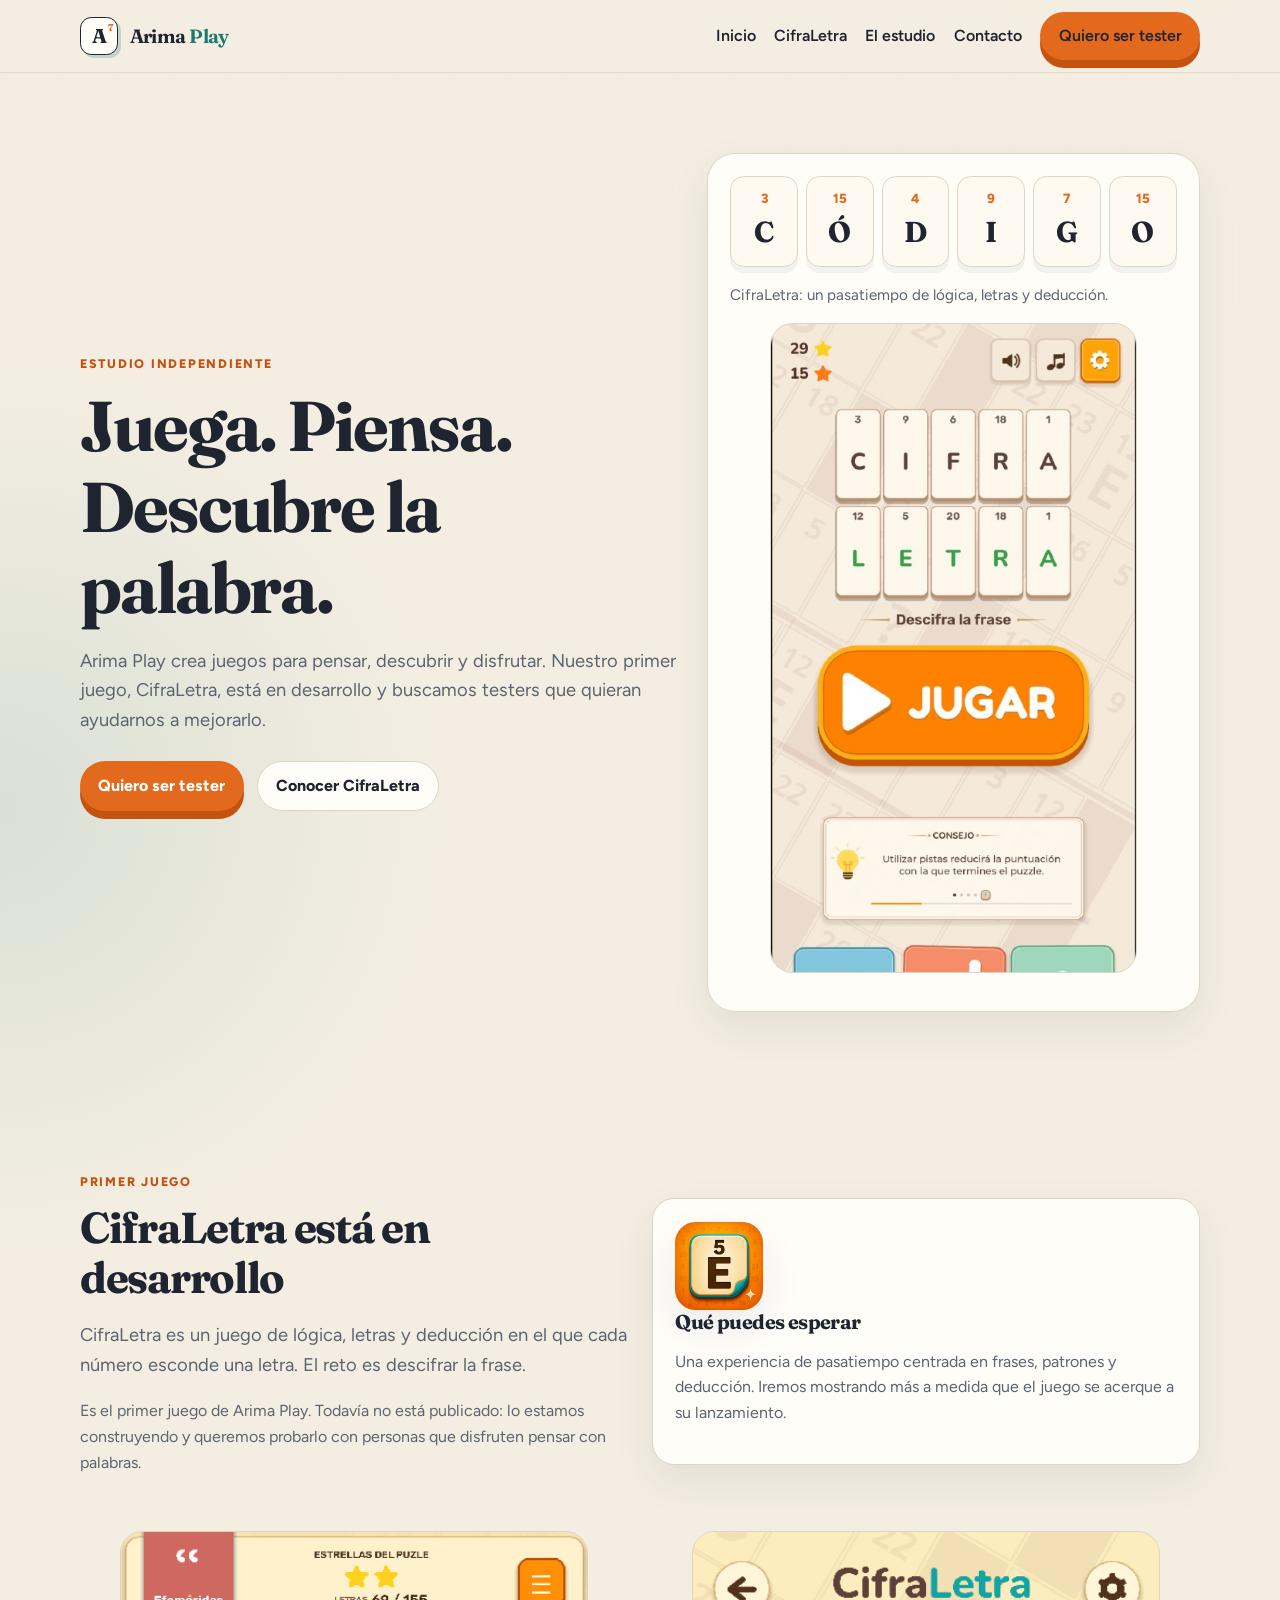
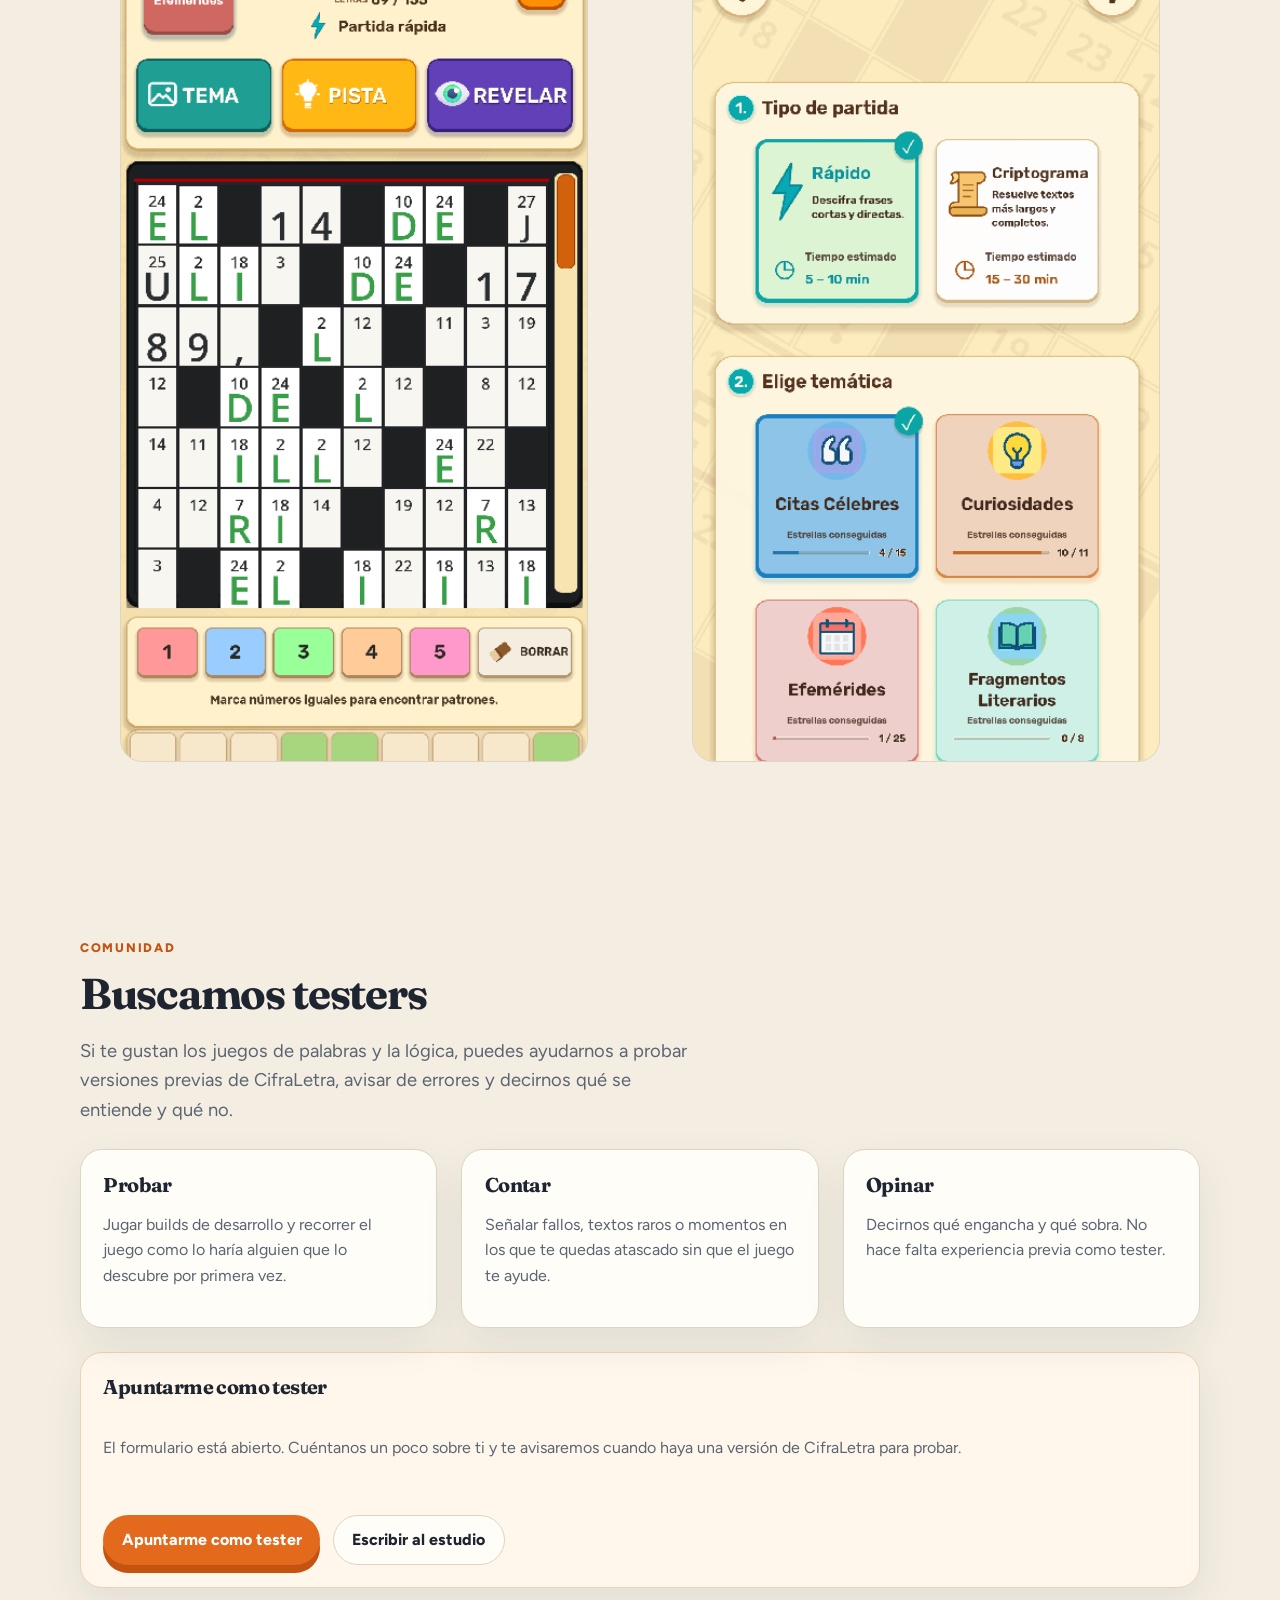
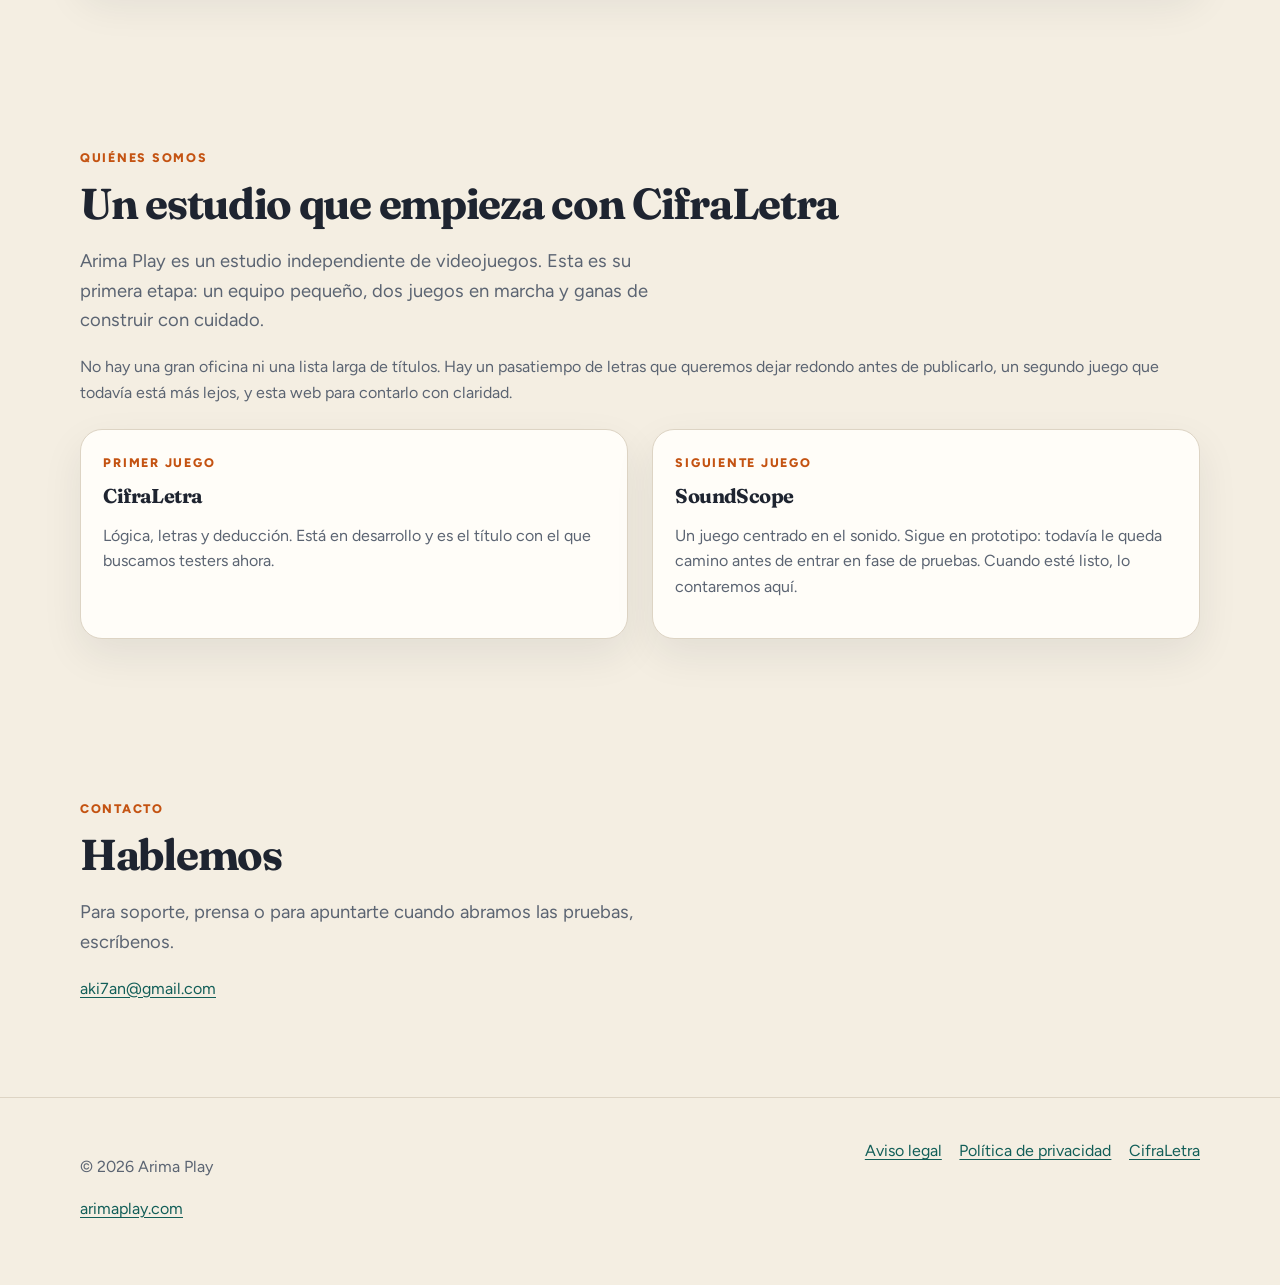
==== index.html @ 6fddf8ed "Connect the CifraLetra tester signup buttons to the Google Form. Co-authored-by: Cursor <cursoragent" ====
<!doctype html>
<html lang="es">
<head>
  <meta charset="utf-8">
  <meta name="viewport" content="width=device-width, initial-scale=1">
  <title>Arima Play — Estudio independiente de videojuegos</title>
  <meta name="description" content="Arima Play es un estudio independiente que crea juegos para pensar, descubrir y disfrutar. CifraLetra, su primer juego, está en desarrollo y busca testers.">
  <link rel="canonical" href="https://arimaplay.com/">
  <meta name="theme-color" content="#f4eee2">
  <meta property="og:type" content="website">
  <meta property="og:locale" content="es_ES">
  <meta property="og:site_name" content="Arima Play">
  <meta property="og:title" content="Arima Play — Juegos para pensar y descubrir">
  <meta property="og:description" content="Estudio independiente. Nuestro primer juego, CifraLetra, está en desarrollo y buscamos testers.">
  <meta property="og:url" content="https://arimaplay.com/">
  <meta property="og:image" content="https://arimaplay.com/assets/images/icono-cifraletra.png">
  <meta name="twitter:card" content="summary">
  <meta name="twitter:title" content="Arima Play">
  <meta name="twitter:description" content="Estudio independiente. CifraLetra está en desarrollo y busca testers.">
  <meta name="twitter:image" content="https://arimaplay.com/assets/images/icono-cifraletra.png">
  <link rel="icon" href="assets/favicon.svg" type="image/svg+xml">
  <link rel="apple-touch-icon" href="assets/images/icono-cifraletra.png">
  <link rel="manifest" href="site.webmanifest">
  <link rel="preconnect" href="https://fonts.googleapis.com">
  <link rel="preconnect" href="https://fonts.gstatic.com" crossorigin>
  <link href="https://fonts.googleapis.com/css2?family=Figtree:wght@500;600;700;800&family=Fraunces:opsz,wght@9..144,600;9..144,700&display=swap" rel="stylesheet">
  <link rel="stylesheet" href="css/styles.css">
</head>
<body>
  <a class="skip-link" href="#contenido">Saltar al contenido</a>
  <header class="site-header">
    <div class="wrap header-inner">
      <a class="logo" href="#inicio" aria-label="Arima Play, ir al inicio">
        <span class="logo-mark" aria-hidden="true"><span>A</span><small>7</small></span>
        <span class="logo-word">Arima <em>Play</em></span>
      </a>
      <button class="nav-toggle" type="button" data-nav-toggle aria-expanded="false" aria-controls="navegacion" aria-label="Abrir menú">
        <span></span>
      </button>
      <nav id="navegacion" class="site-nav" data-nav aria-label="Principal">
        <a href="#inicio">Inicio</a>
        <a href="#cifraletra">CifraLetra</a>
        <a href="#estudio">El estudio</a>
        <a href="#contacto">Contacto</a>
        <a class="button" data-tester-link href="#testers">Quiero ser tester</a>
      </nav>
    </div>
  </header>

  <main id="contenido">
    <section class="hero" id="inicio">
      <div class="wrap hero-grid">
        <div>
          <p class="eyebrow">Estudio independiente</p>
          <h1>Juega. Piensa. Descubre la palabra.</h1>
          <p class="lead">Arima Play crea juegos para pensar, descubrir y disfrutar. Nuestro primer juego, CifraLetra, está en desarrollo y buscamos testers que quieran ayudarnos a mejorarlo.</p>
          <div class="hero-actions">
            <a class="button" data-tester-link href="#testers">Quiero ser tester</a>
            <a class="button-secondary" href="#cifraletra">Conocer CifraLetra</a>
          </div>
        </div>
        <aside class="hero-board" aria-label="Presentación visual de CifraLetra">
          <div class="tiles" aria-hidden="true">
            <div class="tile"><small>3</small><b>C</b></div>
            <div class="tile"><small>15</small><b>Ó</b></div>
            <div class="tile"><small>4</small><b>D</b></div>
            <div class="tile"><small>9</small><b>I</b></div>
            <div class="tile"><small>7</small><b>G</b></div>
            <div class="tile"><small>15</small><b>O</b></div>
          </div>
          <p class="hero-caption">CifraLetra: un pasatiempo de lógica, letras y deducción.</p>
          <figure class="phone-frame">
            <img src="assets/images/captura-menu.png" width="720" height="1280" alt="Pantalla inicial de CifraLetra, con el lema Descifra la frase y el botón Jugar.">
          </figure>
        </aside>
      </div>
    </section>

    <section class="section" id="cifraletra" aria-labelledby="titulo-cifraletra">
      <div class="wrap split">
        <div>
          <p class="eyebrow">Primer juego</p>
          <h2 id="titulo-cifraletra">CifraLetra está en desarrollo</h2>
          <p class="lead">CifraLetra es un juego de lógica, letras y deducción en el que cada número esconde una letra. El reto es descifrar la frase.</p>
          <p class="muted">Es el primer juego de Arima Play. Todavía no está publicado: lo estamos construyendo y queremos probarlo con personas que disfruten pensar con palabras.</p>
        </div>
        <div class="card">
          <img class="game-icon" src="assets/images/icono-cifraletra.png" width="180" height="180" alt="Icono de CifraLetra: una ficha con la letra E y el número 5.">
          <h3>Qué puedes esperar</h3>
          <p class="muted">Una experiencia de pasatiempo centrada en frases, patrones y deducción. Iremos mostrando más a medida que el juego se acerque a su lanzamiento.</p>
        </div>
      </div>
      <div class="wrap gallery" style="margin-top: 1.5rem;">
        <figure class="shot">
          <img src="assets/images/captura-partida.png" width="720" height="1280" alt="Partida de CifraLetra: una cuadrícula de números y letras, con teclado y pistas.">
        </figure>
        <figure class="shot">
          <img src="assets/images/captura-temas.png" width="720" height="1280" alt="Pantalla de CifraLetra para elegir el tipo de partida y la temática.">
        </figure>
      </div>
    </section>

    <section class="section" id="testers" aria-labelledby="titulo-testers">
      <div class="wrap">
        <p class="eyebrow">Comunidad</p>
        <h2 id="titulo-testers">Buscamos testers</h2>
        <p class="lead">Si te gustan los juegos de palabras y la lógica, puedes ayudarnos a probar versiones previas de CifraLetra, avisar de errores y decirnos qué se entiende y qué no.</p>
        <div class="cards">
          <article class="card">
            <h3>Probar</h3>
            <p class="muted">Jugar builds de desarrollo y recorrer el juego como lo haría alguien que lo descubre por primera vez.</p>
          </article>
          <article class="card">
            <h3>Contar</h3>
            <p class="muted">Señalar fallos, textos raros o momentos en los que te quedas atascado sin que el juego te ayude.</p>
          </article>
          <article class="card">
            <h3>Opinar</h3>
            <p class="muted">Decirnos qué engancha y qué sobra. No hace falta experiencia previa como tester.</p>
          </article>
        </div>
        <div class="notice" style="margin-top: 1.5rem;">
          <span class="status-pill" data-tester-status>Próximamente</span>
          <h3>Apuntarme como tester</h3>
          <p class="muted">El formulario está abierto. Cuéntanos un poco sobre ti y te avisaremos cuando haya una versión de CifraLetra para probar.</p>
          <div class="inline-actions">
            <a class="button" data-tester-link href="#testers">Apuntarme como tester</a>
            <a class="button-secondary" data-contact-email data-keep-label href="mailto:aki7an@gmail.com">Escribir al estudio</a>
          </div>
        </div>
      </div>
    </section>

    <section class="section" id="estudio" aria-labelledby="titulo-estudio">
      <div class="wrap">
        <p class="eyebrow">Quiénes somos</p>
        <h2 id="titulo-estudio">Un estudio que empieza con CifraLetra</h2>
        <p class="lead">Arima Play es un estudio independiente de videojuegos. Esta es su primera etapa: un equipo pequeño, dos juegos en marcha y ganas de construir con cuidado.</p>
        <p class="muted">No hay una gran oficina ni una lista larga de títulos. Hay un pasatiempo de letras que queremos dejar redondo antes de publicarlo, un segundo juego que todavía está más lejos, y esta web para contarlo con claridad.</p>
        <div class="cards pair">
          <article class="card">
            <p class="eyebrow">Primer juego</p>
            <h3>CifraLetra</h3>
            <p class="muted">Lógica, letras y deducción. Está en desarrollo y es el título con el que buscamos testers ahora.</p>
          </article>
          <article class="card">
            <p class="eyebrow">Siguiente juego</p>
            <h3>SoundScope</h3>
            <p class="muted">Un juego centrado en el sonido. Sigue en prototipo: todavía le queda camino antes de entrar en fase de pruebas. Cuando esté listo, lo contaremos aquí.</p>
          </article>
        </div>
      </div>
    </section>

    <section class="section" id="contacto" aria-labelledby="titulo-contacto">
      <div class="wrap">
        <p class="eyebrow">Contacto</p>
        <h2 id="titulo-contacto">Hablemos</h2>
        <p class="lead">Para soporte, prensa o para apuntarte cuando abramos las pruebas, escríbenos.</p>
        <p><a data-contact-email href="mailto:aki7an@gmail.com">aki7an@gmail.com</a></p>
        <div class="socials">
          <a data-social="instagram" hidden href="#">Instagram</a>
          <a data-social="x" hidden href="#">X</a>
          <a data-social="bluesky" hidden href="#">Bluesky</a>
          <a data-social="youtube" hidden href="#">YouTube</a>
        </div>
      </div>
    </section>
  </main>

  <footer class="site-footer">
    <div class="wrap footer-grid">
      <div>
        <p>© <span data-year>2026</span> Arima Play</p>
        <p><a href="https://arimaplay.com/">arimaplay.com</a></p>
      </div>
      <div class="footer-links">
        <a href="aviso-legal.html">Aviso legal</a>
        <a href="privacidad.html">Política de privacidad</a>
        <a href="#cifraletra">CifraLetra</a>
      </div>
    </div>
  </footer>
  <script src="js/config.js"></script>
  <script src="js/site.js"></script>
</body>
</html>
---- css/styles.css ----
:root {
  --paper: #f4eee2;
  --tile: #fffdf8;
  --ink: #1e2430;
  --muted: #5b6472;
  --line: #ddd4c4;
  --orange: #e36a1c;
  --orange-deep: #c45312;
  --teal: #1a7a72;
  --teal-deep: #125e58;
  --shadow: 0 16px 40px rgba(30, 36, 48, 0.08);
  --radius: 22px;
  --max: 1120px;
  --header: 4.5rem;
  color-scheme: light;
}

*,
*::before,
*::after {
  box-sizing: border-box;
}

html {
  scroll-behavior: smooth;
}

body {
  margin: 0;
  color: var(--ink);
  background:
    radial-gradient(circle at 88% -10%, rgba(227, 106, 28, 0.16), transparent 32rem),
    radial-gradient(circle at 0% 18%, rgba(26, 122, 114, 0.12), transparent 28rem),
    var(--paper);
  font-family: Figtree, "Segoe UI", sans-serif;
  line-height: 1.6;
}

body::before {
  content: "";
  position: fixed;
  inset: 0;
  pointer-events: none;
  opacity: 0.18;
  background-image:
    linear-gradient(rgba(30, 36, 48, 0.05) 1px, transparent 1px),
    linear-gradient(90deg, rgba(30, 36, 48, 0.05) 1px, transparent 1px);
  background-size: 56px 56px;
  mask-image: linear-gradient(180deg, rgba(0, 0, 0, 0.7), transparent 85%);
}

img {
  max-width: 100%;
  height: auto;
  display: block;
}

a {
  color: var(--teal-deep);
  text-underline-offset: 0.18em;
}

a:hover {
  color: var(--orange-deep);
}

:focus-visible {
  outline: 3px solid var(--orange);
  outline-offset: 3px;
}

.skip-link {
  position: absolute;
  left: 1rem;
  top: -3rem;
  z-index: 30;
  padding: 0.6rem 0.9rem;
  border-radius: 999px;
  background: var(--ink);
  color: white;
  text-decoration: none;
}

.skip-link:focus {
  top: 1rem;
}

.wrap {
  width: min(var(--max), calc(100% - 2rem));
  margin-inline: auto;
}

.site-header {
  position: sticky;
  top: 0;
  z-index: 20;
  backdrop-filter: blur(16px);
  background: rgba(244, 238, 226, 0.88);
  border-bottom: 1px solid rgba(221, 212, 196, 0.8);
}

.header-inner {
  min-height: var(--header);
  display: flex;
  align-items: center;
  justify-content: space-between;
  gap: 1rem;
}

.logo {
  display: inline-flex;
  align-items: center;
  gap: 0.7rem;
  color: inherit;
  text-decoration: none;
}

.logo-mark {
  position: relative;
  width: 2.4rem;
  height: 2.4rem;
  border: 1.5px solid var(--ink);
  border-radius: 0.7rem;
  background: var(--tile);
  box-shadow: 3px 3px 0 rgba(26, 122, 114, 0.22);
}

.logo-mark span {
  position: absolute;
  inset: 0;
  display: grid;
  place-items: center;
  font-family: Fraunces, Georgia, serif;
  font-weight: 700;
  font-size: 1.25rem;
}

.logo-mark small {
  position: absolute;
  top: 0.12rem;
  right: 0.28rem;
  color: var(--orange);
  font-family: Fraunces, Georgia, serif;
  font-size: 0.62rem;
  font-weight: 700;
}

.logo-word {
  font-family: Fraunces, Georgia, serif;
  font-size: 1.2rem;
  font-weight: 650;
  letter-spacing: -0.03em;
}

.logo-word em {
  color: var(--teal);
  font-style: normal;
}

.nav-toggle {
  display: none;
  width: 2.7rem;
  height: 2.7rem;
  border: 1px solid var(--line);
  border-radius: 0.8rem;
  background: var(--tile);
  cursor: pointer;
}

.nav-toggle span,
.nav-toggle::before,
.nav-toggle::after {
  display: block;
  width: 1.15rem;
  height: 2px;
  margin: 0.28rem auto;
  background: var(--ink);
  content: "";
}

.site-nav {
  display: flex;
  align-items: center;
  gap: 1.15rem;
}

.site-nav a {
  color: var(--ink);
  text-decoration: none;
  font-weight: 600;
}

.site-nav a:hover,
.site-nav a[aria-current="page"] {
  color: var(--teal-deep);
}

.button,
.button-secondary {
  display: inline-flex;
  align-items: center;
  justify-content: center;
  gap: 0.45rem;
  min-height: 3rem;
  padding: 0.7rem 1.15rem;
  border-radius: 999px;
  font-weight: 750;
  text-decoration: none;
  border: 0;
  cursor: pointer;
}

.button {
  color: white;
  background: var(--orange);
  box-shadow: 0 8px 0 var(--orange-deep);
}

.button:hover {
  color: white;
  transform: translateY(-1px);
}

.button.is-disabled {
  box-shadow: none;
  cursor: default;
}

.button-secondary {
  color: var(--ink);
  background: var(--tile);
  border: 1px solid var(--line);
}

.hero,
.section {
  padding: 5rem 0;
}

.hero-grid,
.split,
.cards,
.gallery {
  display: grid;
  gap: 1.5rem;
}

.hero-grid {
  grid-template-columns: 1.1fr 0.9fr;
  align-items: center;
}

.eyebrow {
  margin: 0 0 0.7rem;
  color: var(--orange-deep);
  font-size: 0.78rem;
  font-weight: 800;
  letter-spacing: 0.14em;
  text-transform: uppercase;
}

h1,
h2,
h3,
.logo-word {
  letter-spacing: -0.03em;
}

h1,
h2,
h3 {
  font-family: Fraunces, Georgia, serif;
  line-height: 1.15;
}

h1 {
  margin: 0 0 1rem;
  font-size: clamp(2.4rem, 6vw, 4.4rem);
}

h2 {
  margin: 0 0 0.8rem;
  font-size: clamp(1.8rem, 4vw, 2.7rem);
}

h3 {
  margin: 0 0 0.5rem;
  font-size: 1.25rem;
}

.lead,
.muted {
  color: var(--muted);
}

.lead {
  max-width: 38rem;
  font-size: 1.15rem;
}

.hero-actions,
.inline-actions {
  display: flex;
  flex-wrap: wrap;
  gap: 0.8rem;
  margin-top: 1.6rem;
}

.hero-board {
  position: relative;
  padding: 1.4rem;
  border: 1px solid var(--line);
  border-radius: calc(var(--radius) + 6px);
  background: var(--tile);
  box-shadow: var(--shadow);
}

.tiles {
  display: grid;
  grid-template-columns: repeat(6, 1fr);
  gap: 0.5rem;
}

.tile {
  aspect-ratio: 3 / 4;
  display: flex;
  flex-direction: column;
  align-items: center;
  justify-content: center;
  border: 1px solid var(--line);
  border-radius: 0.85rem;
  background: #fffaf1;
  box-shadow: 0 6px 0 rgba(30, 36, 48, 0.05);
}

.tile b {
  font-family: Fraunces, Georgia, serif;
  font-size: clamp(1.2rem, 3vw, 1.8rem);
}

.tile small {
  color: var(--orange);
  font-weight: 800;
}

.hero-caption {
  margin: 1rem 0 0;
  color: var(--muted);
  font-size: 0.95rem;
}

.phone-frame {
  margin-top: 1rem;
  overflow: hidden;
  border-radius: 1.4rem;
  border: 1px solid var(--line);
  background: #efe6d4;
}

.phone-frame img {
  width: 100%;
  aspect-ratio: 9 / 16;
  object-fit: cover;
  object-position: top;
}

.cards {
  grid-template-columns: repeat(3, 1fr);
  margin-top: 1.5rem;
}

.cards.pair {
  grid-template-columns: 1fr 1fr;
}

.card,
.legal,
.notice {
  padding: 1.4rem;
  border: 1px solid var(--line);
  border-radius: var(--radius);
  background: var(--tile);
  box-shadow: var(--shadow);
}

.split {
  grid-template-columns: 1fr 1fr;
  align-items: center;
}

.gallery {
  grid-template-columns: 1fr 1fr;
}

.shot {
  overflow: hidden;
  border-radius: 1.4rem;
  border: 1px solid var(--line);
  background: #efe6d4;
}

.shot img {
  width: 100%;
  aspect-ratio: 9 / 16;
  object-fit: cover;
  object-position: top;
}

.game-icon {
  width: 5.5rem;
  height: 5.5rem;
  border-radius: 1.3rem;
  box-shadow: var(--shadow);
}

.notice {
  display: flex;
  flex-direction: column;
  gap: 0.8rem;
  background: #fff7ec;
  border-color: #efd2b4;
}

.status-pill {
  align-self: start;
  padding: 0.25rem 0.65rem;
  border-radius: 999px;
  background: #f3d7b5;
  color: #7a3d0d;
  font-size: 0.78rem;
  font-weight: 800;
  letter-spacing: 0.06em;
  text-transform: uppercase;
}

.site-footer {
  padding: 2.5rem 0 3rem;
  border-top: 1px solid var(--line);
  color: var(--muted);
}

.footer-grid {
  display: flex;
  justify-content: space-between;
  gap: 1.5rem;
  flex-wrap: wrap;
}

.footer-links,
.socials {
  display: flex;
  flex-wrap: wrap;
  gap: 0.9rem 1.1rem;
}

.legal-page {
  padding: 5.5rem 0 4rem;
}

.legal p,
.legal li {
  color: var(--muted);
}

.not-found {
  min-height: 70vh;
  display: grid;
  place-items: center;
  text-align: center;
}

@media (max-width: 860px) {
  .nav-toggle {
    display: inline-block;
  }

  .site-nav {
    display: none;
    position: absolute;
    top: calc(var(--header) - 0.3rem);
    left: 1rem;
    right: 1rem;
    padding: 1rem;
    flex-direction: column;
    align-items: stretch;
    border: 1px solid var(--line);
    border-radius: 1rem;
    background: var(--tile);
    box-shadow: var(--shadow);
  }

  .site-nav.is-open {
    display: flex;
  }

  .hero-grid,
  .split,
  .cards,
  .cards.pair,
  .gallery {
    grid-template-columns: 1fr;
  }

  .hero,
  .section,
  .legal-page {
    padding: 3.4rem 0;
  }
}

@media (prefers-reduced-motion: reduce) {
  html {
    scroll-behavior: auto;
  }

  *,
  *::before,
  *::after {
    animation: none !important;
    transition: none !important;
  }
}
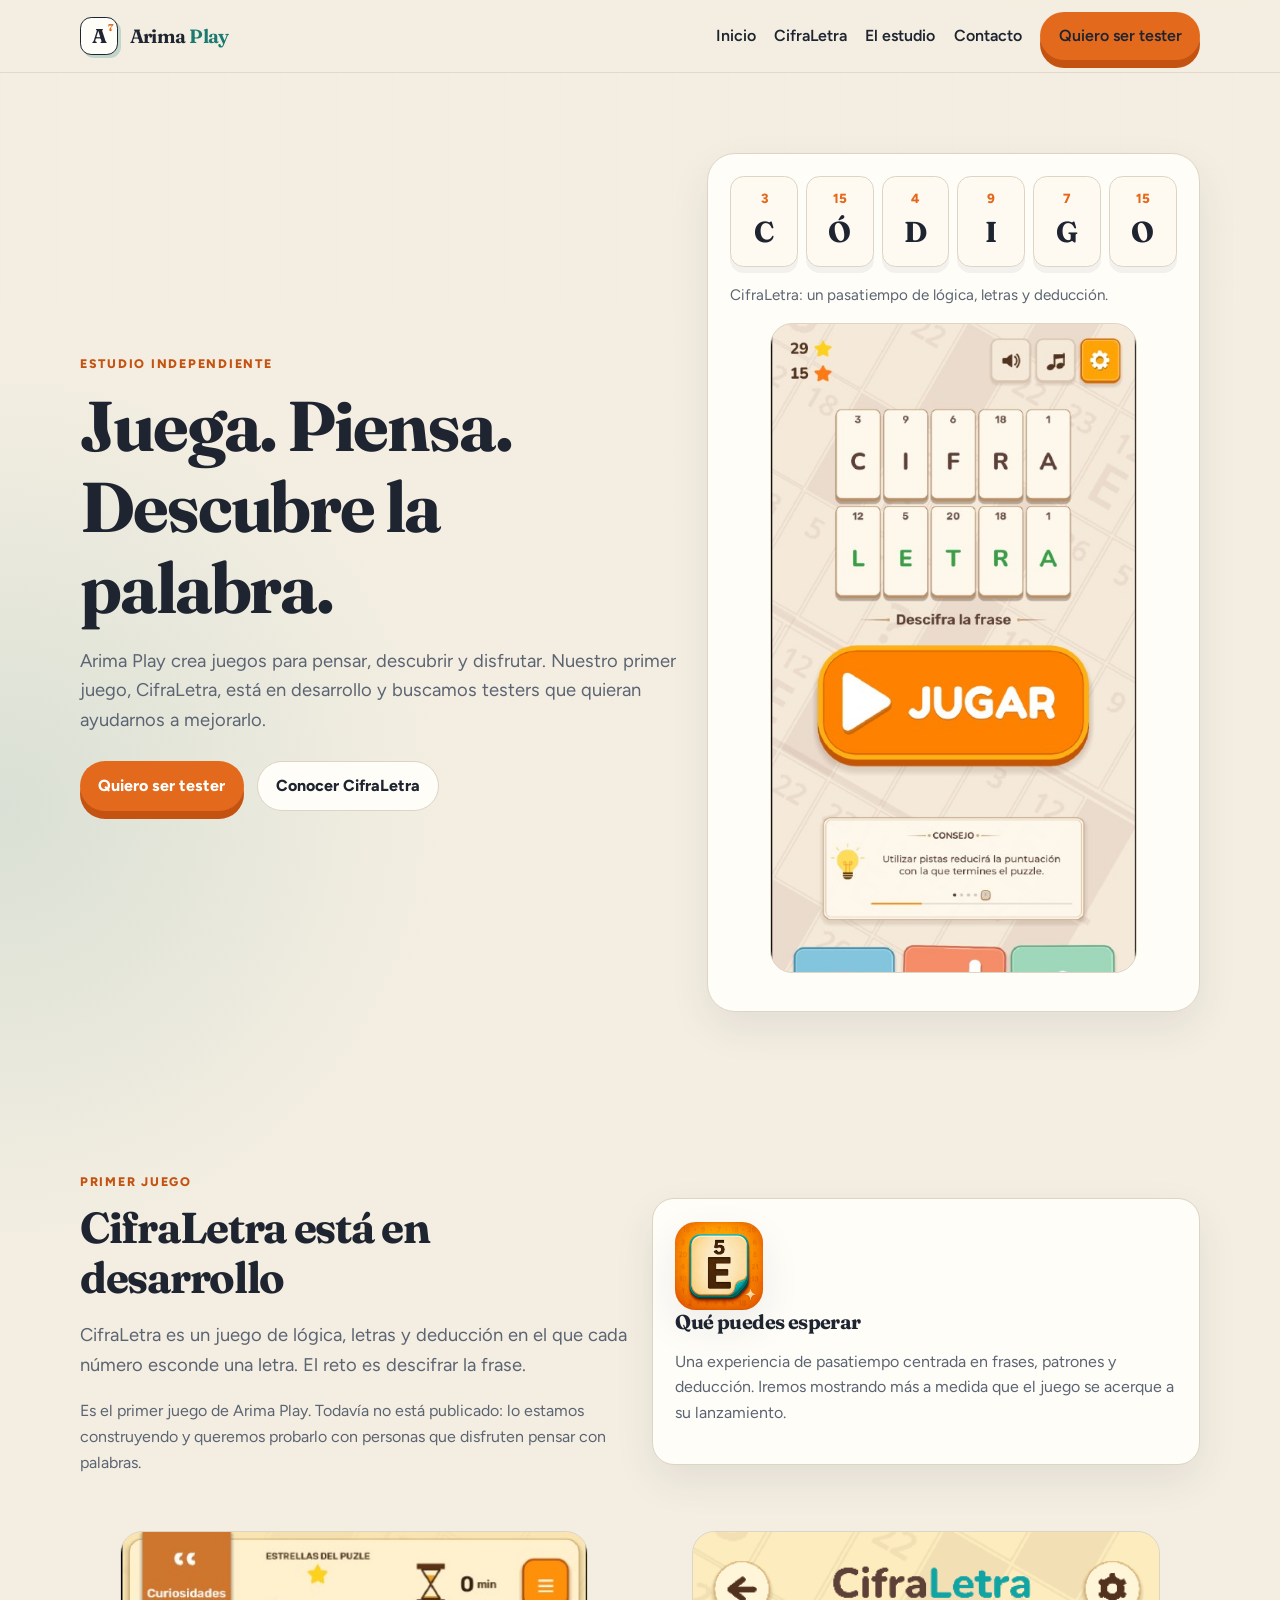
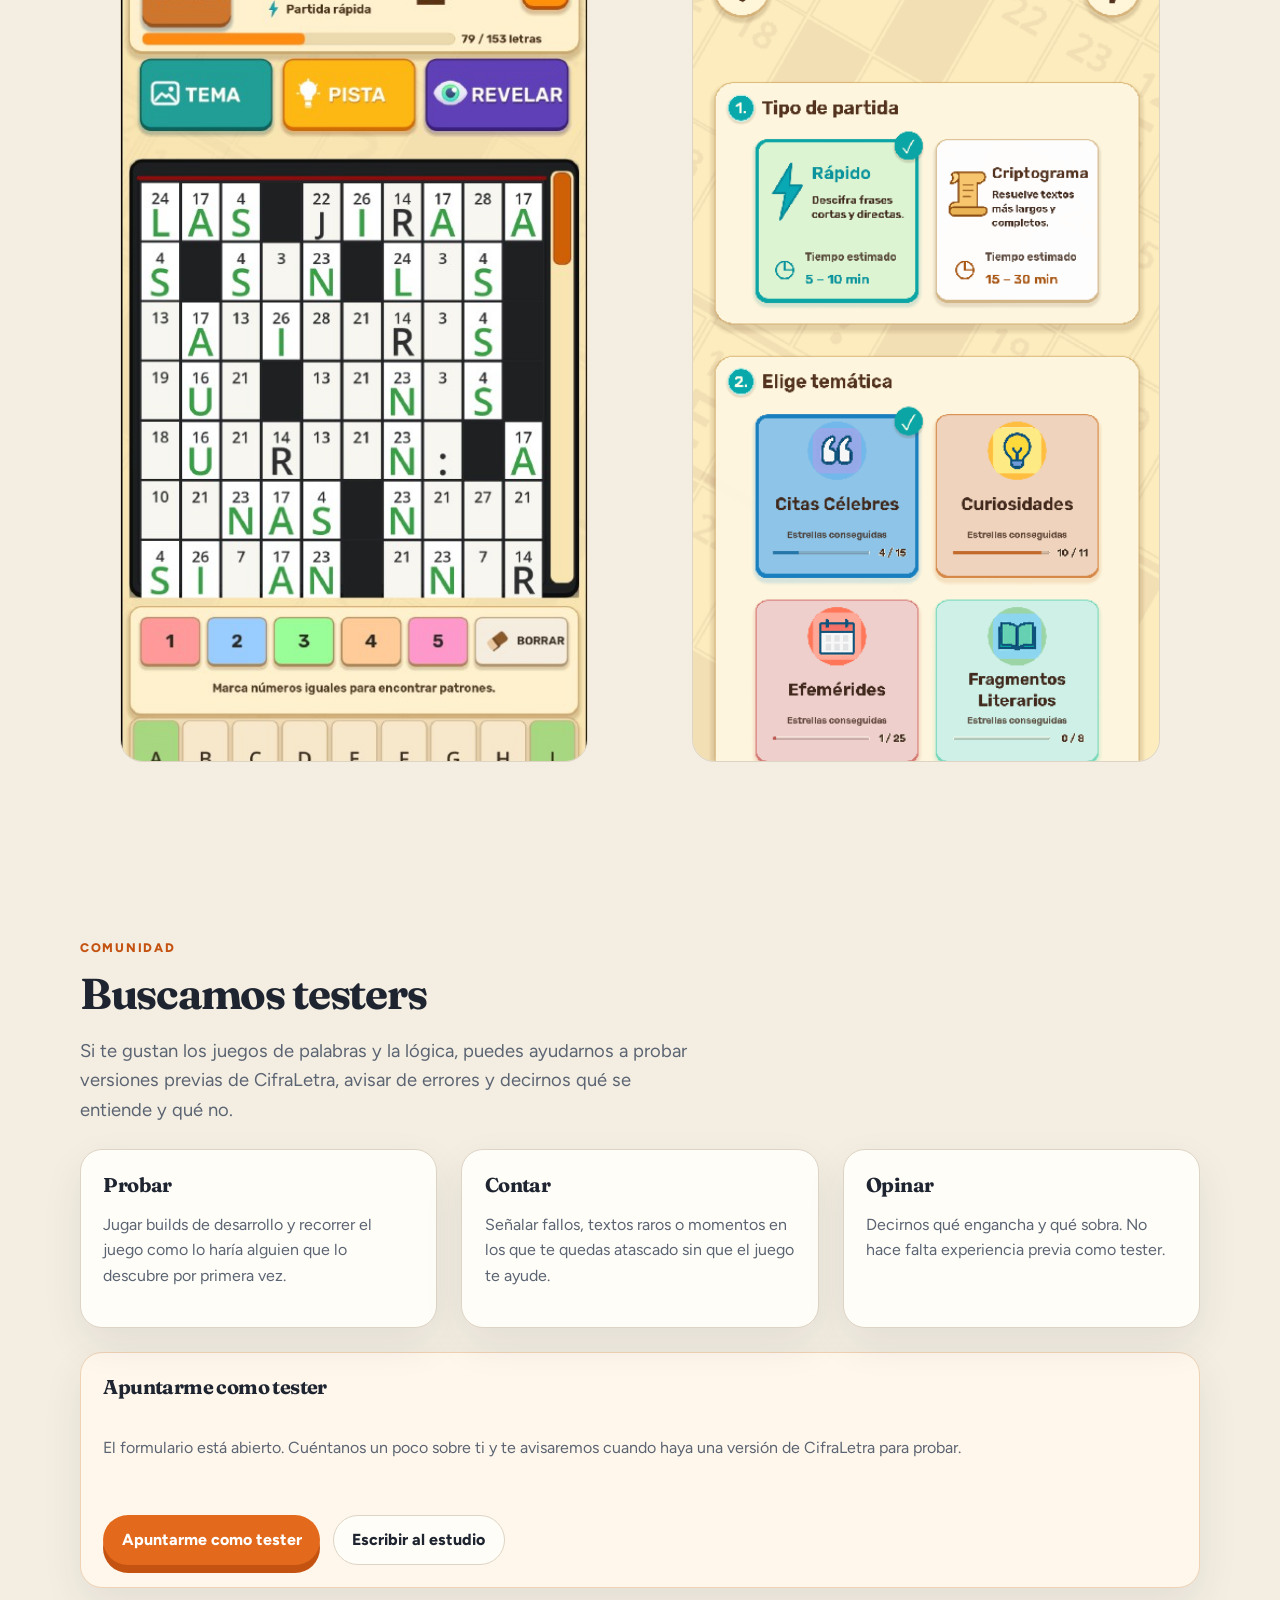
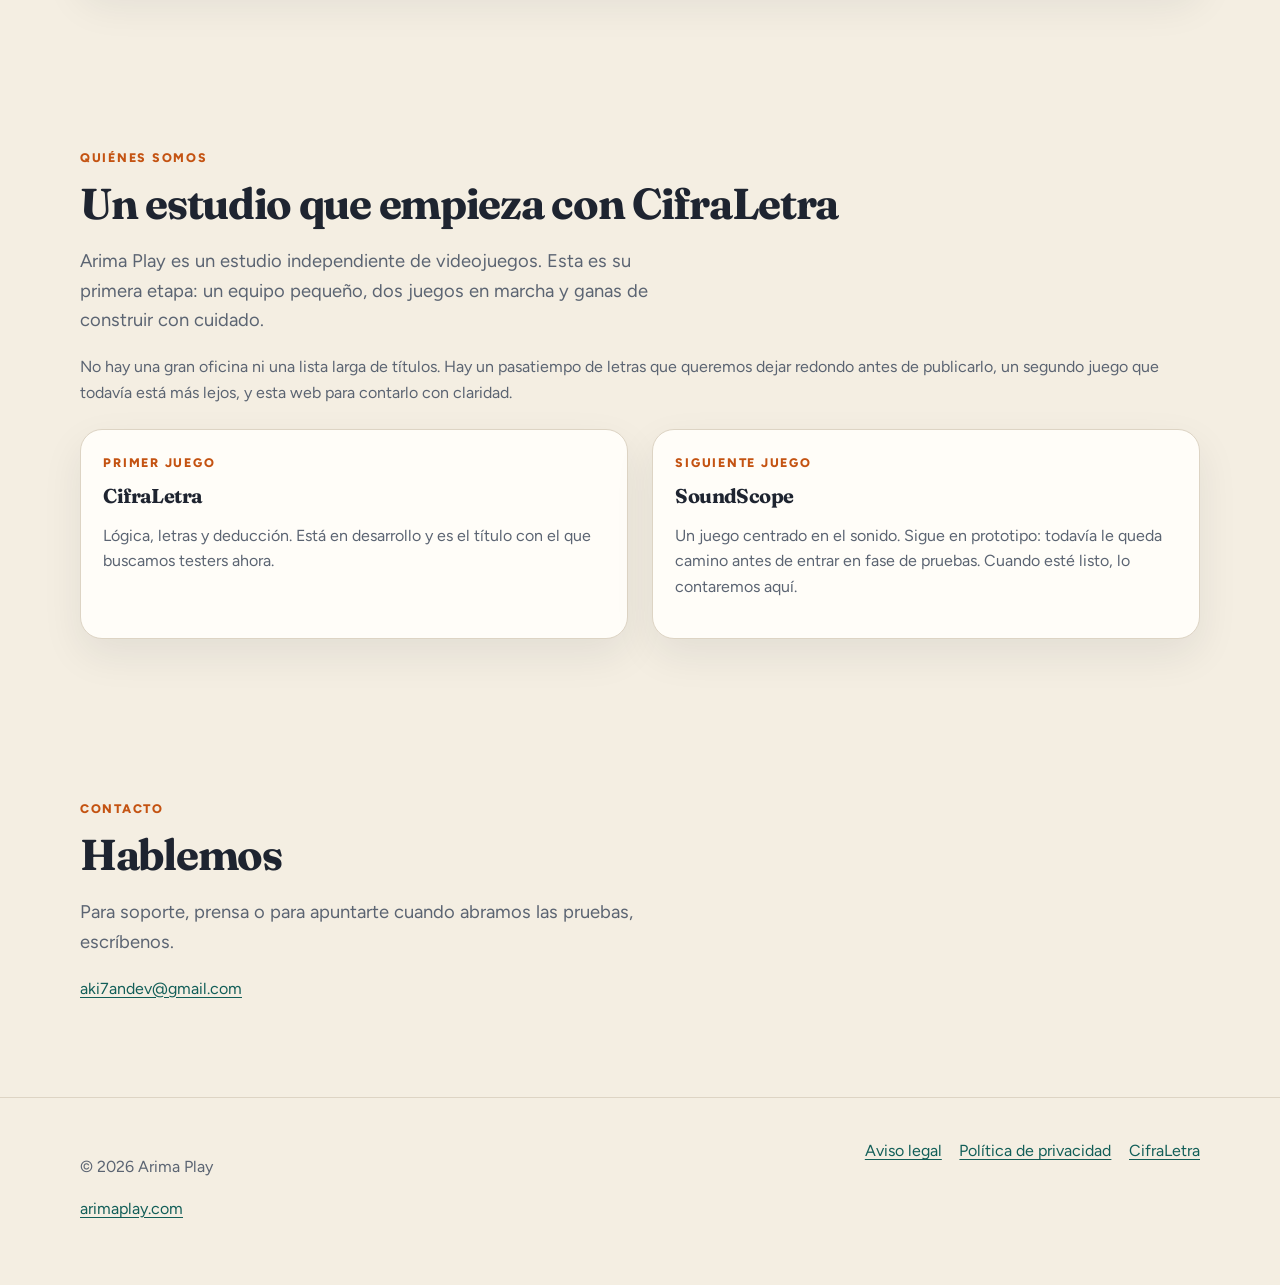
==== commit 1d558045: "Switch the public contact email to aki7andev@gmail.com. Co-authored-by: Cursor <cursoragent@cursor.c" ====
--- a/index.html
+++ b/index.html
@@ -125,7 +125,7 @@
           <p class="muted">El formulario está abierto. Cuéntanos un poco sobre ti y te avisaremos cuando haya una versión de CifraLetra para probar.</p>
           <div class="inline-actions">
             <a class="button" data-tester-link href="#testers">Apuntarme como tester</a>
-            <a class="button-secondary" data-contact-email data-keep-label href="mailto:aki7an@gmail.com">Escribir al estudio</a>
+            <a class="button-secondary" data-contact-email data-keep-label href="mailto:aki7andev@gmail.com">Escribir al estudio</a>
           </div>
         </div>
       </div>
@@ -157,7 +157,7 @@
         <p class="eyebrow">Contacto</p>
         <h2 id="titulo-contacto">Hablemos</h2>
         <p class="lead">Para soporte, prensa o para apuntarte cuando abramos las pruebas, escríbenos.</p>
-        <p><a data-contact-email href="mailto:aki7an@gmail.com">aki7an@gmail.com</a></p>
+        <p><a data-contact-email href="mailto:aki7andev@gmail.com">aki7andev@gmail.com</a></p>
         <div class="socials">
           <a data-social="instagram" hidden href="#">Instagram</a>
           <a data-social="x" hidden href="#">X</a>
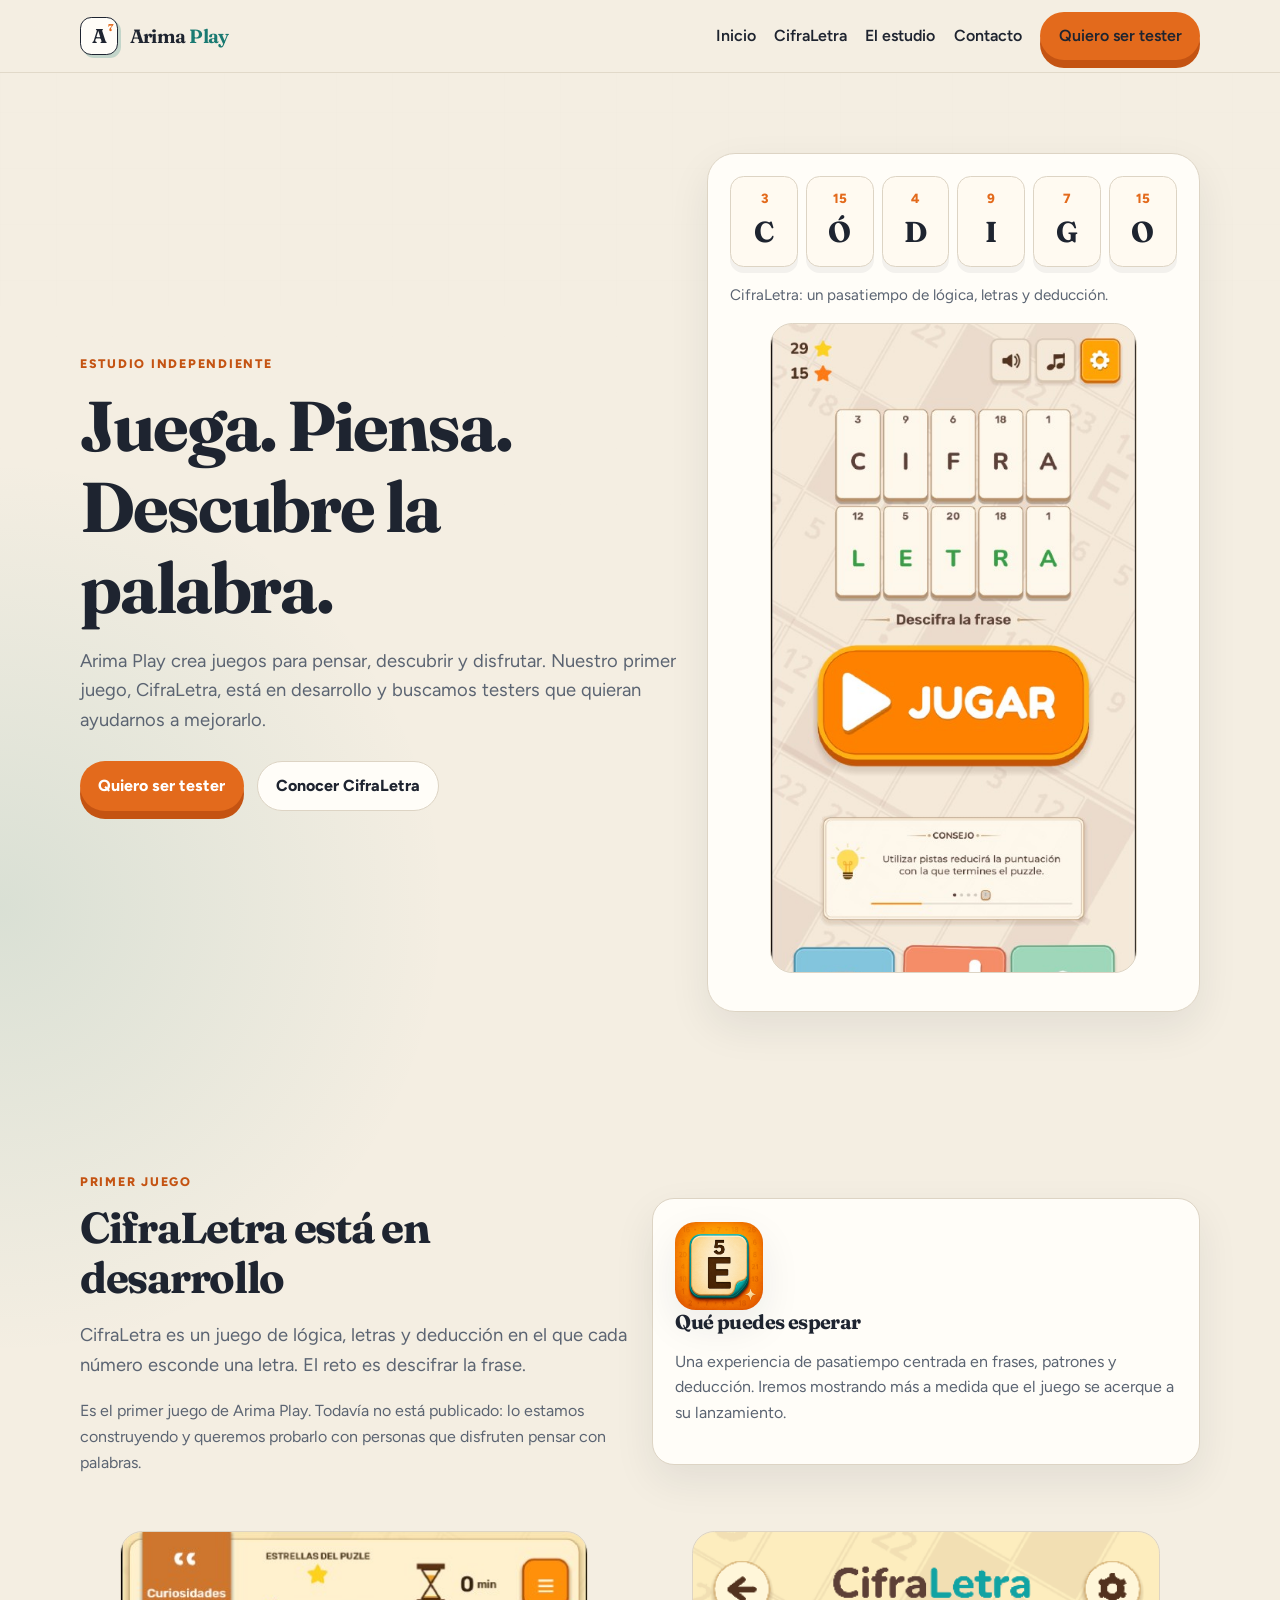
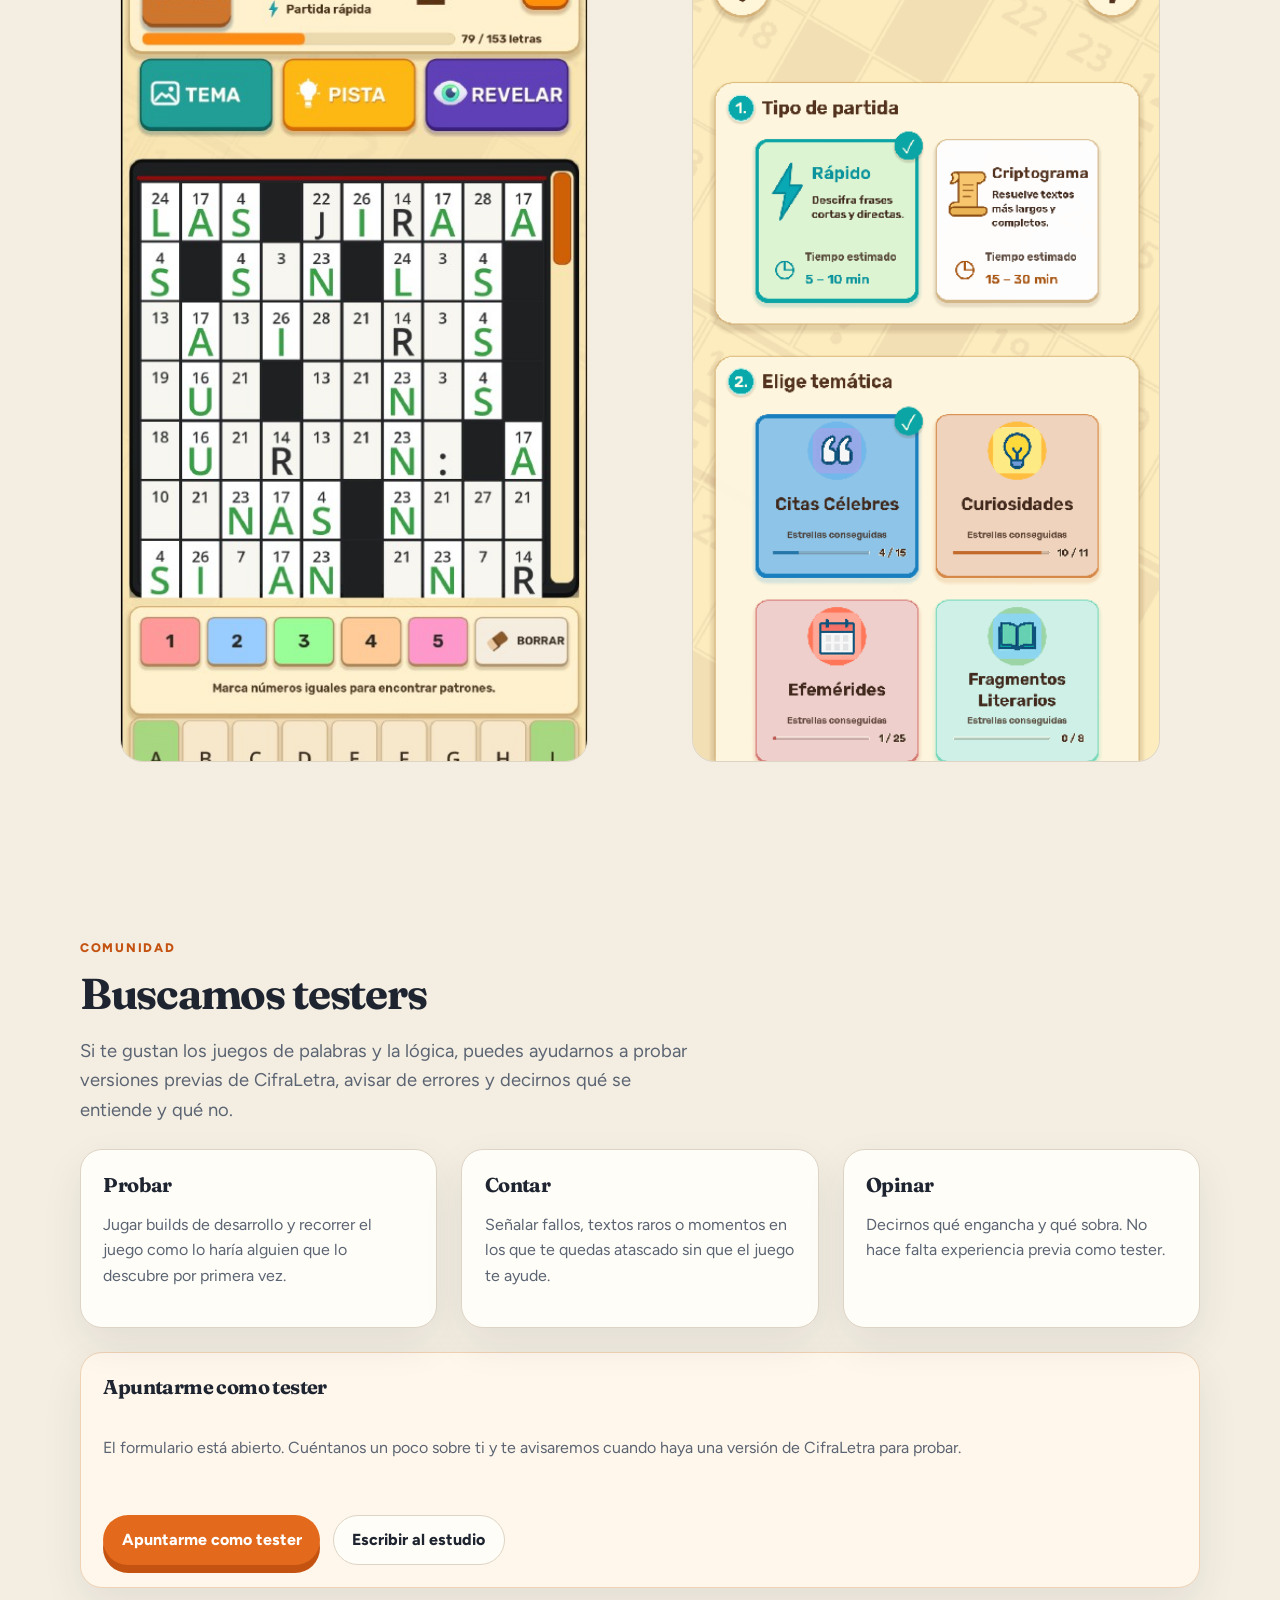
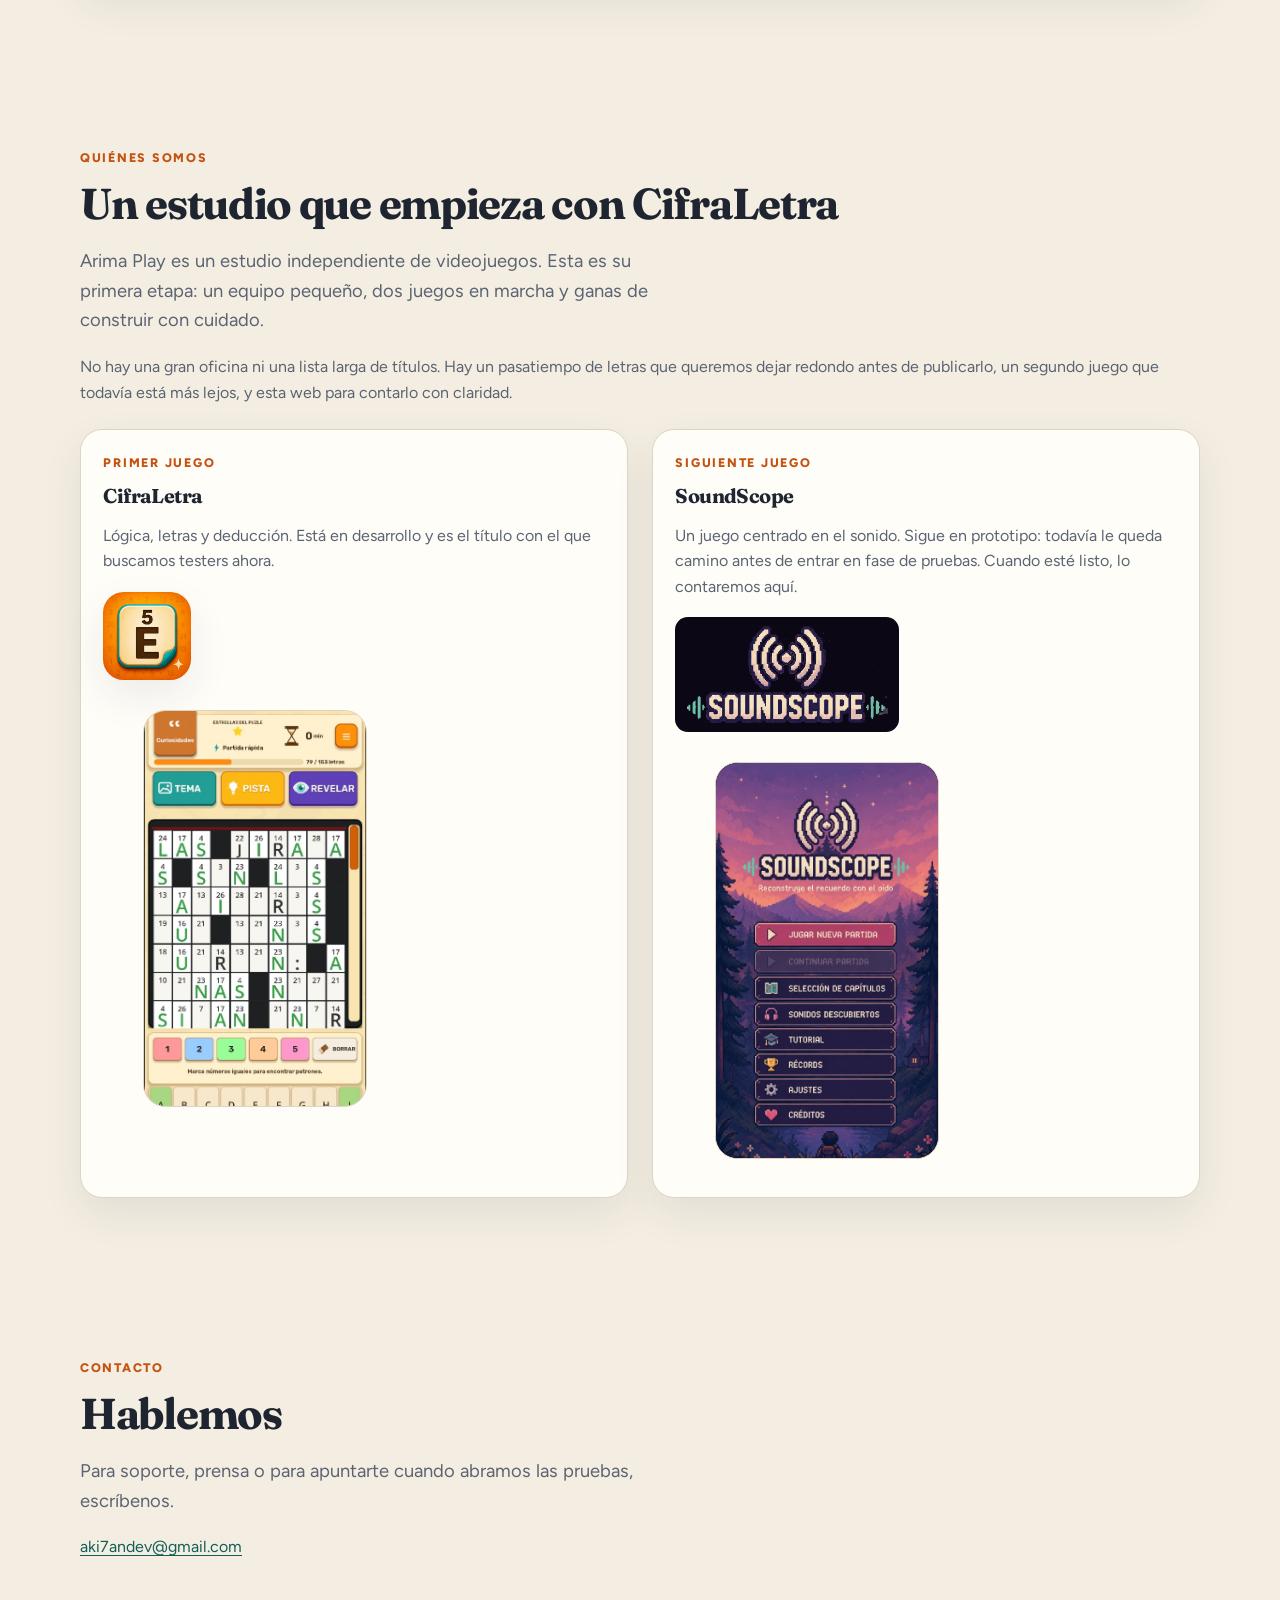
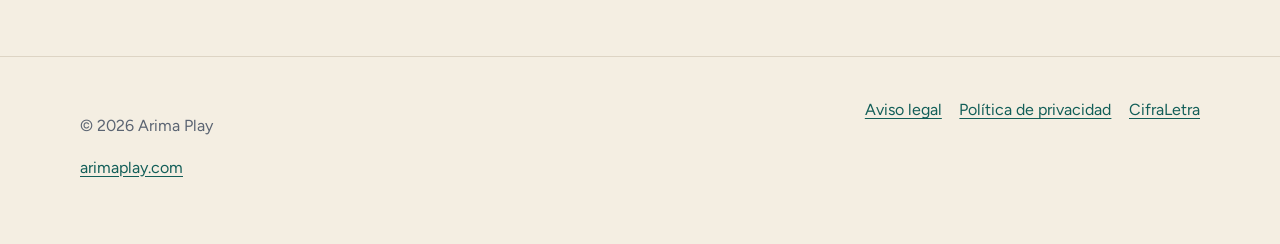
==== commit ed1f3ded: "Show CifraLetra icon and gameplay plus SoundScope logo and home art in the studio games. Co-authored" ====
--- a/index.html
+++ b/index.html
@@ -142,11 +142,23 @@
             <p class="eyebrow">Primer juego</p>
             <h3>CifraLetra</h3>
             <p class="muted">Lógica, letras y deducción. Está en desarrollo y es el título con el que buscamos testers ahora.</p>
+            <div class="game-media">
+              <img class="game-icon" src="assets/images/icono-cifraletra.png" width="180" height="180" alt="Icono de CifraLetra.">
+              <figure class="shot">
+                <img src="assets/images/captura-partida.png" width="720" height="1280" alt="Pantalla de partida de CifraLetra.">
+              </figure>
+            </div>
           </article>
           <article class="card">
             <p class="eyebrow">Siguiente juego</p>
             <h3>SoundScope</h3>
             <p class="muted">Un juego centrado en el sonido. Sigue en prototipo: todavía le queda camino antes de entrar en fase de pruebas. Cuando esté listo, lo contaremos aquí.</p>
+            <div class="game-media">
+              <img class="game-logo" src="assets/images/logo-soundscope.png" width="640" height="220" alt="Logotipo de SoundScope.">
+              <figure class="shot shot-dark">
+                <img src="assets/images/captura-soundscope.png" width="720" height="1280" alt="Pantalla de inicio de SoundScope: Reconstruye el recuerdo con el oído.">
+              </figure>
+            </div>
           </article>
         </div>
       </div>
--- a/css/styles.css
+++ b/css/styles.css
@@ -413,6 +413,28 @@
   box-shadow: var(--shadow);
 }
 
+.game-media {
+  display: grid;
+  gap: 0.9rem;
+  margin-top: 1.1rem;
+}
+
+.game-logo {
+  width: min(100%, 14rem);
+  height: auto;
+  padding: 0.55rem 0.7rem;
+  border-radius: 0.8rem;
+  background: #0b0714;
+}
+
+.game-media .shot {
+  max-width: 14rem;
+}
+
+.shot-dark {
+  background: #140c22;
+}
+
 .notice {
   display: flex;
   flex-direction: column;
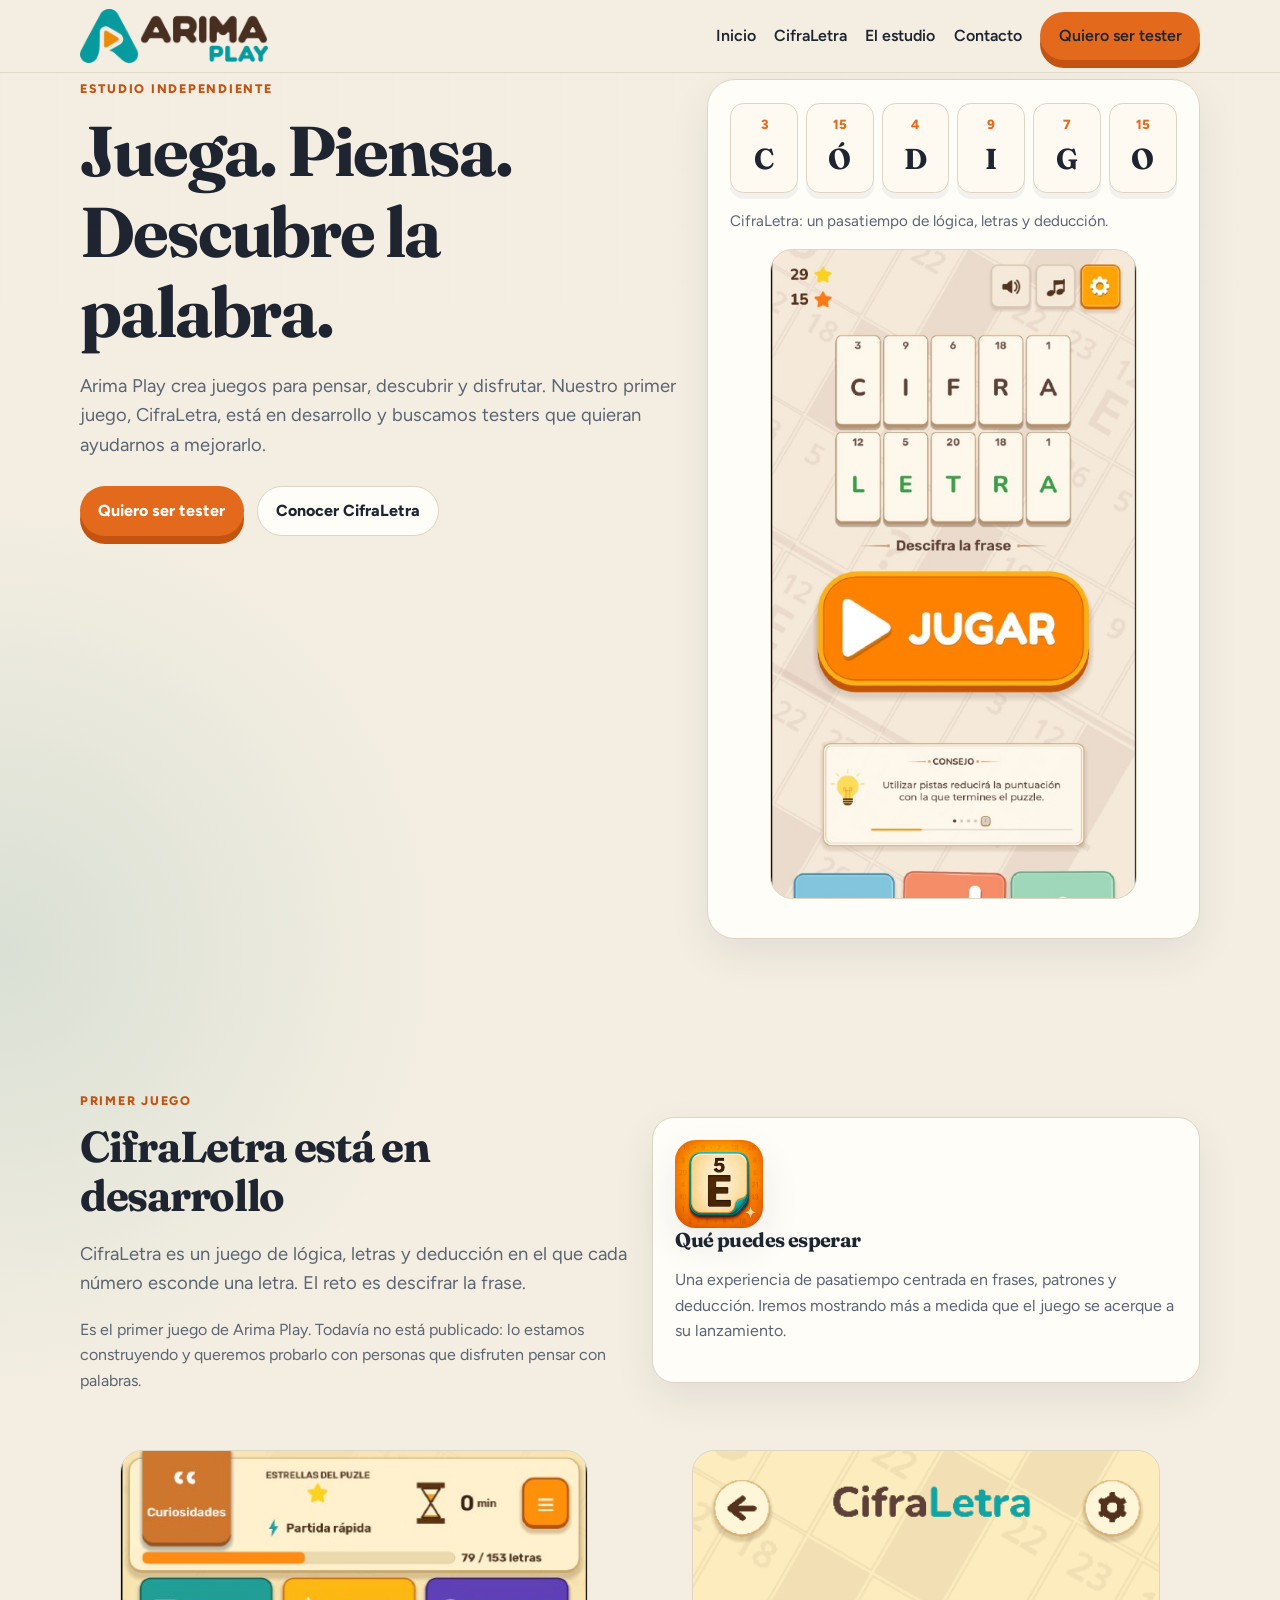
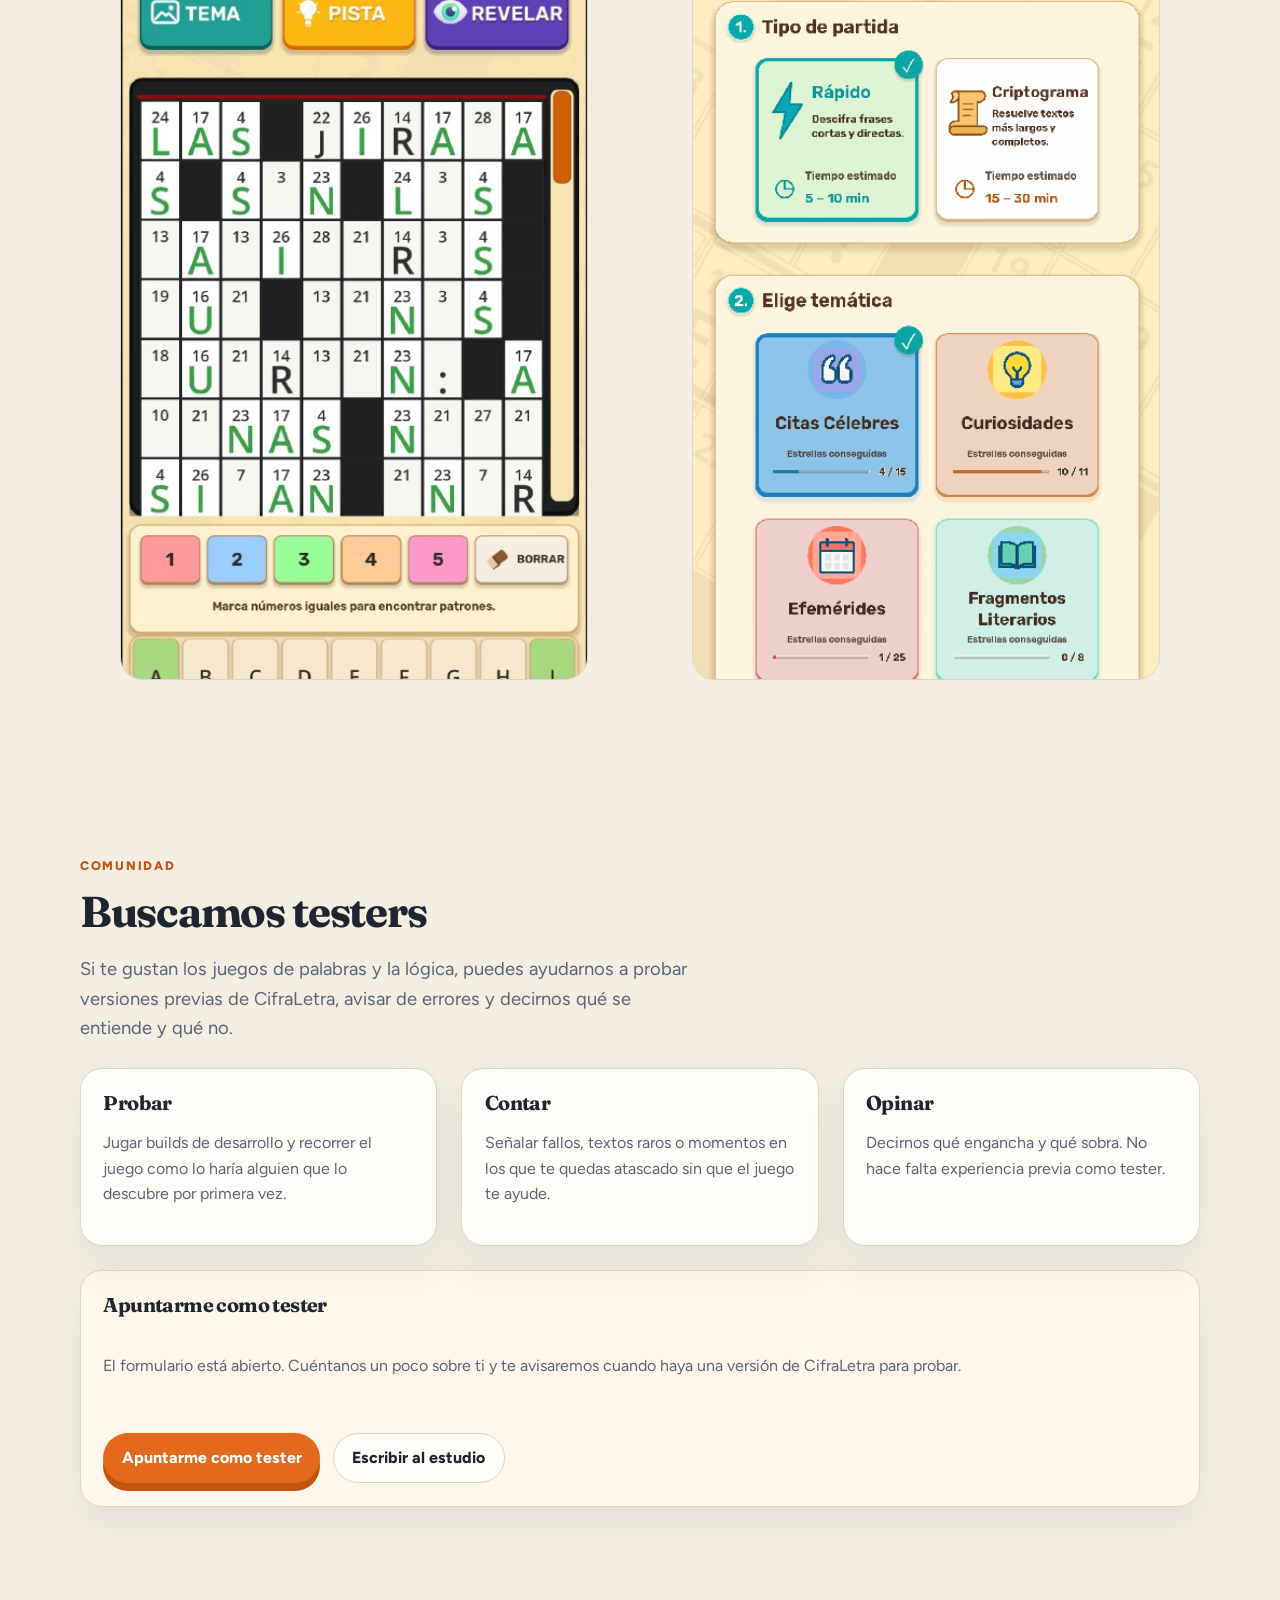
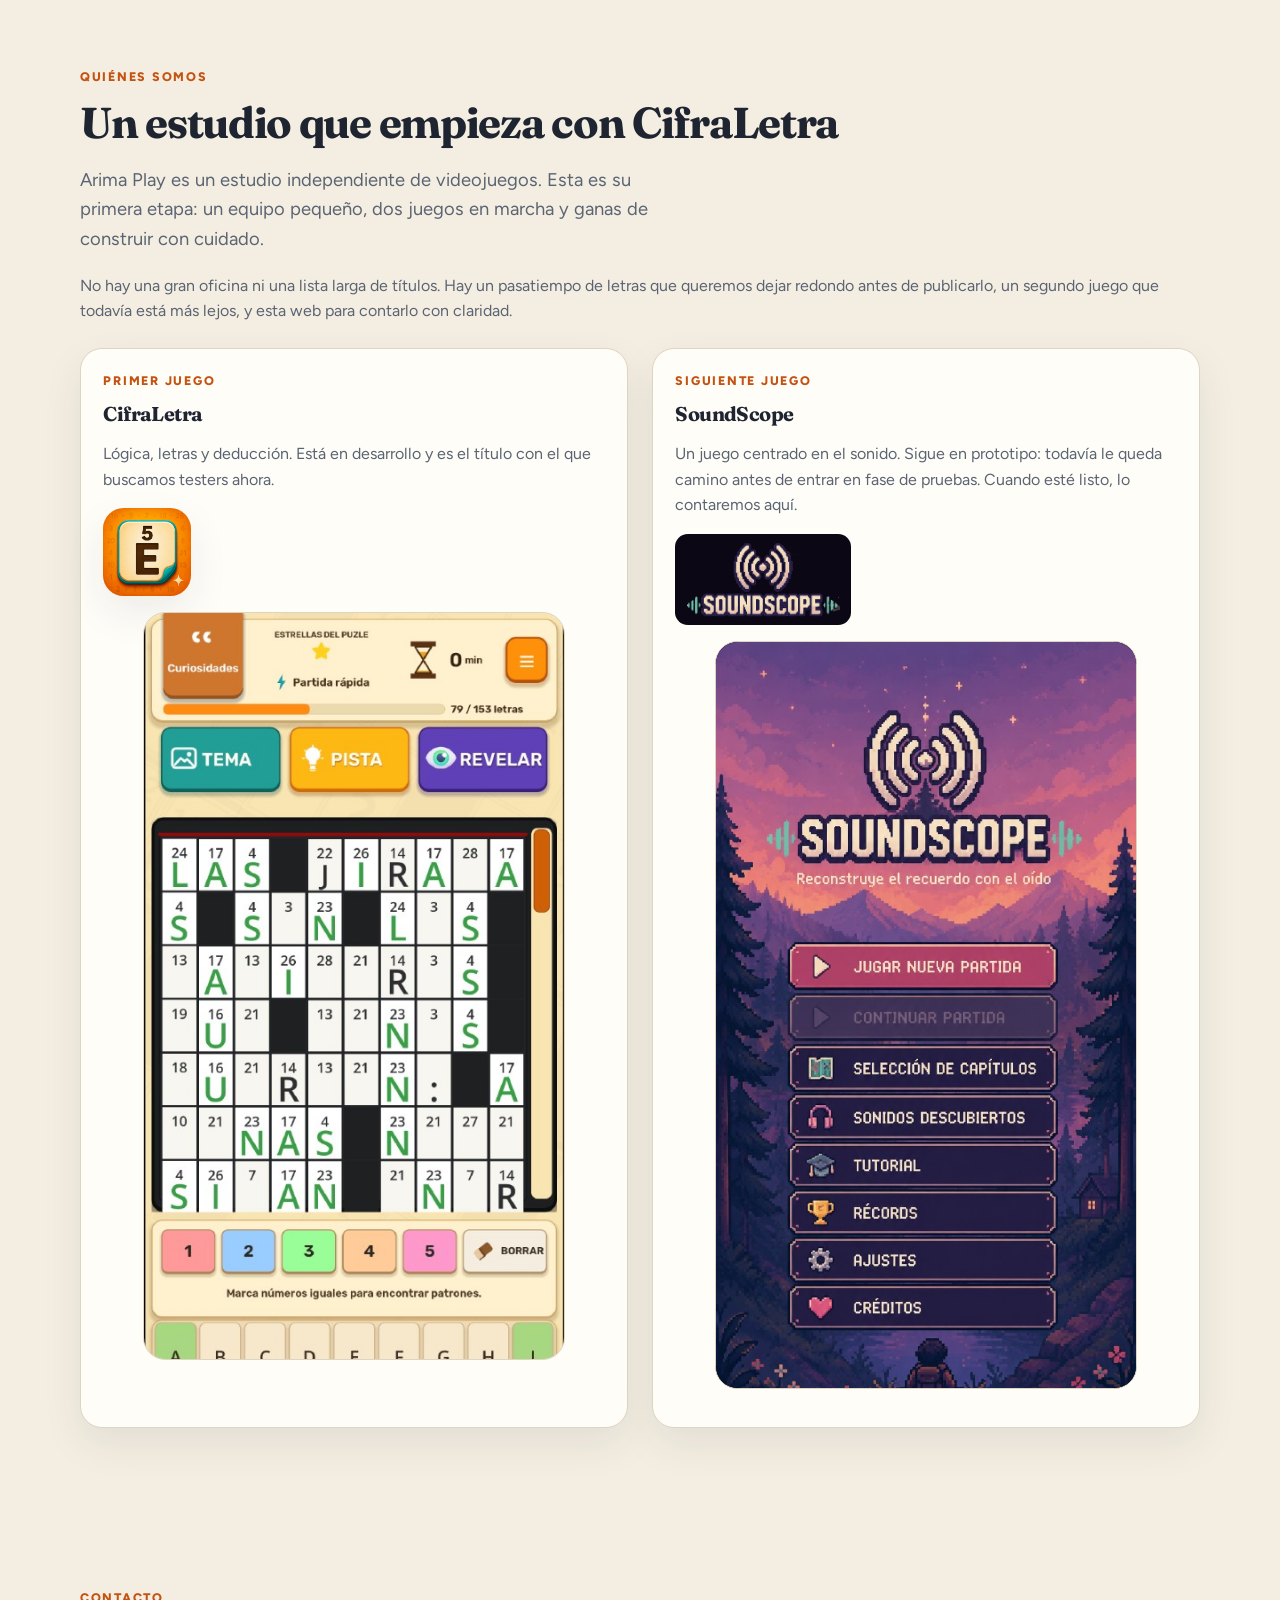
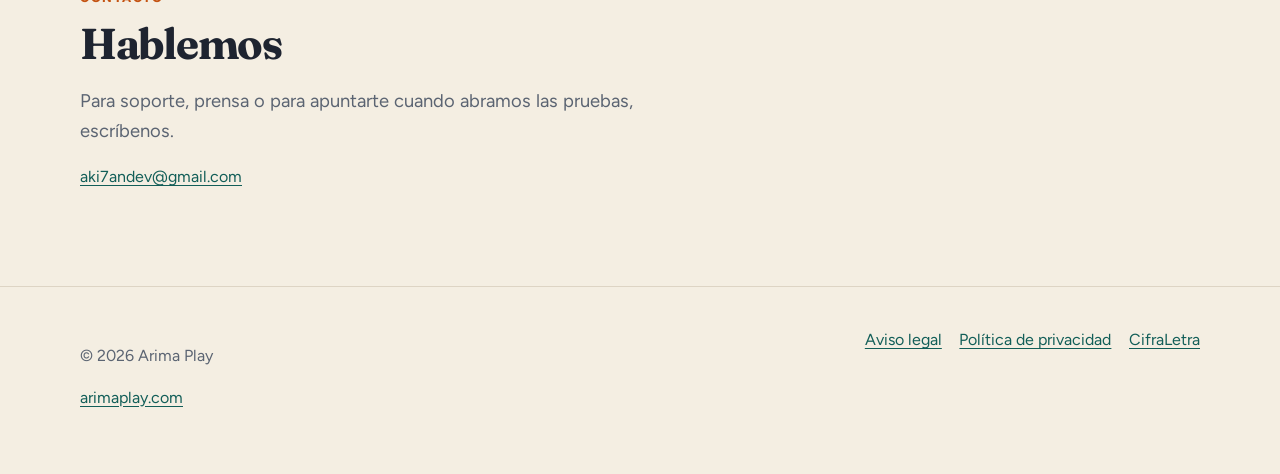
==== commit 77967121: "Add the Arima Play studio logo to the site header" ====
--- a/index.html
+++ b/index.html
@@ -31,8 +31,7 @@
   <header class="site-header">
     <div class="wrap header-inner">
       <a class="logo" href="#inicio" aria-label="Arima Play, ir al inicio">
-        <span class="logo-mark" aria-hidden="true"><span>A</span><small>7</small></span>
-        <span class="logo-word">Arima <em>Play</em></span>
+        <img class="site-logo" src="assets/images/logo-arimaplay.png" width="840" height="240" alt="Arima Play">
       </a>
       <button class="nav-toggle" type="button" data-nav-toggle aria-expanded="false" aria-controls="navegacion" aria-label="Abrir menú">
         <span></span>
--- a/css/styles.css
+++ b/css/styles.css
@@ -23,6 +23,7 @@
 
 html {
   scroll-behavior: smooth;
+  scroll-padding-top: var(--header);
 }
 
 body {
@@ -110,52 +111,16 @@
 .logo {
   display: inline-flex;
   align-items: center;
-  gap: 0.7rem;
+  flex: 0 0 auto;
   color: inherit;
   text-decoration: none;
 }
 
-.logo-mark {
-  position: relative;
-  width: 2.4rem;
-  height: 2.4rem;
-  border: 1.5px solid var(--ink);
-  border-radius: 0.7rem;
-  background: var(--tile);
-  box-shadow: 3px 3px 0 rgba(26, 122, 114, 0.22);
-}
-
-.logo-mark span {
-  position: absolute;
-  inset: 0;
-  display: grid;
-  place-items: center;
-  font-family: Fraunces, Georgia, serif;
-  font-weight: 700;
-  font-size: 1.25rem;
-}
-
-.logo-mark small {
-  position: absolute;
-  top: 0.12rem;
-  right: 0.28rem;
-  color: var(--orange);
-  font-family: Fraunces, Georgia, serif;
-  font-size: 0.62rem;
-  font-weight: 700;
-}
-
-.logo-word {
-  font-family: Fraunces, Georgia, serif;
-  font-size: 1.2rem;
-  font-weight: 650;
-  letter-spacing: -0.03em;
-}
-
-.logo-word em {
-  color: var(--teal);
-  font-style: normal;
-}
+.site-logo {
+  width: clamp(9.75rem, 17vw, 11.75rem);
+  height: auto;
+}
+
 
 .nav-toggle {
   display: none;
@@ -232,9 +197,12 @@
   border: 1px solid var(--line);
 }
 
-.hero,
 .section {
   padding: 5rem 0;
+}
+
+.hero {
+  padding: 0.4rem 0 4.5rem;
 }
 
 .hero-grid,
@@ -247,7 +215,7 @@
 
 .hero-grid {
   grid-template-columns: 1.1fr 0.9fr;
-  align-items: center;
+  align-items: start;
 }
 
 .eyebrow {
@@ -413,22 +381,34 @@
   box-shadow: var(--shadow);
 }
 
-.game-media {
+.game-split {
   display: grid;
-  gap: 0.9rem;
-  margin-top: 1.1rem;
+  grid-template-columns: minmax(0, 1fr) minmax(7.5rem, 42%);
+  gap: 1rem;
+  align-items: start;
+  margin-top: 0.9rem;
+}
+
+.game-copy {
+  display: grid;
+  align-content: start;
+  gap: 0.85rem;
+}
+
+.game-copy .muted {
+  margin: 0;
 }
 
 .game-logo {
-  width: min(100%, 14rem);
+  width: min(100%, 11rem);
   height: auto;
   padding: 0.55rem 0.7rem;
   border-radius: 0.8rem;
   background: #0b0714;
 }
 
-.game-media .shot {
-  max-width: 14rem;
+.game-split .shot {
+  margin: 0;
 }
 
 .shot-dark {
@@ -519,14 +499,18 @@
   .split,
   .cards,
   .cards.pair,
+  .game-split,
   .gallery {
     grid-template-columns: 1fr;
   }
 
-  .hero,
   .section,
   .legal-page {
     padding: 3.4rem 0;
+  }
+
+  .hero {
+    padding: 0.7rem 0 2.8rem;
   }
 }
 
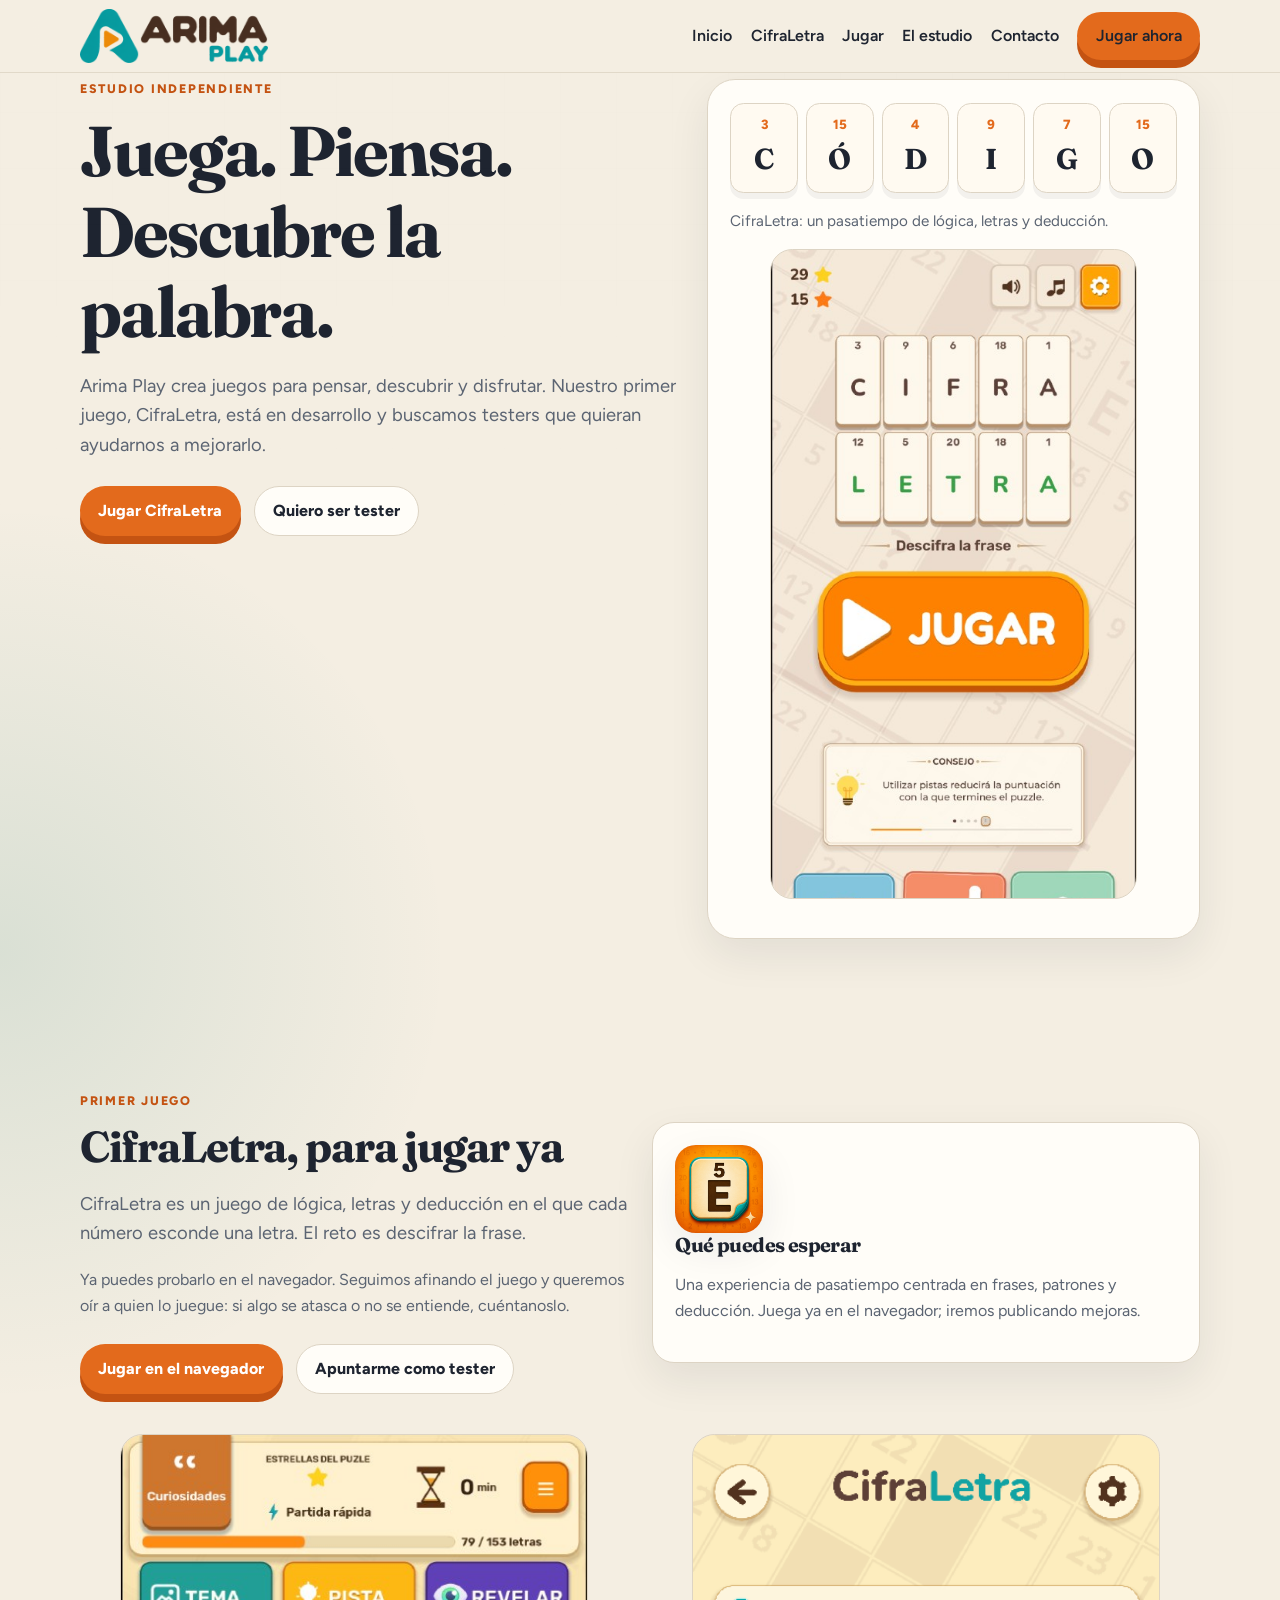
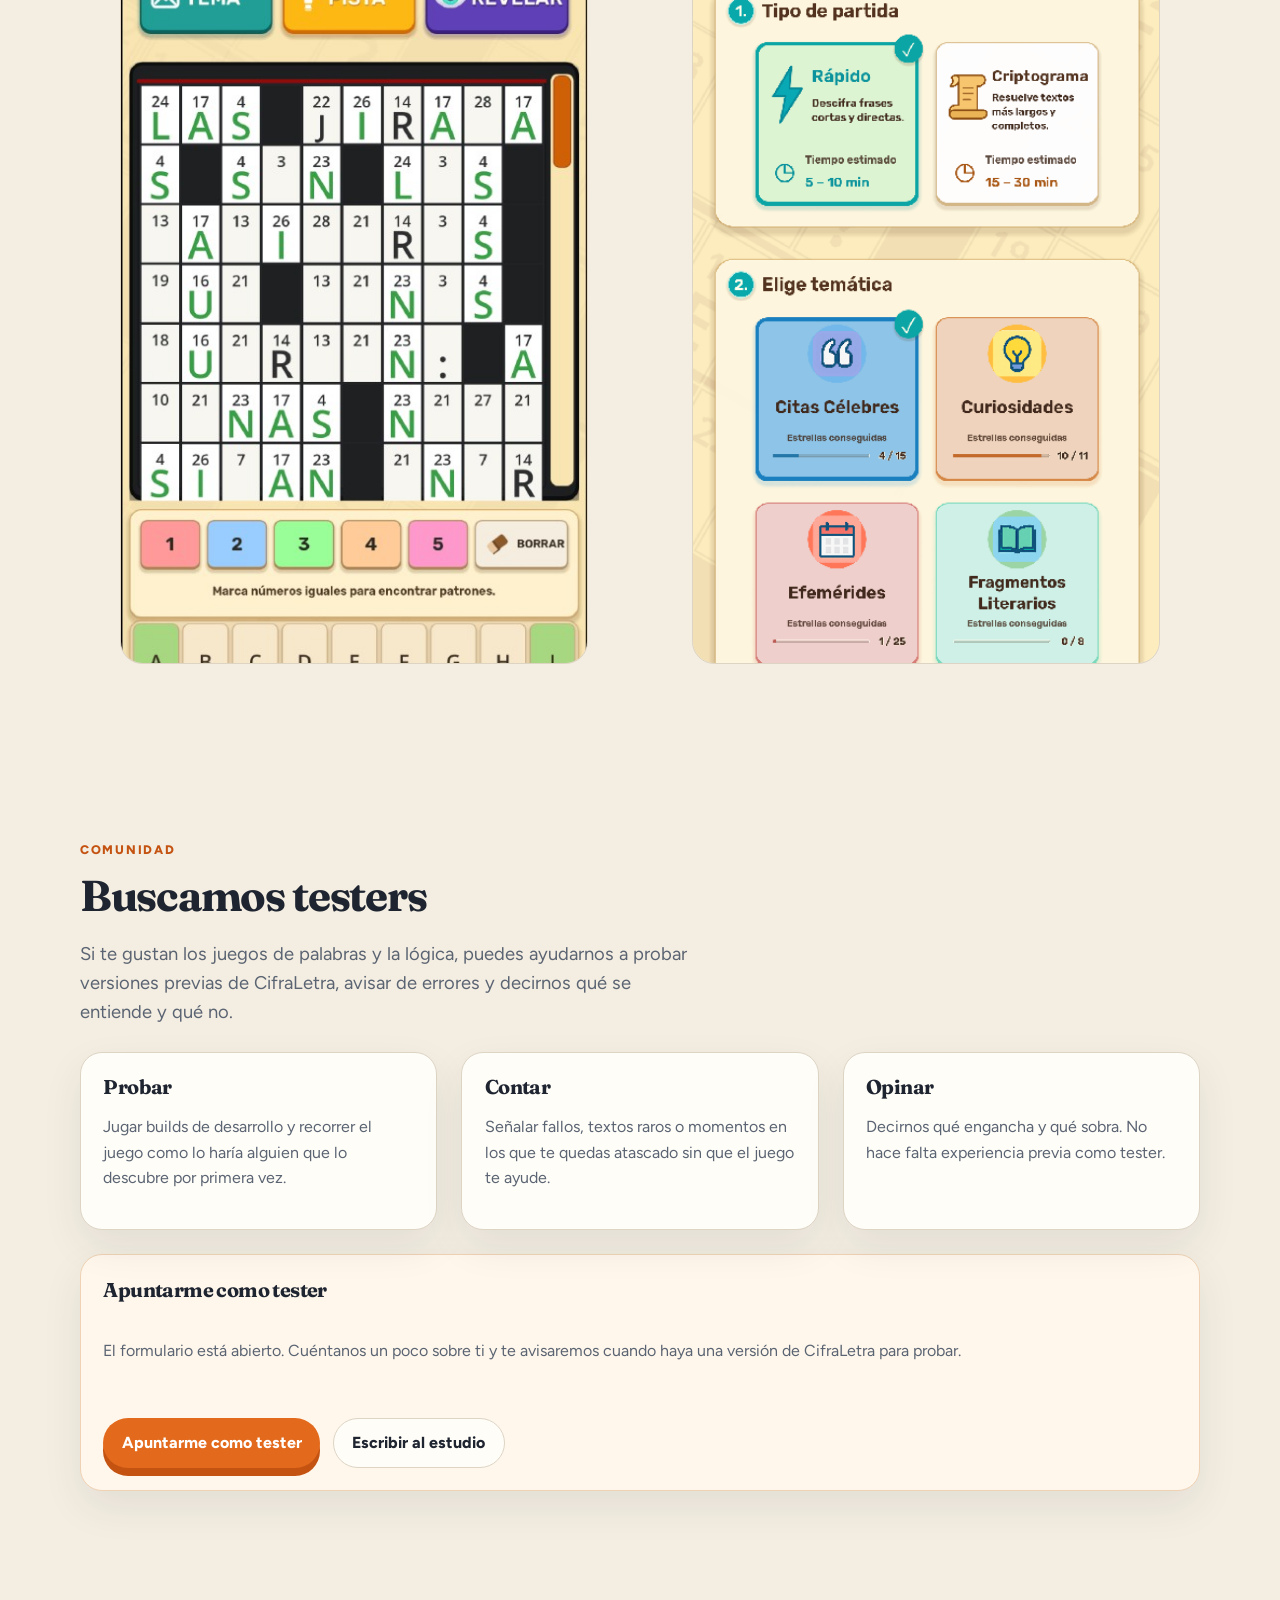
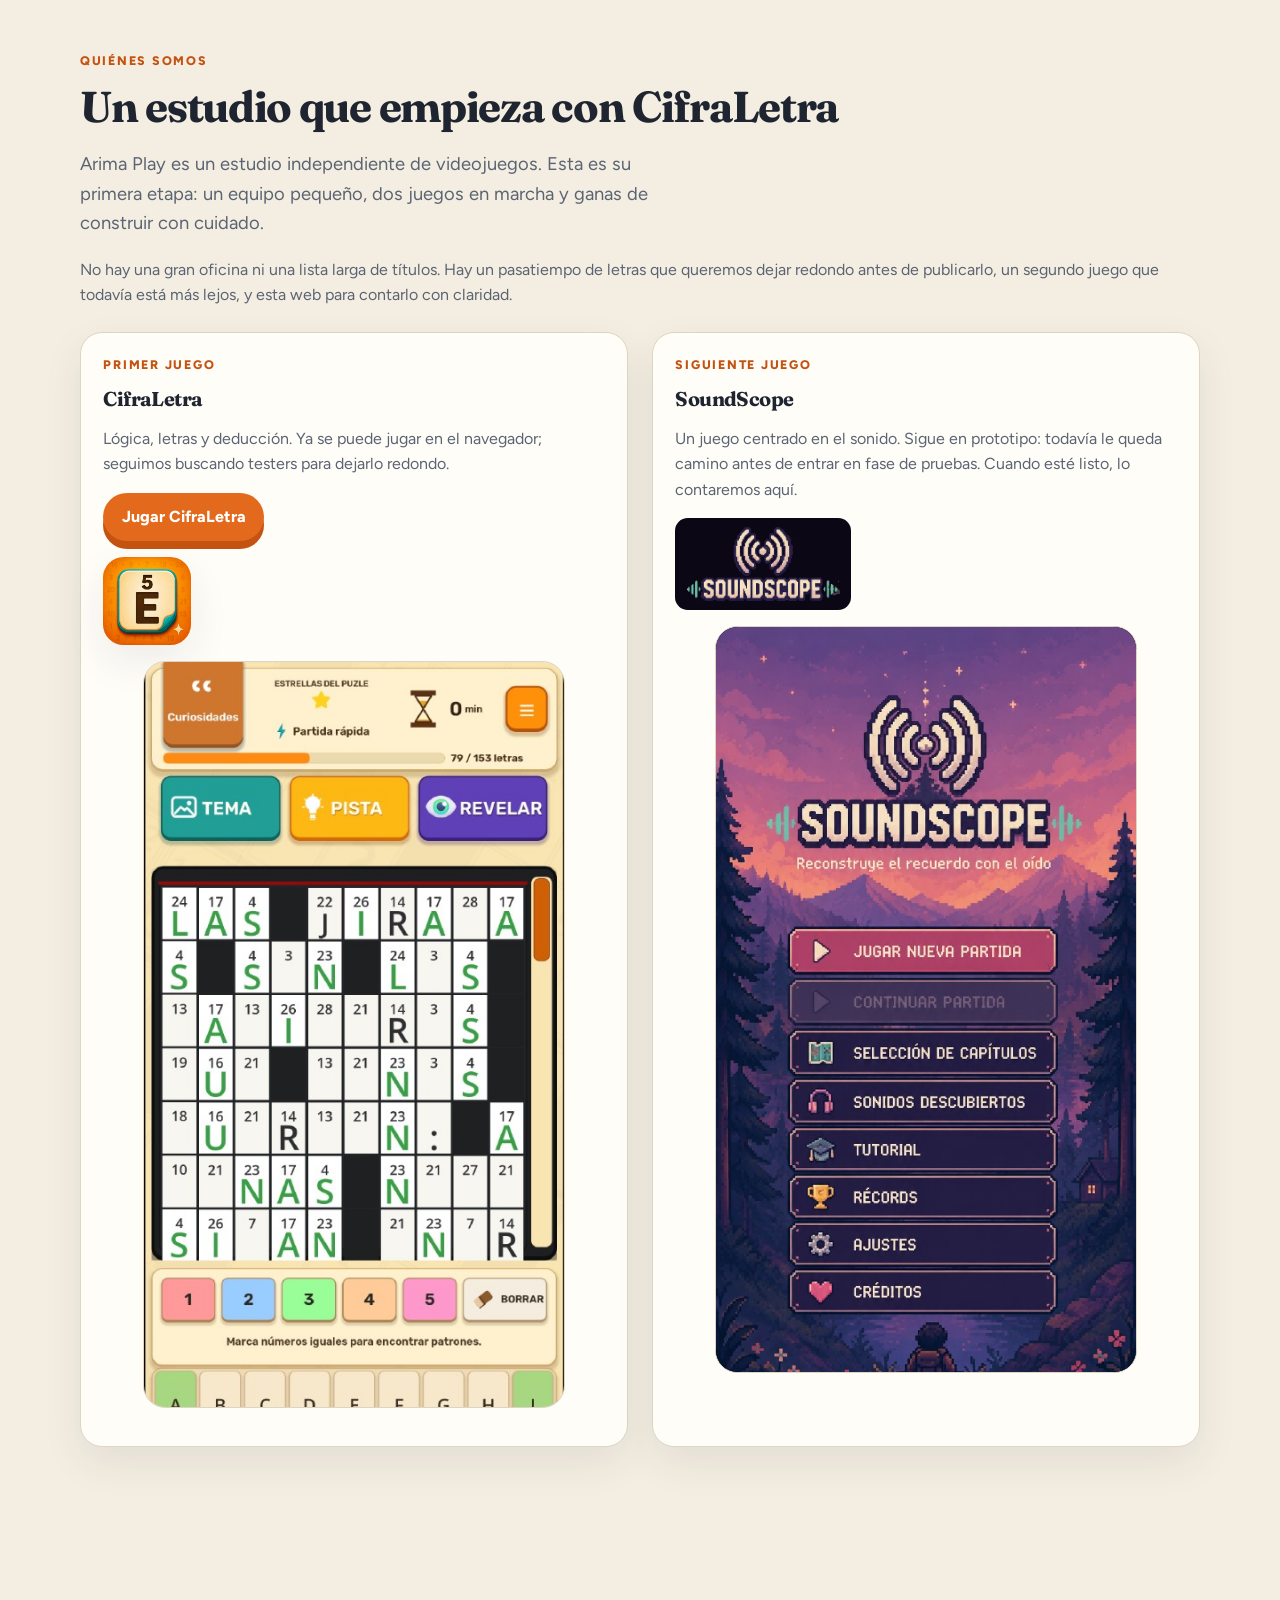
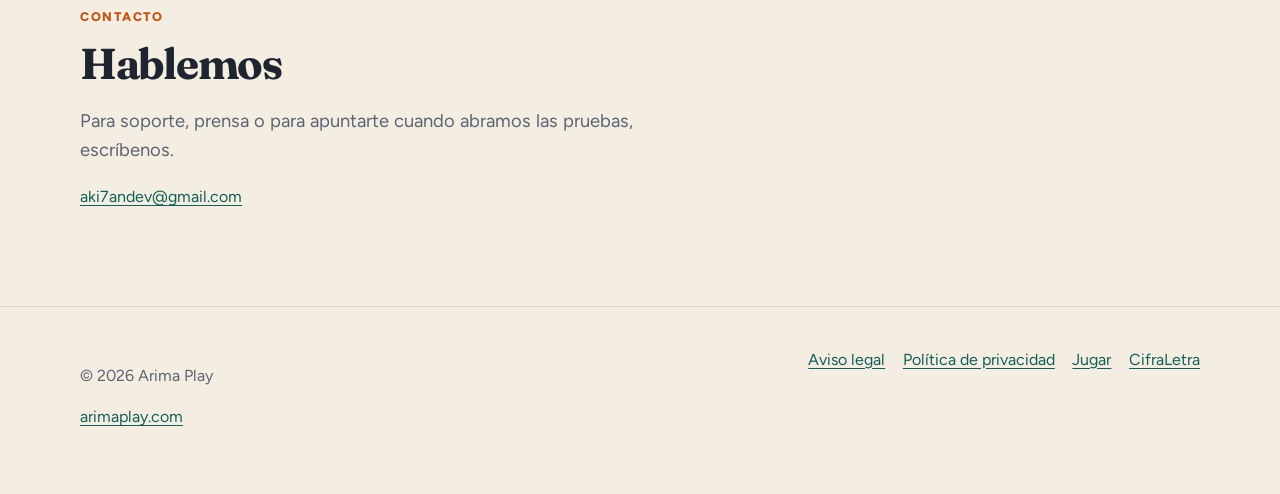
==== commit 43a43da9: "Publish the playable CifraLetra HTML build on /jugar/. EOF  Co-authored-by: Cursor <cursoragent@curs" ====
--- a/index.html
+++ b/index.html
@@ -4,7 +4,7 @@
   <meta charset="utf-8">
   <meta name="viewport" content="width=device-width, initial-scale=1">
   <title>Arima Play — Estudio independiente de videojuegos</title>
-  <meta name="description" content="Arima Play es un estudio independiente que crea juegos para pensar, descubrir y disfrutar. CifraLetra, su primer juego, está en desarrollo y busca testers.">
+  <meta name="description" content="Arima Play es un estudio independiente. Juega CifraLetra en el navegador: lógica, letras y deducción.">
   <link rel="canonical" href="https://arimaplay.com/">
   <meta name="theme-color" content="#f4eee2">
   <meta property="og:type" content="website">
@@ -39,9 +39,10 @@
       <nav id="navegacion" class="site-nav" data-nav aria-label="Principal">
         <a href="#inicio">Inicio</a>
         <a href="#cifraletra">CifraLetra</a>
+        <a href="jugar/">Jugar</a>
         <a href="#estudio">El estudio</a>
         <a href="#contacto">Contacto</a>
-        <a class="button" data-tester-link href="#testers">Quiero ser tester</a>
+        <a class="button" href="jugar/">Jugar ahora</a>
       </nav>
     </div>
   </header>
@@ -54,8 +55,8 @@
           <h1>Juega. Piensa. Descubre la palabra.</h1>
           <p class="lead">Arima Play crea juegos para pensar, descubrir y disfrutar. Nuestro primer juego, CifraLetra, está en desarrollo y buscamos testers que quieran ayudarnos a mejorarlo.</p>
           <div class="hero-actions">
-            <a class="button" data-tester-link href="#testers">Quiero ser tester</a>
-            <a class="button-secondary" href="#cifraletra">Conocer CifraLetra</a>
+            <a class="button" href="jugar/">Jugar CifraLetra</a>
+            <a class="button-secondary" data-tester-link href="#testers">Quiero ser tester</a>
           </div>
         </div>
         <aside class="hero-board" aria-label="Presentación visual de CifraLetra">
@@ -79,14 +80,18 @@
       <div class="wrap split">
         <div>
           <p class="eyebrow">Primer juego</p>
-          <h2 id="titulo-cifraletra">CifraLetra está en desarrollo</h2>
+          <h2 id="titulo-cifraletra">CifraLetra, para jugar ya</h2>
           <p class="lead">CifraLetra es un juego de lógica, letras y deducción en el que cada número esconde una letra. El reto es descifrar la frase.</p>
-          <p class="muted">Es el primer juego de Arima Play. Todavía no está publicado: lo estamos construyendo y queremos probarlo con personas que disfruten pensar con palabras.</p>
+          <p class="muted">Ya puedes probarlo en el navegador. Seguimos afinando el juego y queremos oír a quien lo juegue: si algo se atasca o no se entiende, cuéntanoslo.</p>
+          <div class="hero-actions">
+            <a class="button" href="jugar/">Jugar en el navegador</a>
+            <a class="button-secondary" data-tester-link href="#testers">Apuntarme como tester</a>
+          </div>
         </div>
         <div class="card">
           <img class="game-icon" src="assets/images/icono-cifraletra.png" width="180" height="180" alt="Icono de CifraLetra: una ficha con la letra E y el número 5.">
           <h3>Qué puedes esperar</h3>
-          <p class="muted">Una experiencia de pasatiempo centrada en frases, patrones y deducción. Iremos mostrando más a medida que el juego se acerque a su lanzamiento.</p>
+          <p class="muted">Una experiencia de pasatiempo centrada en frases, patrones y deducción. Juega ya en el navegador; iremos publicando mejoras.</p>
         </div>
       </div>
       <div class="wrap gallery" style="margin-top: 1.5rem;">
@@ -140,7 +145,8 @@
           <article class="card">
             <p class="eyebrow">Primer juego</p>
             <h3>CifraLetra</h3>
-            <p class="muted">Lógica, letras y deducción. Está en desarrollo y es el título con el que buscamos testers ahora.</p>
+            <p class="muted">Lógica, letras y deducción. Ya se puede jugar en el navegador; seguimos buscando testers para dejarlo redondo.</p>
+            <p><a class="button" href="jugar/">Jugar CifraLetra</a></p>
             <div class="game-media">
               <img class="game-icon" src="assets/images/icono-cifraletra.png" width="180" height="180" alt="Icono de CifraLetra.">
               <figure class="shot">
@@ -188,6 +194,7 @@
       <div class="footer-links">
         <a href="aviso-legal.html">Aviso legal</a>
         <a href="privacidad.html">Política de privacidad</a>
+        <a href="jugar/">Jugar</a>
         <a href="#cifraletra">CifraLetra</a>
       </div>
     </div>
--- a/css/styles.css
+++ b/css/styles.css
@@ -514,6 +514,87 @@
   }
 }
 
+.play-page {
+  min-height: 100dvh;
+  background:
+    radial-gradient(circle at 80% 0%, rgba(227, 106, 28, 0.14), transparent 24rem),
+    #1a1714;
+}
+
+.play-page .site-header {
+  background: rgba(244, 238, 226, 0.94);
+}
+
+.play-header .header-inner {
+  min-height: 3.6rem;
+}
+
+.play-nav {
+  display: flex;
+  align-items: center;
+  gap: 0.9rem;
+}
+
+.play-nav a {
+  color: var(--ink);
+  text-decoration: none;
+  font-weight: 700;
+}
+
+.play-main {
+  padding: 1rem 0 1.5rem;
+}
+
+.play-copy {
+  margin-bottom: 1rem;
+}
+
+.play-copy h1 {
+  margin: 0 0 0.4rem;
+  color: #f4eee2;
+  font-size: clamp(1.6rem, 4vw, 2.2rem);
+}
+
+.play-copy .muted {
+  max-width: 36rem;
+  color: #cfc4b3;
+}
+
+.play-stage {
+  width: min(28rem, calc(100% - 1.5rem));
+  height: min(78dvh, 56rem);
+  margin: 0 auto;
+  overflow: hidden;
+  border-radius: 1.5rem;
+  border: 1px solid rgba(244, 238, 226, 0.16);
+  background: #0d0c0b;
+  box-shadow: 0 24px 60px rgba(0, 0, 0, 0.35);
+}
+
+.play-stage iframe {
+  width: 100%;
+  height: 100%;
+  border: 0;
+  background: #000;
+}
+
+@media (max-width: 720px) {
+  .play-main {
+    padding: 0;
+  }
+
+  .play-copy {
+    display: none;
+  }
+
+  .play-stage {
+    width: 100%;
+    height: calc(100dvh - 3.6rem);
+    border-radius: 0;
+    border: 0;
+  }
+}
+
 @media (prefers-reduced-motion: reduce) {
   html {
     scroll-behavior: auto;
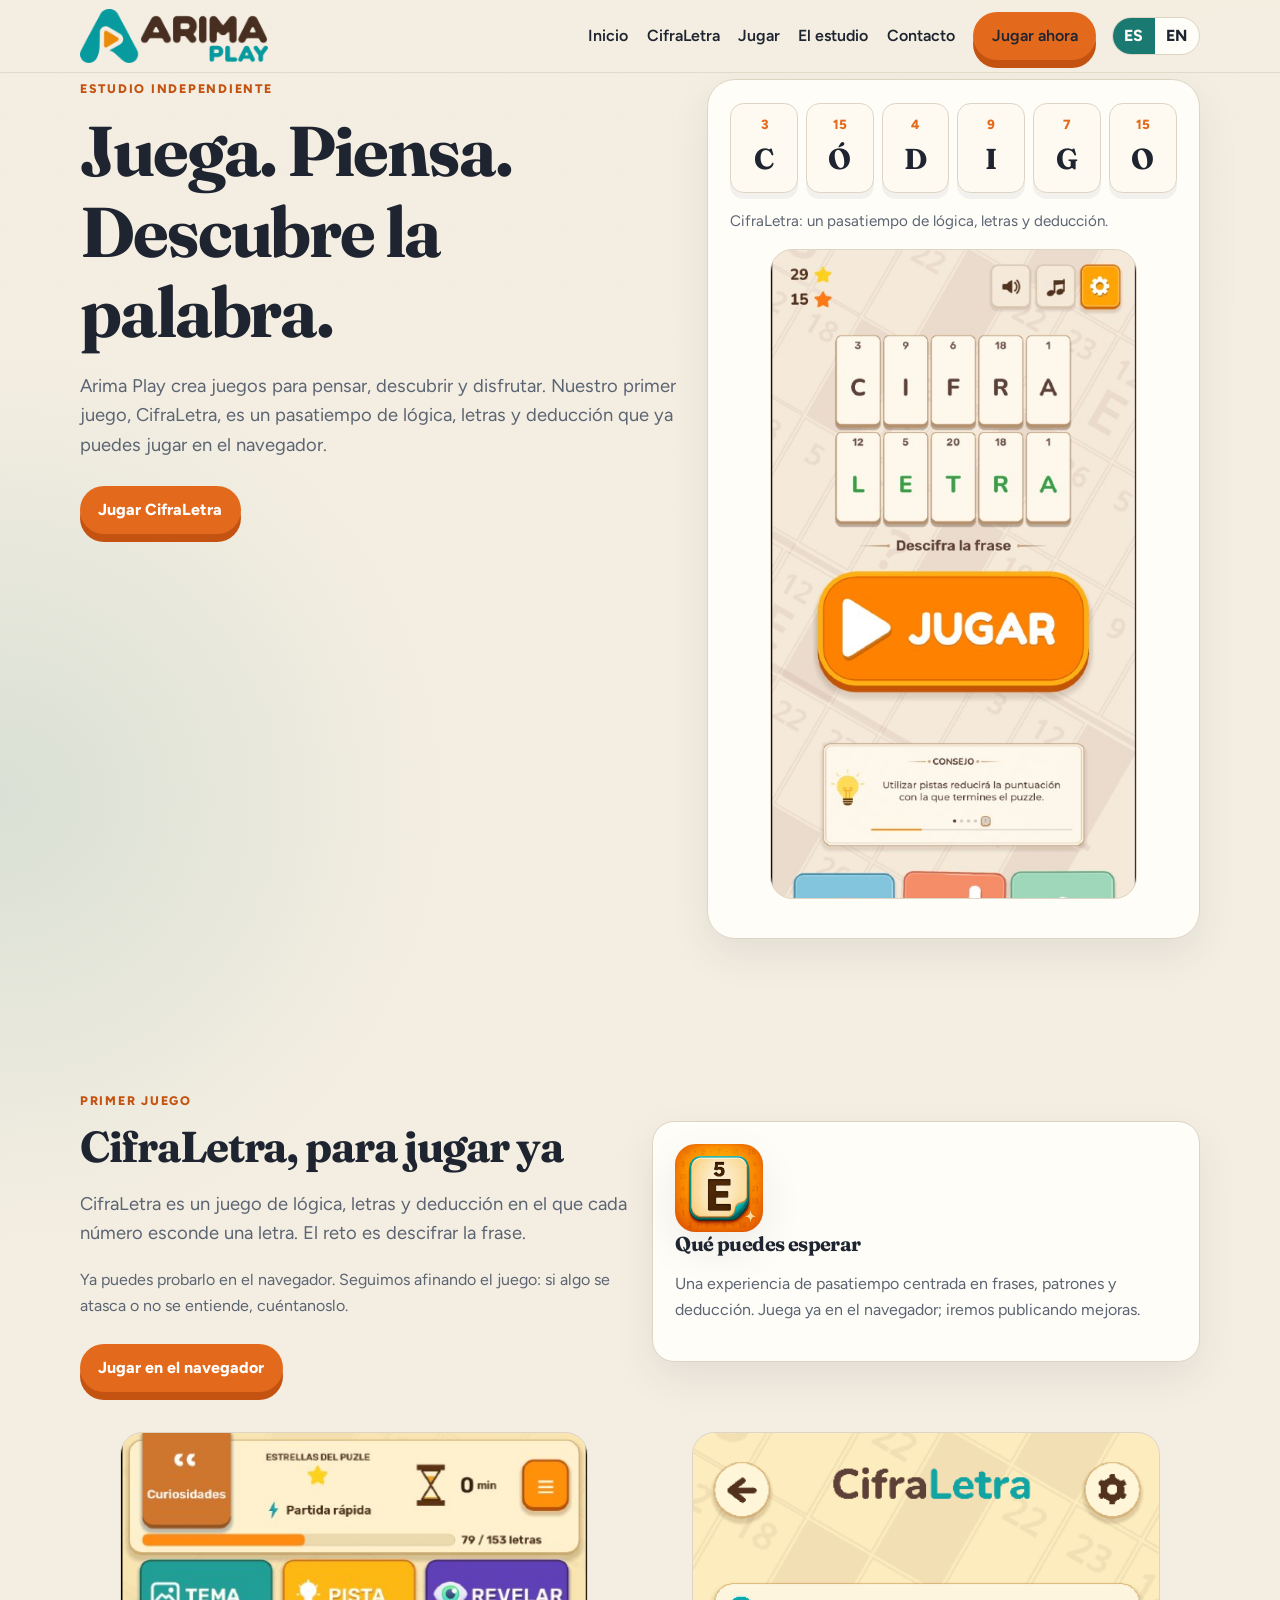
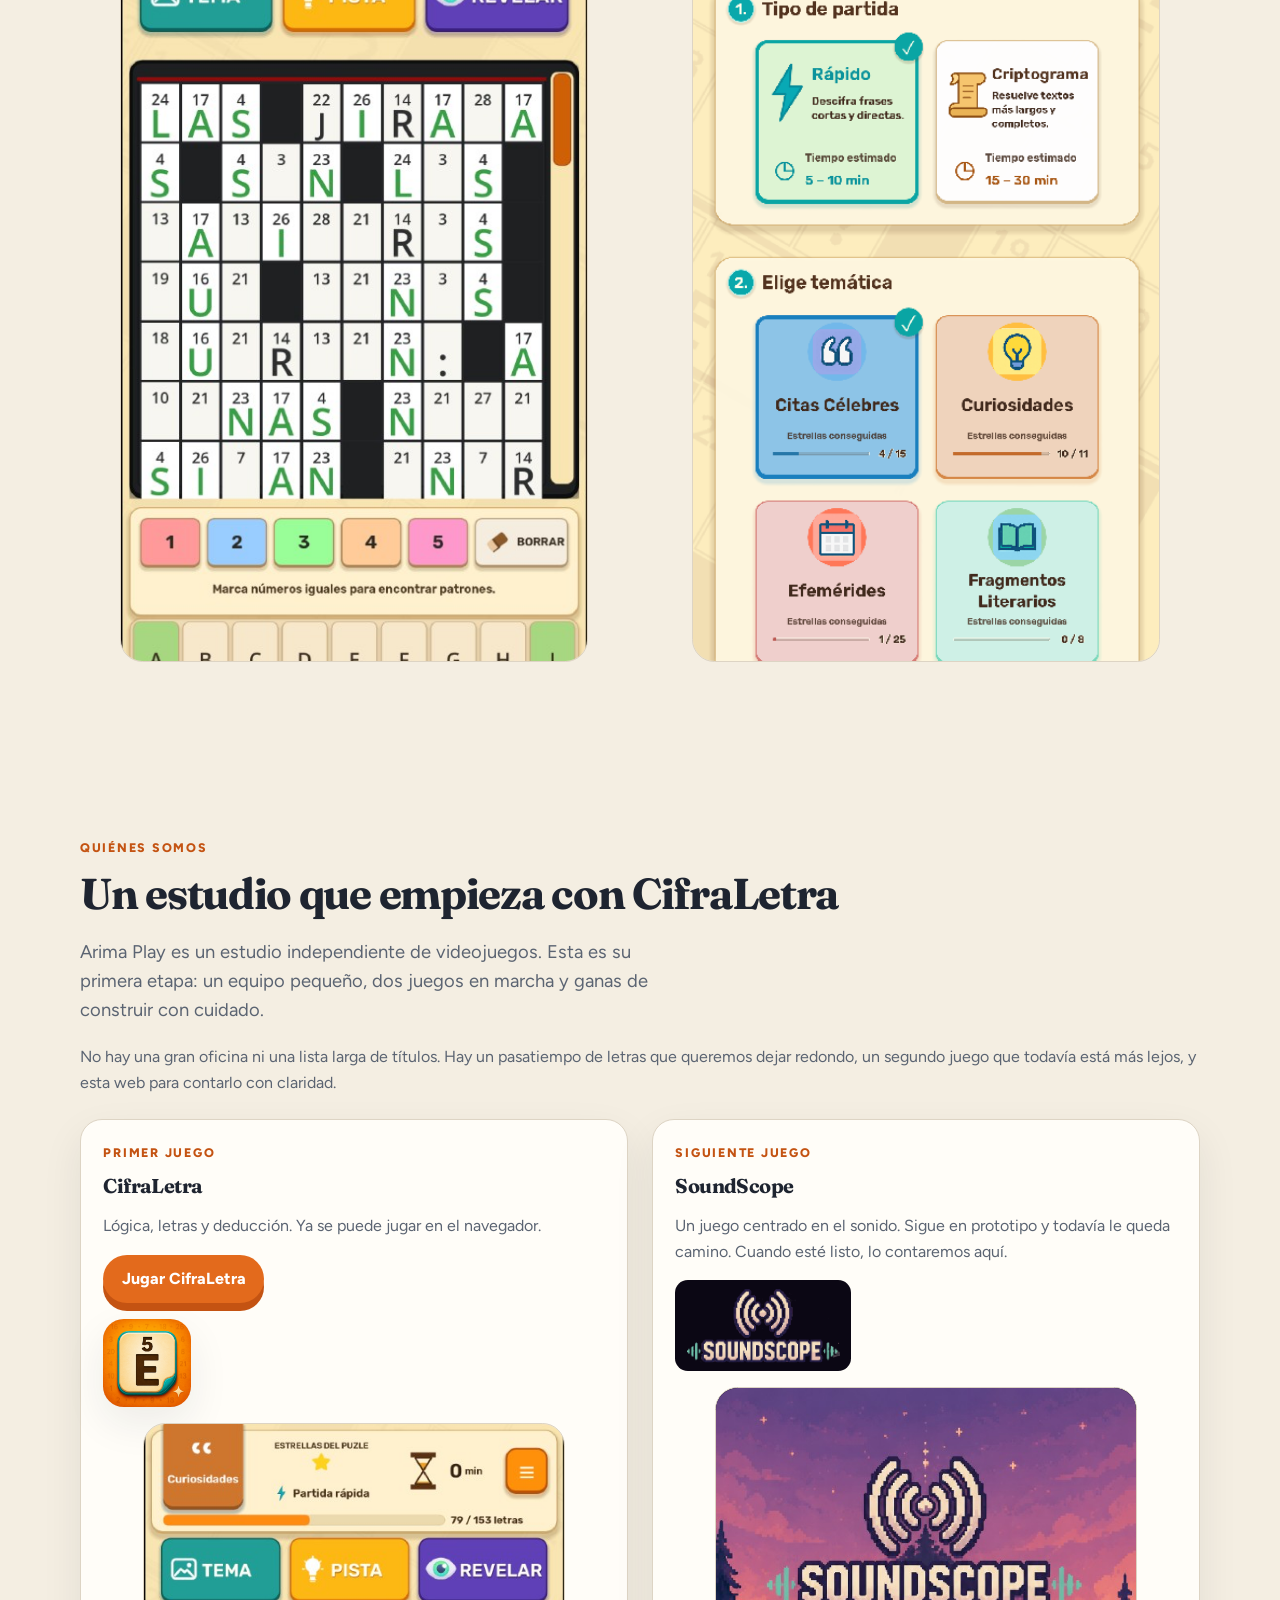
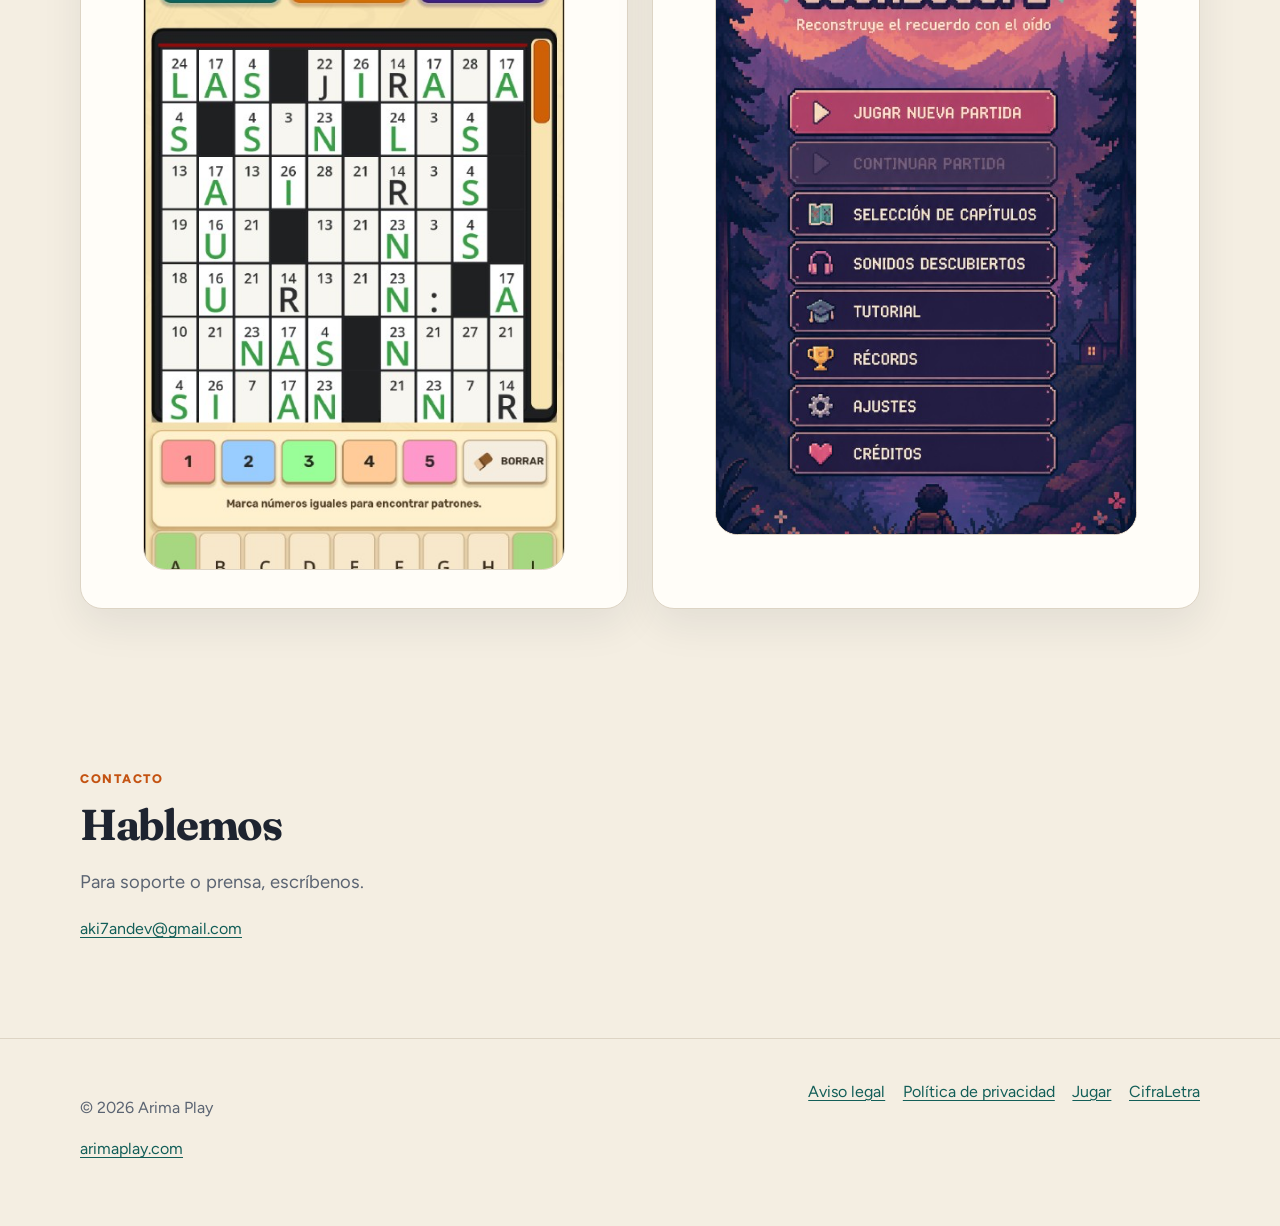
==== commit a7b1ba4e: "Remove tester recruitment and add English and Spanish on the site. Co-authored-by: Cursor <cursorage" ====
--- a/index.html
+++ b/index.html
@@ -3,20 +3,23 @@
 <head>
   <meta charset="utf-8">
   <meta name="viewport" content="width=device-width, initial-scale=1">
-  <title>Arima Play — Estudio independiente de videojuegos</title>
-  <meta name="description" content="Arima Play es un estudio independiente. Juega CifraLetra en el navegador: lógica, letras y deducción.">
+  <title data-i18n="meta.home.title">Arima Play — Estudio independiente de videojuegos</title>
+  <meta name="description" data-i18n-content="meta.home.description" content="Arima Play es un estudio independiente. Juega CifraLetra en el navegador: lógica, letras y deducción.">
   <link rel="canonical" href="https://arimaplay.com/">
+  <link rel="alternate" hreflang="es" href="https://arimaplay.com/?lang=es">
+  <link rel="alternate" hreflang="en" href="https://arimaplay.com/?lang=en">
+  <link rel="alternate" hreflang="x-default" href="https://arimaplay.com/">
   <meta name="theme-color" content="#f4eee2">
   <meta property="og:type" content="website">
-  <meta property="og:locale" content="es_ES">
+  <meta property="og:locale" data-i18n-content="meta.og_locale" content="es_ES">
   <meta property="og:site_name" content="Arima Play">
-  <meta property="og:title" content="Arima Play — Juegos para pensar y descubrir">
-  <meta property="og:description" content="Estudio independiente. Nuestro primer juego, CifraLetra, está en desarrollo y buscamos testers.">
+  <meta property="og:title" data-i18n-content="meta.home.og_title" content="Arima Play — Juegos para pensar y descubrir">
+  <meta property="og:description" data-i18n-content="meta.home.og_description" content="Estudio independiente. Juega CifraLetra en el navegador: lógica, letras y deducción.">
   <meta property="og:url" content="https://arimaplay.com/">
   <meta property="og:image" content="https://arimaplay.com/assets/images/icono-cifraletra.png">
   <meta name="twitter:card" content="summary">
   <meta name="twitter:title" content="Arima Play">
-  <meta name="twitter:description" content="Estudio independiente. CifraLetra está en desarrollo y busca testers.">
+  <meta name="twitter:description" data-i18n-content="meta.home.og_description" content="Estudio independiente. Juega CifraLetra en el navegador: lógica, letras y deducción.">
   <meta name="twitter:image" content="https://arimaplay.com/assets/images/icono-cifraletra.png">
   <link rel="icon" href="assets/favicon.svg" type="image/svg+xml">
   <link rel="apple-touch-icon" href="assets/images/icono-cifraletra.png">
@@ -25,25 +28,48 @@
   <link rel="preconnect" href="https://fonts.gstatic.com" crossorigin>
   <link href="https://fonts.googleapis.com/css2?family=Figtree:wght@500;600;700;800&family=Fraunces:opsz,wght@9..144,600;9..144,700&display=swap" rel="stylesheet">
   <link rel="stylesheet" href="css/styles.css">
+  <script>
+    (function () {
+      try {
+        var query = new URLSearchParams(location.search).get("lang");
+        var stored = localStorage.getItem("arimaplay-lang");
+        var lang;
+        if (query) {
+          lang = query.toLowerCase().slice(0, 2) === "en" ? "en" : "es";
+        } else if (stored) {
+          lang = stored.toLowerCase().slice(0, 2) === "en" ? "en" : "es";
+        } else {
+          lang = (navigator.language || "es").toLowerCase().indexOf("es") === 0 ? "es" : "en";
+        }
+        document.documentElement.lang = lang;
+      } catch (err) {}
+    })();
+  </script>
 </head>
 <body>
-  <a class="skip-link" href="#contenido">Saltar al contenido</a>
+  <a class="skip-link" href="#contenido" data-i18n="nav.skip">Saltar al contenido</a>
   <header class="site-header">
     <div class="wrap header-inner">
-      <a class="logo" href="#inicio" aria-label="Arima Play, ir al inicio">
+      <a class="logo" href="#inicio" data-i18n-aria-label="logo.home" aria-label="Arima Play, ir al inicio">
         <img class="site-logo" src="assets/images/logo-arimaplay.png" width="840" height="240" alt="Arima Play">
       </a>
-      <button class="nav-toggle" type="button" data-nav-toggle aria-expanded="false" aria-controls="navegacion" aria-label="Abrir menú">
-        <span></span>
-      </button>
-      <nav id="navegacion" class="site-nav" data-nav aria-label="Principal">
-        <a href="#inicio">Inicio</a>
-        <a href="#cifraletra">CifraLetra</a>
-        <a href="jugar/">Jugar</a>
-        <a href="#estudio">El estudio</a>
-        <a href="#contacto">Contacto</a>
-        <a class="button" href="jugar/">Jugar ahora</a>
+      <nav id="navegacion" class="site-nav" data-nav data-i18n-aria-label="nav.main" aria-label="Principal">
+        <a href="#inicio" data-i18n="nav.home">Inicio</a>
+        <a href="#cifraletra" data-i18n="nav.game">CifraLetra</a>
+        <a href="jugar/" data-i18n="nav.play">Jugar</a>
+        <a href="#estudio" data-i18n="nav.studio">El estudio</a>
+        <a href="#contacto" data-i18n="nav.contact">Contacto</a>
+        <a class="button" href="jugar/" data-i18n="nav.play_now">Jugar ahora</a>
       </nav>
+      <div class="header-tools">
+        <div class="lang-switch" role="group" data-i18n-aria-label="lang.label" aria-label="Idioma">
+          <button type="button" data-set-lang="es" aria-pressed="true">ES</button>
+          <button type="button" data-set-lang="en" aria-pressed="false">EN</button>
+        </div>
+        <button class="nav-toggle" type="button" data-nav-toggle aria-expanded="false" aria-controls="navegacion" data-i18n-aria-label="nav.open" aria-label="Abrir menú">
+          <span></span>
+        </button>
+      </div>
     </div>
   </header>
 
@@ -51,15 +77,14 @@
     <section class="hero" id="inicio">
       <div class="wrap hero-grid">
         <div>
-          <p class="eyebrow">Estudio independiente</p>
-          <h1>Juega. Piensa. Descubre la palabra.</h1>
-          <p class="lead">Arima Play crea juegos para pensar, descubrir y disfrutar. Nuestro primer juego, CifraLetra, está en desarrollo y buscamos testers que quieran ayudarnos a mejorarlo.</p>
+          <p class="eyebrow" data-i18n="hero.eyebrow">Estudio independiente</p>
+          <h1 data-i18n="hero.title">Juega. Piensa. Descubre la palabra.</h1>
+          <p class="lead" data-i18n="hero.lead">Arima Play crea juegos para pensar, descubrir y disfrutar. Nuestro primer juego, CifraLetra, es un pasatiempo de lógica, letras y deducción que ya puedes jugar en el navegador.</p>
           <div class="hero-actions">
-            <a class="button" href="jugar/">Jugar CifraLetra</a>
-            <a class="button-secondary" data-tester-link href="#testers">Quiero ser tester</a>
+            <a class="button" href="jugar/" data-i18n="hero.play">Jugar CifraLetra</a>
           </div>
         </div>
-        <aside class="hero-board" aria-label="Presentación visual de CifraLetra">
+        <aside class="hero-board" data-i18n-aria-label="hero.board" aria-label="Presentación visual de CifraLetra">
           <div class="tiles" aria-hidden="true">
             <div class="tile"><small>3</small><b>C</b></div>
             <div class="tile"><small>15</small><b>Ó</b></div>
@@ -68,9 +93,9 @@
             <div class="tile"><small>7</small><b>G</b></div>
             <div class="tile"><small>15</small><b>O</b></div>
           </div>
-          <p class="hero-caption">CifraLetra: un pasatiempo de lógica, letras y deducción.</p>
+          <p class="hero-caption" data-i18n="hero.caption">CifraLetra: un pasatiempo de lógica, letras y deducción.</p>
           <figure class="phone-frame">
-            <img src="assets/images/captura-menu.png" width="720" height="1280" alt="Pantalla inicial de CifraLetra, con el lema Descifra la frase y el botón Jugar.">
+            <img src="assets/images/captura-menu.png" width="720" height="1280" data-i18n-alt="hero.alt_menu" alt="Pantalla inicial de CifraLetra, con el lema Descifra la frase y el botón Jugar.">
           </figure>
         </aside>
       </div>
@@ -79,89 +104,57 @@
     <section class="section" id="cifraletra" aria-labelledby="titulo-cifraletra">
       <div class="wrap split">
         <div>
-          <p class="eyebrow">Primer juego</p>
-          <h2 id="titulo-cifraletra">CifraLetra, para jugar ya</h2>
-          <p class="lead">CifraLetra es un juego de lógica, letras y deducción en el que cada número esconde una letra. El reto es descifrar la frase.</p>
-          <p class="muted">Ya puedes probarlo en el navegador. Seguimos afinando el juego y queremos oír a quien lo juegue: si algo se atasca o no se entiende, cuéntanoslo.</p>
+          <p class="eyebrow" data-i18n="game.eyebrow">Primer juego</p>
+          <h2 id="titulo-cifraletra" data-i18n="game.title">CifraLetra, para jugar ya</h2>
+          <p class="lead" data-i18n="game.lead">CifraLetra es un juego de lógica, letras y deducción en el que cada número esconde una letra. El reto es descifrar la frase.</p>
+          <p class="muted" data-i18n="game.body">Ya puedes probarlo en el navegador. Seguimos afinando el juego: si algo se atasca o no se entiende, cuéntanoslo.</p>
           <div class="hero-actions">
-            <a class="button" href="jugar/">Jugar en el navegador</a>
-            <a class="button-secondary" data-tester-link href="#testers">Apuntarme como tester</a>
+            <a class="button" href="jugar/" data-i18n="game.play">Jugar en el navegador</a>
           </div>
         </div>
         <div class="card">
           <img class="game-icon" src="assets/images/icono-cifraletra.png" width="180" height="180" alt="Icono de CifraLetra: una ficha con la letra E y el número 5.">
-          <h3>Qué puedes esperar</h3>
-          <p class="muted">Una experiencia de pasatiempo centrada en frases, patrones y deducción. Juega ya en el navegador; iremos publicando mejoras.</p>
+          <h3 data-i18n="game.expect_title">Qué puedes esperar</h3>
+          <p class="muted" data-i18n="game.expect_body">Una experiencia de pasatiempo centrada en frases, patrones y deducción. Juega ya en el navegador; iremos publicando mejoras.</p>
         </div>
       </div>
       <div class="wrap gallery" style="margin-top: 1.5rem;">
         <figure class="shot">
-          <img src="assets/images/captura-partida.png" width="720" height="1280" alt="Partida de CifraLetra: una cuadrícula de números y letras, con teclado y pistas.">
+          <img src="assets/images/captura-partida.png" width="720" height="1280" data-i18n-alt="game.alt_match" alt="Partida de CifraLetra: una cuadrícula de números y letras, con teclado y pistas.">
         </figure>
         <figure class="shot">
-          <img src="assets/images/captura-temas.png" width="720" height="1280" alt="Pantalla de CifraLetra para elegir el tipo de partida y la temática.">
+          <img src="assets/images/captura-temas.png" width="720" height="1280" data-i18n-alt="game.alt_themes" alt="Pantalla de CifraLetra para elegir el tipo de partida y la temática.">
         </figure>
-      </div>
-    </section>
-
-    <section class="section" id="testers" aria-labelledby="titulo-testers">
-      <div class="wrap">
-        <p class="eyebrow">Comunidad</p>
-        <h2 id="titulo-testers">Buscamos testers</h2>
-        <p class="lead">Si te gustan los juegos de palabras y la lógica, puedes ayudarnos a probar versiones previas de CifraLetra, avisar de errores y decirnos qué se entiende y qué no.</p>
-        <div class="cards">
-          <article class="card">
-            <h3>Probar</h3>
-            <p class="muted">Jugar builds de desarrollo y recorrer el juego como lo haría alguien que lo descubre por primera vez.</p>
-          </article>
-          <article class="card">
-            <h3>Contar</h3>
-            <p class="muted">Señalar fallos, textos raros o momentos en los que te quedas atascado sin que el juego te ayude.</p>
-          </article>
-          <article class="card">
-            <h3>Opinar</h3>
-            <p class="muted">Decirnos qué engancha y qué sobra. No hace falta experiencia previa como tester.</p>
-          </article>
-        </div>
-        <div class="notice" style="margin-top: 1.5rem;">
-          <span class="status-pill" data-tester-status>Próximamente</span>
-          <h3>Apuntarme como tester</h3>
-          <p class="muted">El formulario está abierto. Cuéntanos un poco sobre ti y te avisaremos cuando haya una versión de CifraLetra para probar.</p>
-          <div class="inline-actions">
-            <a class="button" data-tester-link href="#testers">Apuntarme como tester</a>
-            <a class="button-secondary" data-contact-email data-keep-label href="mailto:aki7andev@gmail.com">Escribir al estudio</a>
-          </div>
-        </div>
       </div>
     </section>
 
     <section class="section" id="estudio" aria-labelledby="titulo-estudio">
       <div class="wrap">
-        <p class="eyebrow">Quiénes somos</p>
-        <h2 id="titulo-estudio">Un estudio que empieza con CifraLetra</h2>
-        <p class="lead">Arima Play es un estudio independiente de videojuegos. Esta es su primera etapa: un equipo pequeño, dos juegos en marcha y ganas de construir con cuidado.</p>
-        <p class="muted">No hay una gran oficina ni una lista larga de títulos. Hay un pasatiempo de letras que queremos dejar redondo antes de publicarlo, un segundo juego que todavía está más lejos, y esta web para contarlo con claridad.</p>
+        <p class="eyebrow" data-i18n="studio.eyebrow">Quiénes somos</p>
+        <h2 id="titulo-estudio" data-i18n="studio.title">Un estudio que empieza con CifraLetra</h2>
+        <p class="lead" data-i18n="studio.lead">Arima Play es un estudio independiente de videojuegos. Esta es su primera etapa: un equipo pequeño, dos juegos en marcha y ganas de construir con cuidado.</p>
+        <p class="muted" data-i18n="studio.body">No hay una gran oficina ni una lista larga de títulos. Hay un pasatiempo de letras que queremos dejar redondo, un segundo juego que todavía está más lejos, y esta web para contarlo con claridad.</p>
         <div class="cards pair">
           <article class="card">
-            <p class="eyebrow">Primer juego</p>
+            <p class="eyebrow" data-i18n="studio.first">Primer juego</p>
             <h3>CifraLetra</h3>
-            <p class="muted">Lógica, letras y deducción. Ya se puede jugar en el navegador; seguimos buscando testers para dejarlo redondo.</p>
-            <p><a class="button" href="jugar/">Jugar CifraLetra</a></p>
+            <p class="muted" data-i18n="studio.cipher_blurb">Lógica, letras y deducción. Ya se puede jugar en el navegador.</p>
+            <p><a class="button" href="jugar/" data-i18n="hero.play">Jugar CifraLetra</a></p>
             <div class="game-media">
-              <img class="game-icon" src="assets/images/icono-cifraletra.png" width="180" height="180" alt="Icono de CifraLetra.">
+              <img class="game-icon" src="assets/images/icono-cifraletra.png" width="180" height="180" data-i18n-alt="studio.alt_icon" alt="Icono de CifraLetra.">
               <figure class="shot">
-                <img src="assets/images/captura-partida.png" width="720" height="1280" alt="Pantalla de partida de CifraLetra.">
+                <img src="assets/images/captura-partida.png" width="720" height="1280" data-i18n-alt="studio.alt_match" alt="Pantalla de partida de CifraLetra.">
               </figure>
             </div>
           </article>
           <article class="card">
-            <p class="eyebrow">Siguiente juego</p>
+            <p class="eyebrow" data-i18n="studio.next">Siguiente juego</p>
             <h3>SoundScope</h3>
-            <p class="muted">Un juego centrado en el sonido. Sigue en prototipo: todavía le queda camino antes de entrar en fase de pruebas. Cuando esté listo, lo contaremos aquí.</p>
+            <p class="muted" data-i18n="studio.sound_blurb">Un juego centrado en el sonido. Sigue en prototipo y todavía le queda camino. Cuando esté listo, lo contaremos aquí.</p>
             <div class="game-media">
-              <img class="game-logo" src="assets/images/logo-soundscope.png" width="640" height="220" alt="Logotipo de SoundScope.">
+              <img class="game-logo" src="assets/images/logo-soundscope.png" width="640" height="220" data-i18n-alt="studio.alt_logo" alt="Logotipo de SoundScope.">
               <figure class="shot shot-dark">
-                <img src="assets/images/captura-soundscope.png" width="720" height="1280" alt="Pantalla de inicio de SoundScope: Reconstruye el recuerdo con el oído.">
+                <img src="assets/images/captura-soundscope.png" width="720" height="1280" data-i18n-alt="studio.alt_sound" alt="Pantalla de inicio de SoundScope: Reconstruye el recuerdo con el oído.">
               </figure>
             </div>
           </article>
@@ -171,9 +164,9 @@
 
     <section class="section" id="contacto" aria-labelledby="titulo-contacto">
       <div class="wrap">
-        <p class="eyebrow">Contacto</p>
-        <h2 id="titulo-contacto">Hablemos</h2>
-        <p class="lead">Para soporte, prensa o para apuntarte cuando abramos las pruebas, escríbenos.</p>
+        <p class="eyebrow" data-i18n="contact.eyebrow">Contacto</p>
+        <h2 id="titulo-contacto" data-i18n="contact.title">Hablemos</h2>
+        <p class="lead" data-i18n="contact.lead">Para soporte o prensa, escríbenos.</p>
         <p><a data-contact-email href="mailto:aki7andev@gmail.com">aki7andev@gmail.com</a></p>
         <div class="socials">
           <a data-social="instagram" hidden href="#">Instagram</a>
@@ -192,14 +185,15 @@
         <p><a href="https://arimaplay.com/">arimaplay.com</a></p>
       </div>
       <div class="footer-links">
-        <a href="aviso-legal.html">Aviso legal</a>
-        <a href="privacidad.html">Política de privacidad</a>
-        <a href="jugar/">Jugar</a>
-        <a href="#cifraletra">CifraLetra</a>
+        <a href="aviso-legal.html" data-i18n="footer.legal">Aviso legal</a>
+        <a href="privacidad.html" data-i18n="footer.privacy">Política de privacidad</a>
+        <a href="jugar/" data-i18n="nav.play">Jugar</a>
+        <a href="#cifraletra" data-i18n="nav.game">CifraLetra</a>
       </div>
     </div>
   </footer>
   <script src="js/config.js"></script>
+  <script src="js/i18n.js"></script>
   <script src="js/site.js"></script>
 </body>
 </html>
--- a/css/styles.css
+++ b/css/styles.css
@@ -108,6 +108,38 @@
   gap: 1rem;
 }
 
+.header-tools {
+  display: flex;
+  align-items: center;
+  gap: 0.55rem;
+}
+
+.lang-switch {
+  display: inline-flex;
+  overflow: hidden;
+  border: 1px solid var(--line);
+  border-radius: 999px;
+  background: var(--tile);
+}
+
+.lang-switch button {
+  min-width: 2.45rem;
+  min-height: 2.2rem;
+  padding: 0 0.7rem;
+  border: 0;
+  background: transparent;
+  color: var(--ink);
+  font: inherit;
+  font-weight: 750;
+  letter-spacing: 0.02em;
+  cursor: pointer;
+}
+
+.lang-switch button[aria-pressed="true"] {
+  color: #fffdf8;
+  background: var(--teal);
+}
+
 .logo {
   display: inline-flex;
   align-items: center;
@@ -146,6 +178,7 @@
 .site-nav {
   display: flex;
   align-items: center;
+  margin-left: auto;
   gap: 1.15rem;
 }
 
@@ -476,12 +509,17 @@
     display: inline-block;
   }
 
+  .header-tools {
+    margin-left: auto;
+  }
+
   .site-nav {
     display: none;
     position: absolute;
     top: calc(var(--header) - 0.3rem);
     left: 1rem;
     right: 1rem;
+    margin-left: 0;
     padding: 1rem;
     flex-direction: column;
     align-items: stretch;
@@ -529,6 +567,10 @@
   min-height: 3.6rem;
 }
 
+.play-header .header-tools {
+  margin-left: auto;
+}
+
 .play-nav {
   display: flex;
   align-items: center;
@@ -561,8 +603,10 @@
 }
 
 .play-stage {
-  width: min(28rem, calc(100% - 1.5rem));
-  height: min(78dvh, 56rem);
+  aspect-ratio: 1206 / 2622;
+  width: auto;
+  height: min(88dvh, calc(100dvh - 6.5rem));
+  max-width: calc(100% - 1.5rem);
   margin: 0 auto;
   overflow: hidden;
   border-radius: 1.5rem;
@@ -589,7 +633,9 @@
 
   .play-stage {
     width: 100%;
+    max-width: none;
     height: calc(100dvh - 3.6rem);
+    aspect-ratio: auto;
     border-radius: 0;
     border: 0;
   }
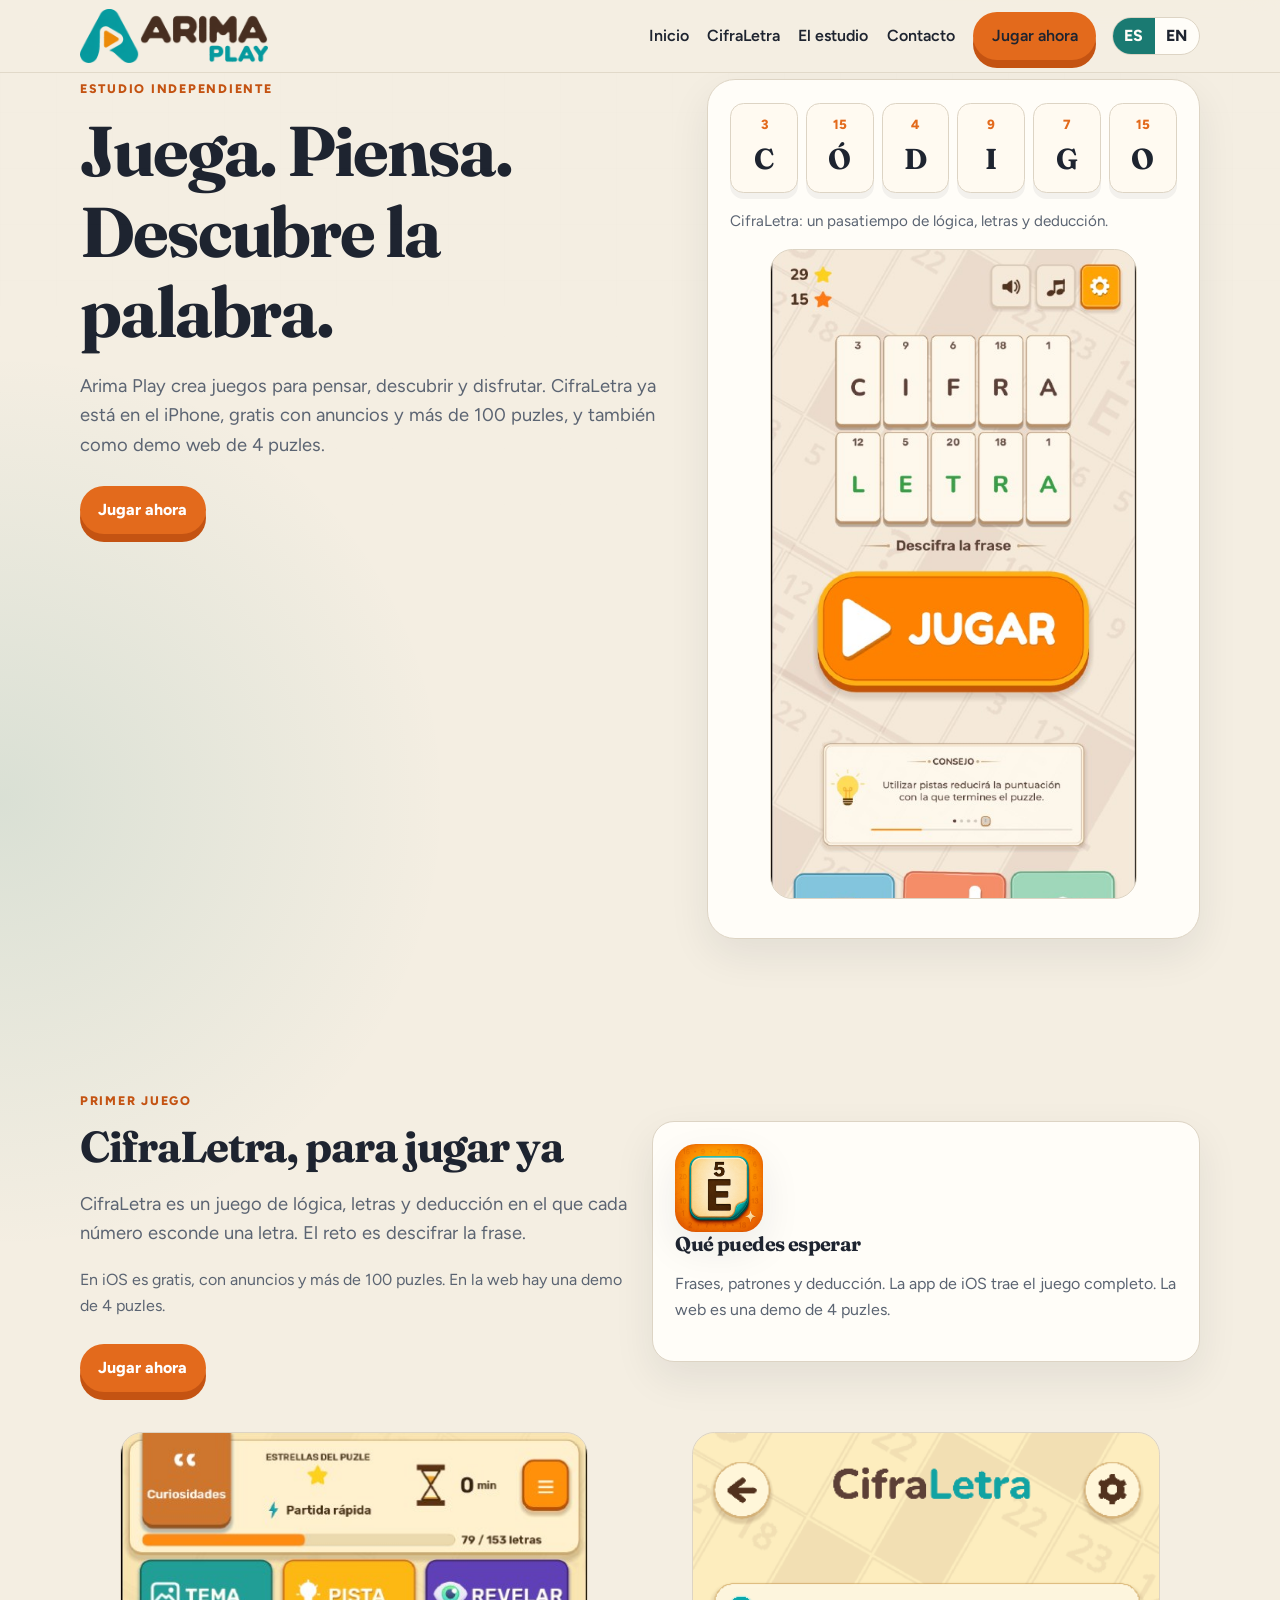
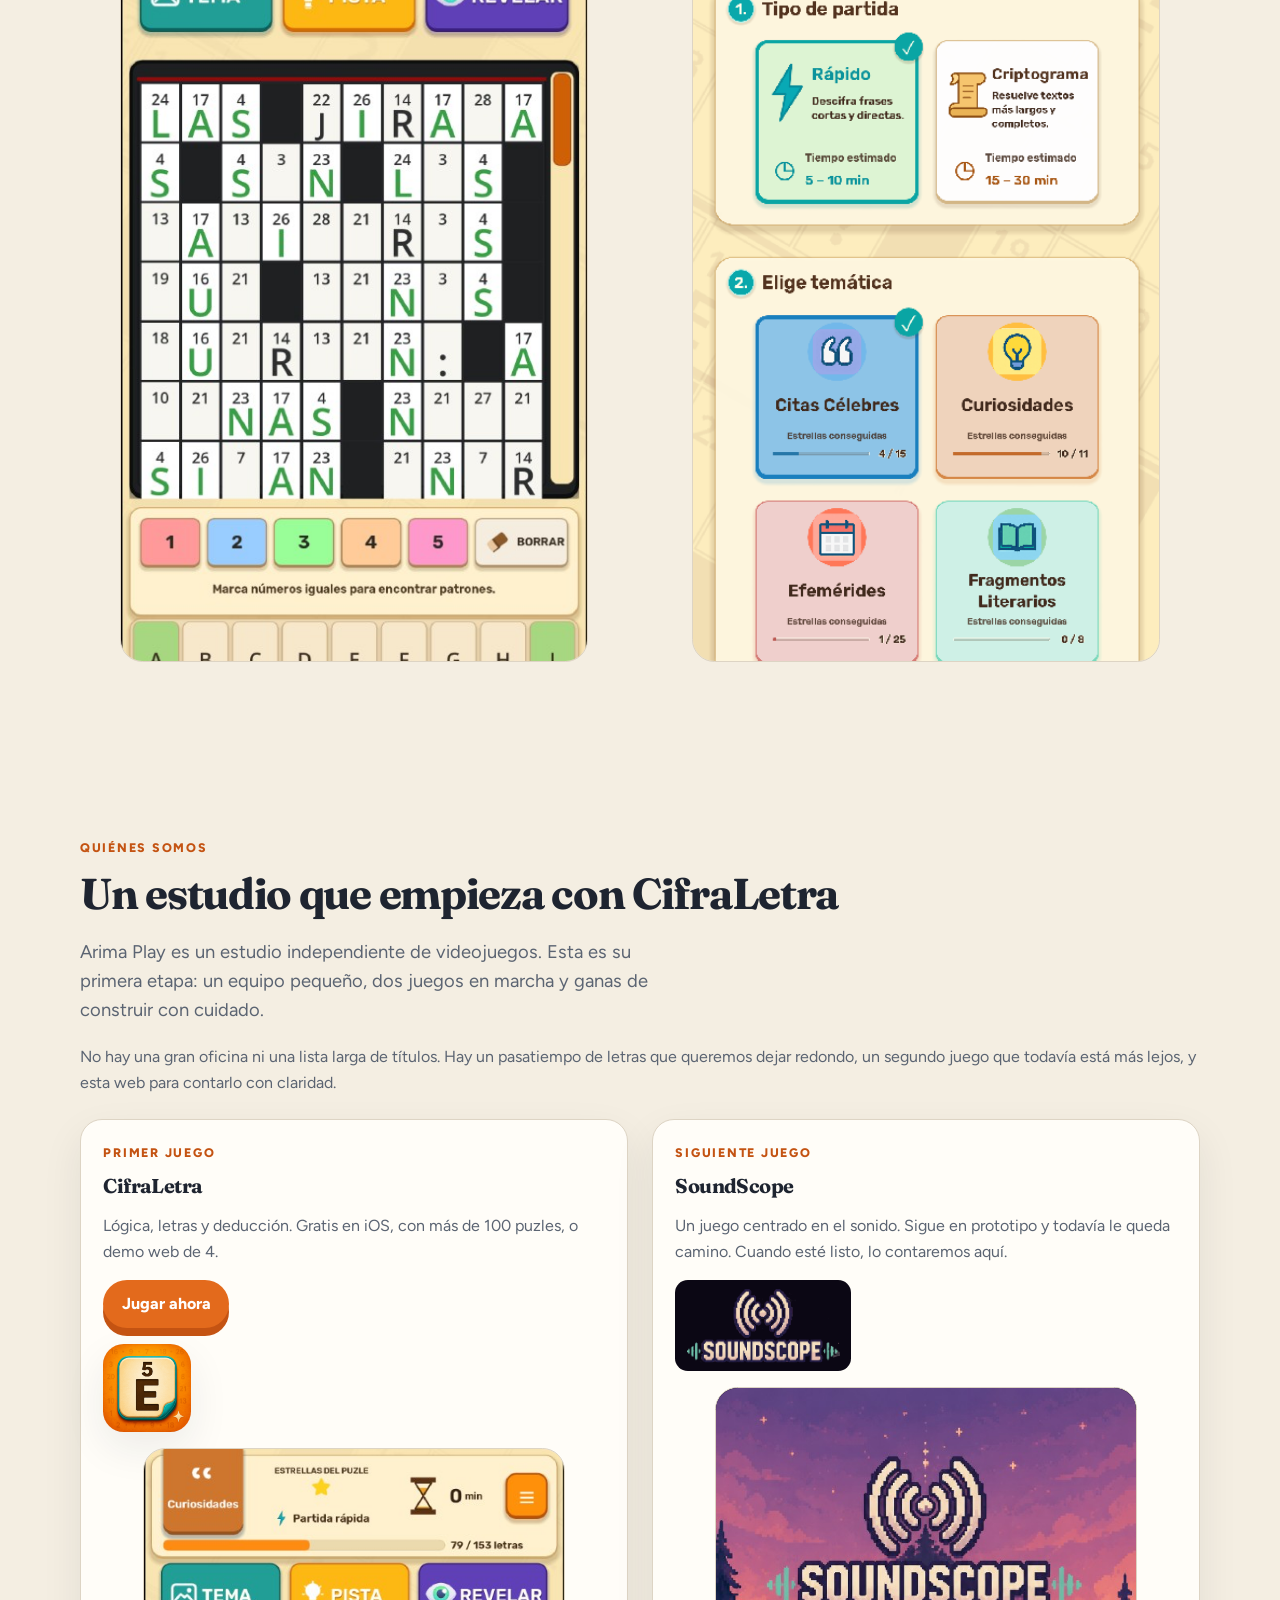
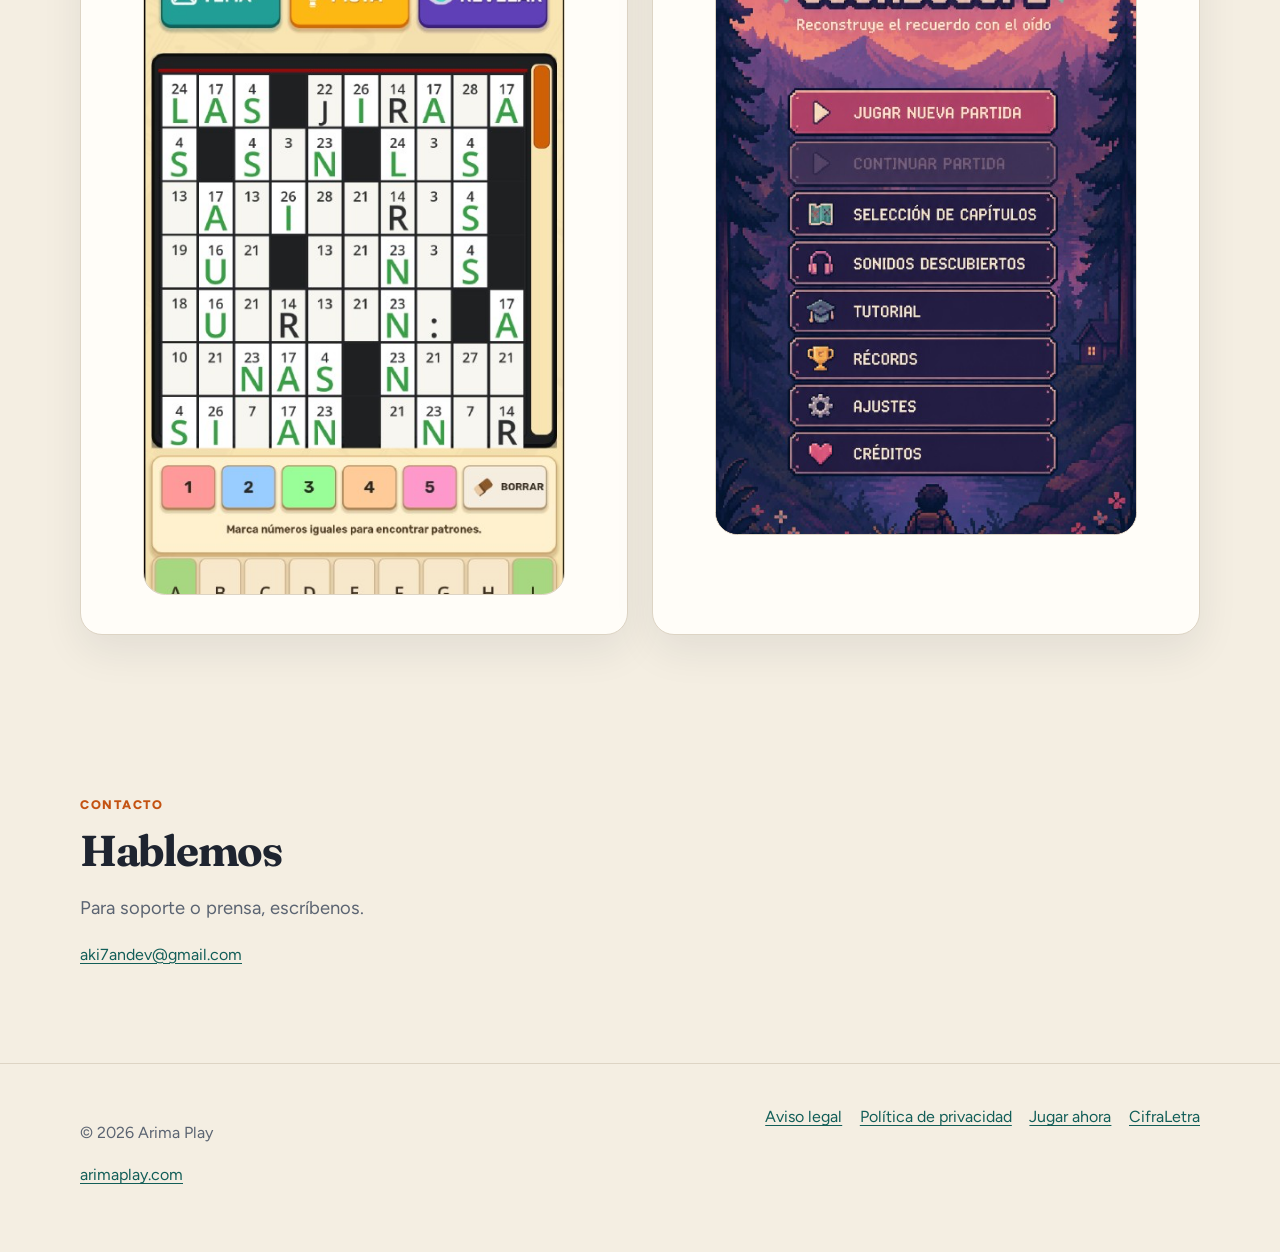
==== commit 75bb0e13: "Let Play now offer the iOS app or the 4-puzzle web demo. The iOS download is the highlighted option," ====
--- a/index.html
+++ b/index.html
@@ -56,7 +56,6 @@
       <nav id="navegacion" class="site-nav" data-nav data-i18n-aria-label="nav.main" aria-label="Principal">
         <a href="#inicio" data-i18n="nav.home">Inicio</a>
         <a href="#cifraletra" data-i18n="nav.game">CifraLetra</a>
-        <a href="jugar/" data-i18n="nav.play">Jugar</a>
         <a href="#estudio" data-i18n="nav.studio">El estudio</a>
         <a href="#contacto" data-i18n="nav.contact">Contacto</a>
         <a class="button" href="jugar/" data-i18n="nav.play_now">Jugar ahora</a>
@@ -79,9 +78,9 @@
         <div>
           <p class="eyebrow" data-i18n="hero.eyebrow">Estudio independiente</p>
           <h1 data-i18n="hero.title">Juega. Piensa. Descubre la palabra.</h1>
-          <p class="lead" data-i18n="hero.lead">Arima Play crea juegos para pensar, descubrir y disfrutar. Nuestro primer juego, CifraLetra, es un pasatiempo de lógica, letras y deducción que ya puedes jugar en el navegador.</p>
+          <p class="lead" data-i18n="hero.lead">Arima Play crea juegos para pensar, descubrir y disfrutar. CifraLetra ya está en el iPhone, gratis con anuncios y más de 100 puzles, y también como demo web de 4 puzles.</p>
           <div class="hero-actions">
-            <a class="button" href="jugar/" data-i18n="hero.play">Jugar CifraLetra</a>
+            <a class="button" href="jugar/" data-i18n="nav.play_now">Jugar ahora</a>
           </div>
         </div>
         <aside class="hero-board" data-i18n-aria-label="hero.board" aria-label="Presentación visual de CifraLetra">
@@ -107,15 +106,15 @@
           <p class="eyebrow" data-i18n="game.eyebrow">Primer juego</p>
           <h2 id="titulo-cifraletra" data-i18n="game.title">CifraLetra, para jugar ya</h2>
           <p class="lead" data-i18n="game.lead">CifraLetra es un juego de lógica, letras y deducción en el que cada número esconde una letra. El reto es descifrar la frase.</p>
-          <p class="muted" data-i18n="game.body">Ya puedes probarlo en el navegador. Seguimos afinando el juego: si algo se atasca o no se entiende, cuéntanoslo.</p>
+          <p class="muted" data-i18n="game.body">En iOS es gratis, con anuncios y más de 100 puzles. En la web hay una demo de 4 puzles.</p>
           <div class="hero-actions">
-            <a class="button" href="jugar/" data-i18n="game.play">Jugar en el navegador</a>
+            <a class="button" href="jugar/" data-i18n="nav.play_now">Jugar ahora</a>
           </div>
         </div>
         <div class="card">
           <img class="game-icon" src="assets/images/icono-cifraletra.png" width="180" height="180" alt="Icono de CifraLetra: una ficha con la letra E y el número 5.">
           <h3 data-i18n="game.expect_title">Qué puedes esperar</h3>
-          <p class="muted" data-i18n="game.expect_body">Una experiencia de pasatiempo centrada en frases, patrones y deducción. Juega ya en el navegador; iremos publicando mejoras.</p>
+          <p class="muted" data-i18n="game.expect_body">Frases, patrones y deducción. La app de iOS trae el juego completo. La web es una demo de 4 puzles.</p>
         </div>
       </div>
       <div class="wrap gallery" style="margin-top: 1.5rem;">
@@ -138,8 +137,8 @@
           <article class="card">
             <p class="eyebrow" data-i18n="studio.first">Primer juego</p>
             <h3>CifraLetra</h3>
-            <p class="muted" data-i18n="studio.cipher_blurb">Lógica, letras y deducción. Ya se puede jugar en el navegador.</p>
-            <p><a class="button" href="jugar/" data-i18n="hero.play">Jugar CifraLetra</a></p>
+            <p class="muted" data-i18n="studio.cipher_blurb">Lógica, letras y deducción. Gratis en iOS, con más de 100 puzles, o demo web de 4.</p>
+            <p><a class="button" href="jugar/" data-i18n="nav.play_now">Jugar ahora</a></p>
             <div class="game-media">
               <img class="game-icon" src="assets/images/icono-cifraletra.png" width="180" height="180" data-i18n-alt="studio.alt_icon" alt="Icono de CifraLetra.">
               <figure class="shot">
@@ -187,7 +186,7 @@
       <div class="footer-links">
         <a href="aviso-legal.html" data-i18n="footer.legal">Aviso legal</a>
         <a href="privacidad.html" data-i18n="footer.privacy">Política de privacidad</a>
-        <a href="jugar/" data-i18n="nav.play">Jugar</a>
+        <a href="jugar/" data-i18n="nav.play_now">Jugar ahora</a>
         <a href="#cifraletra" data-i18n="nav.game">CifraLetra</a>
       </div>
     </div>
--- a/css/styles.css
+++ b/css/styles.css
@@ -504,6 +504,112 @@
   text-align: center;
 }
 
+.choose-page {
+  padding-top: 3.2rem;
+}
+
+.choose-grid {
+  display: grid;
+  grid-template-columns: 1.15fr 0.85fr;
+  gap: 1.25rem;
+  align-items: stretch;
+  margin-top: 1.8rem;
+}
+
+.choose-card {
+  display: flex;
+  flex-direction: column;
+  align-items: flex-start;
+  gap: 0.85rem;
+  padding: 1.5rem;
+  border: 1px solid var(--line);
+  border-radius: calc(var(--radius) + 4px);
+  background: var(--tile);
+  box-shadow: var(--shadow);
+}
+
+.choose-card h2 {
+  margin: 0;
+}
+
+.choose-card .muted {
+  margin: 0;
+}
+
+.choose-card .button,
+.choose-card .button-secondary {
+  margin-top: auto;
+}
+
+.choose-card-ios {
+  position: relative;
+  padding: 1.7rem 1.6rem 1.6rem;
+  border: 3px solid var(--orange);
+  background:
+    radial-gradient(circle at 100% 0%, rgba(227, 106, 28, 0.18), transparent 16rem),
+    #fffaf3;
+  box-shadow: 0 18px 40px rgba(227, 106, 28, 0.16);
+}
+
+.choose-badge {
+  margin: 0;
+  padding: 0.28rem 0.7rem;
+  border-radius: 999px;
+  background: var(--orange);
+  color: white;
+  font-size: 0.75rem;
+  font-weight: 800;
+  letter-spacing: 0.08em;
+  text-transform: uppercase;
+}
+
+.choose-points {
+  margin: 0;
+  padding: 0;
+  list-style: none;
+}
+
+.choose-points li {
+  position: relative;
+  padding-left: 1.6rem;
+  font-size: 1.2rem;
+  font-weight: 750;
+}
+
+.choose-points li + li {
+  margin-top: 0.45rem;
+}
+
+.choose-points li::before {
+  content: "";
+  position: absolute;
+  left: 0;
+  top: 0.45rem;
+  width: 0.85rem;
+  height: 0.45rem;
+  border-left: 3px solid var(--teal);
+  border-bottom: 3px solid var(--teal);
+  transform: rotate(-45deg);
+}
+
+.button-store {
+  min-height: 3.4rem;
+  padding-inline: 1.35rem;
+  background: #111;
+  box-shadow: 0 8px 0 #000;
+  font-size: 1.05rem;
+}
+
+.button-store:hover {
+  color: white;
+  background: #222;
+}
+
+.button-store svg {
+  width: 1rem;
+  height: 1.15rem;
+}
+
 @media (max-width: 860px) {
   .nav-toggle {
     display: inline-block;
@@ -537,6 +643,7 @@
   .split,
   .cards,
   .cards.pair,
+  .choose-grid,
   .game-split,
   .gallery {
     grid-template-columns: 1fr;
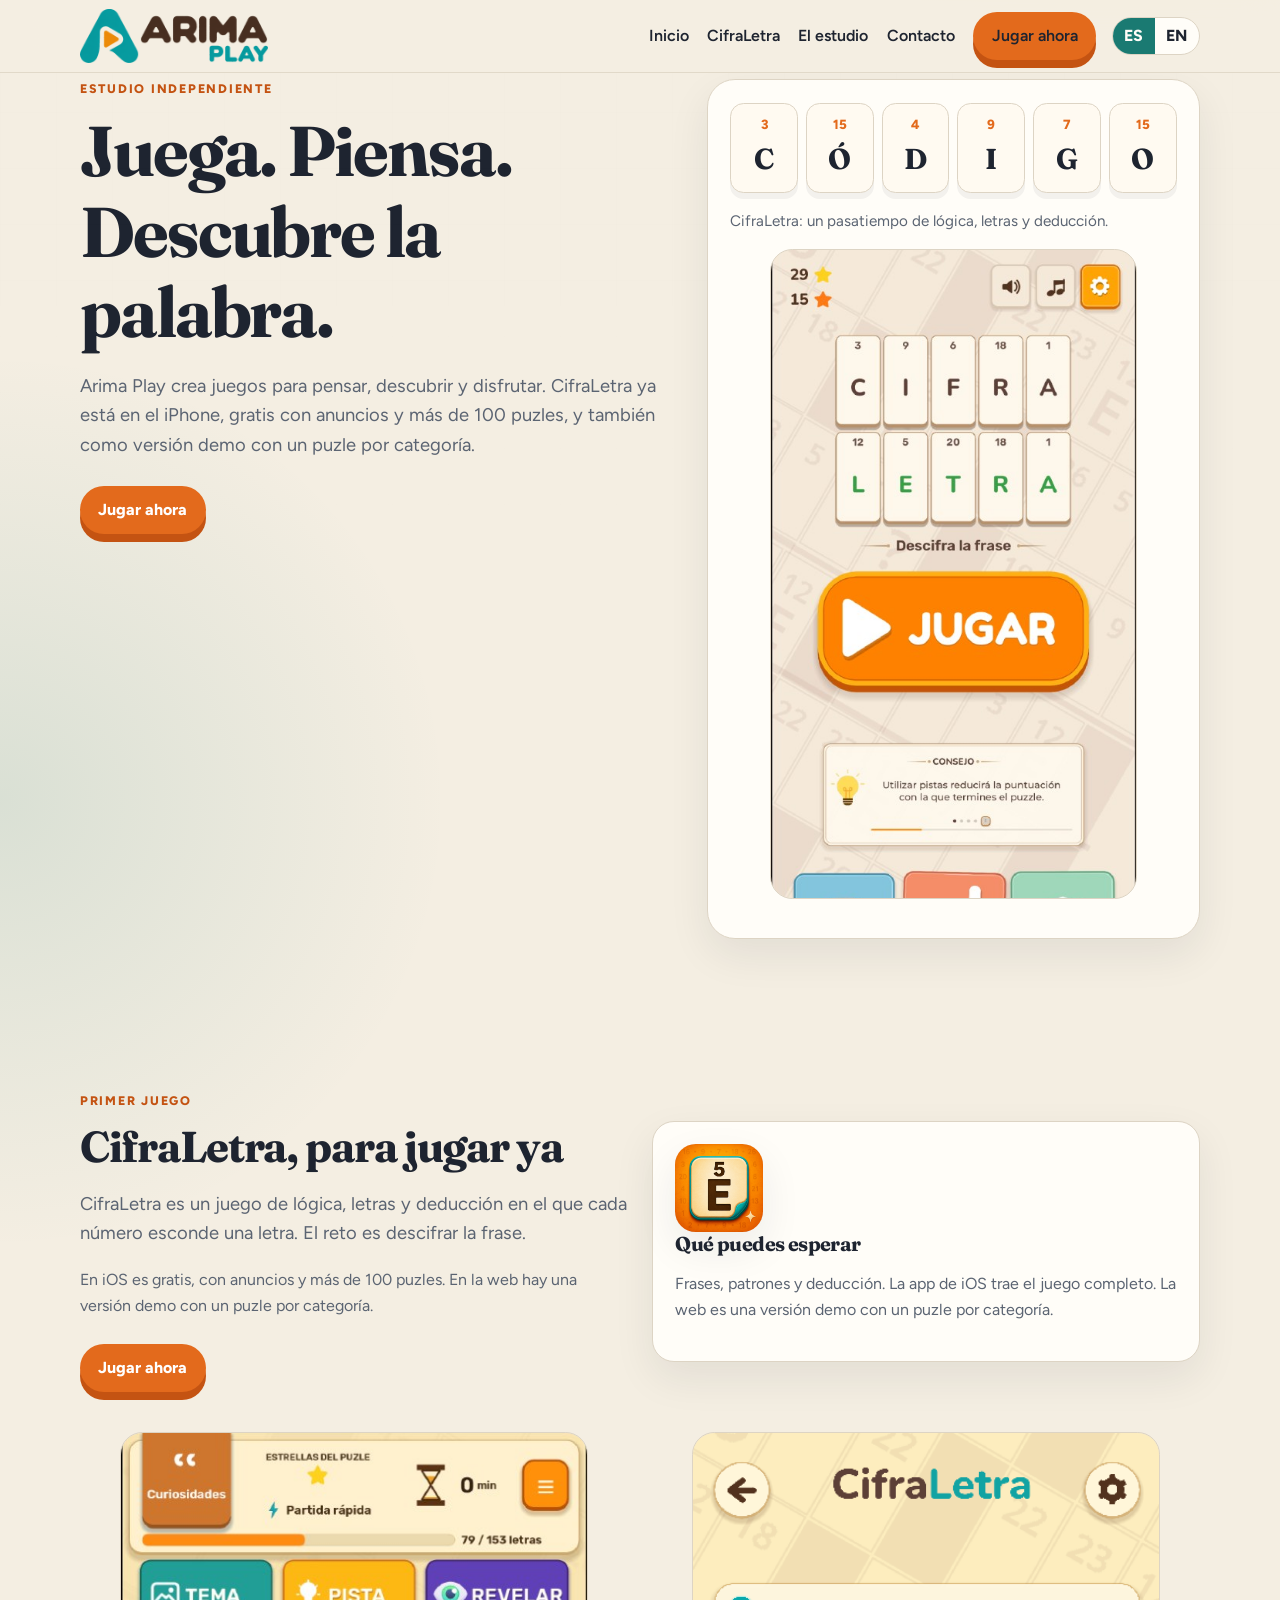
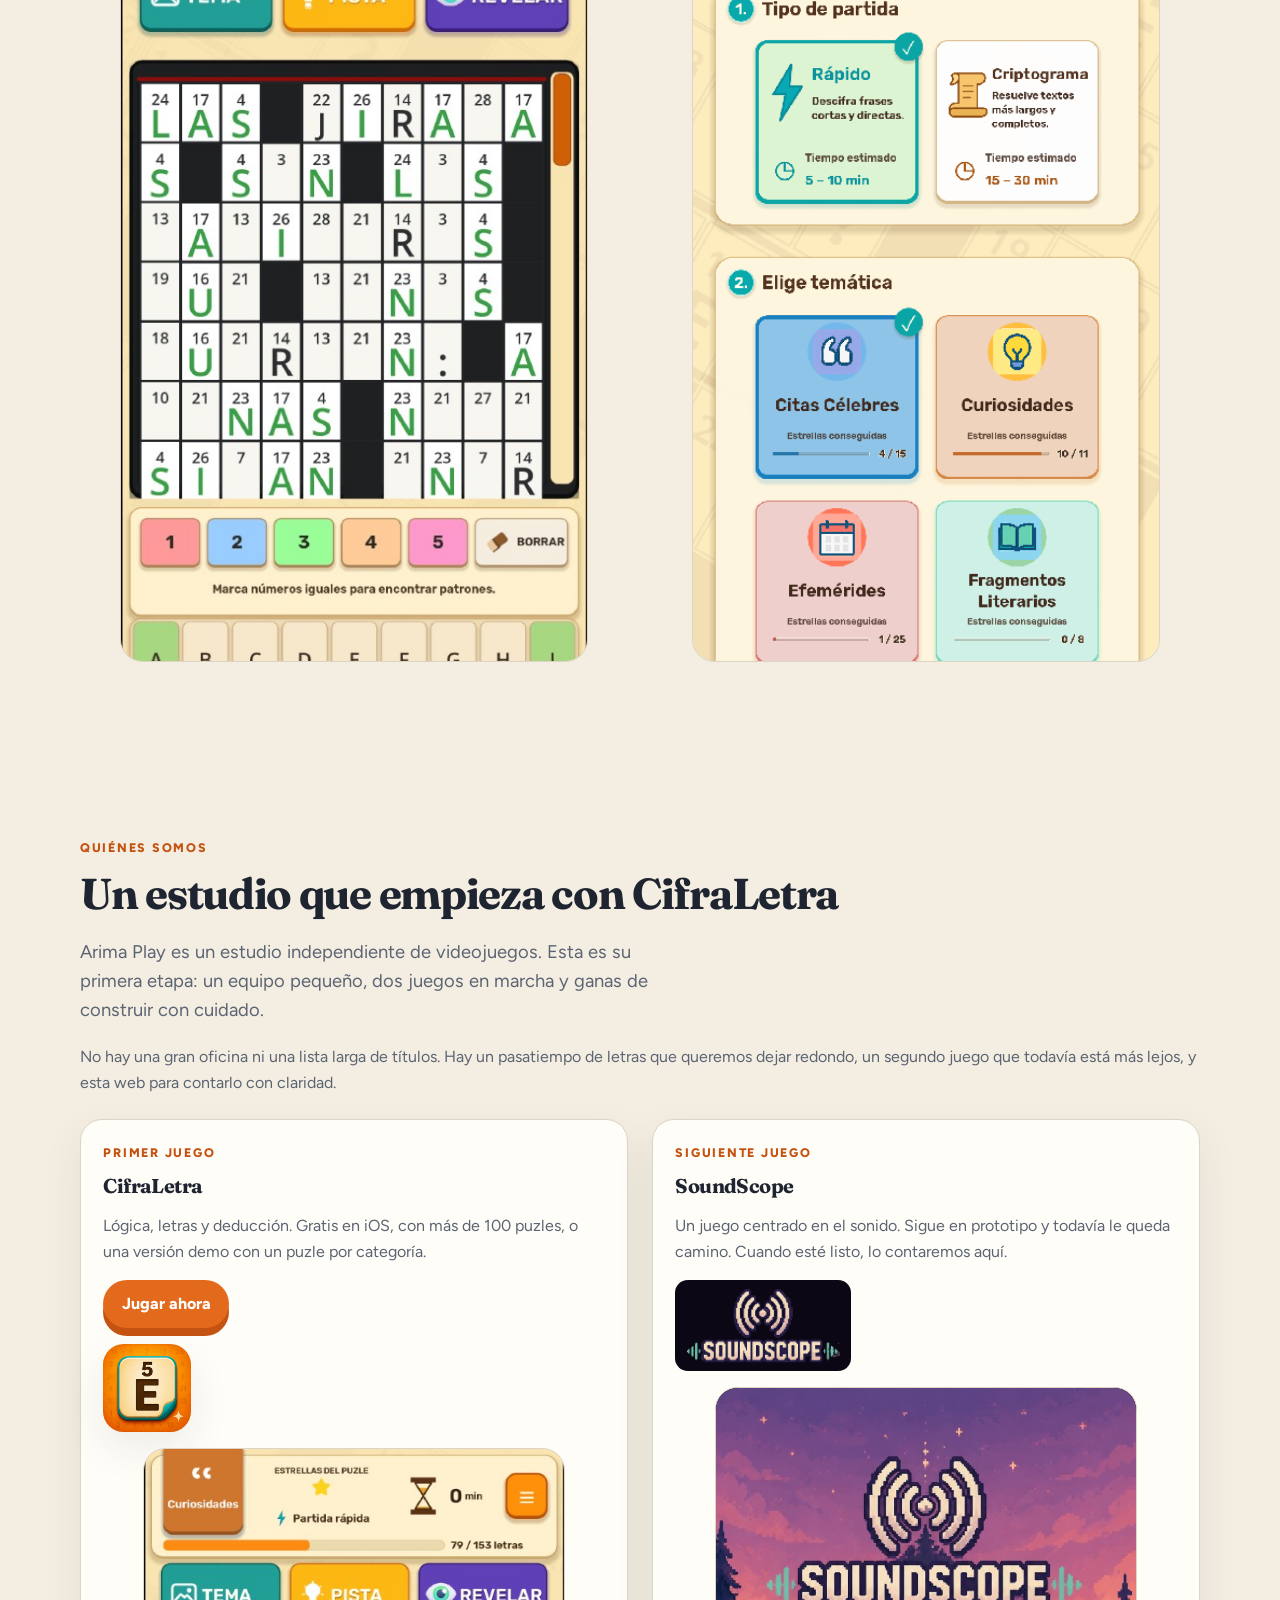
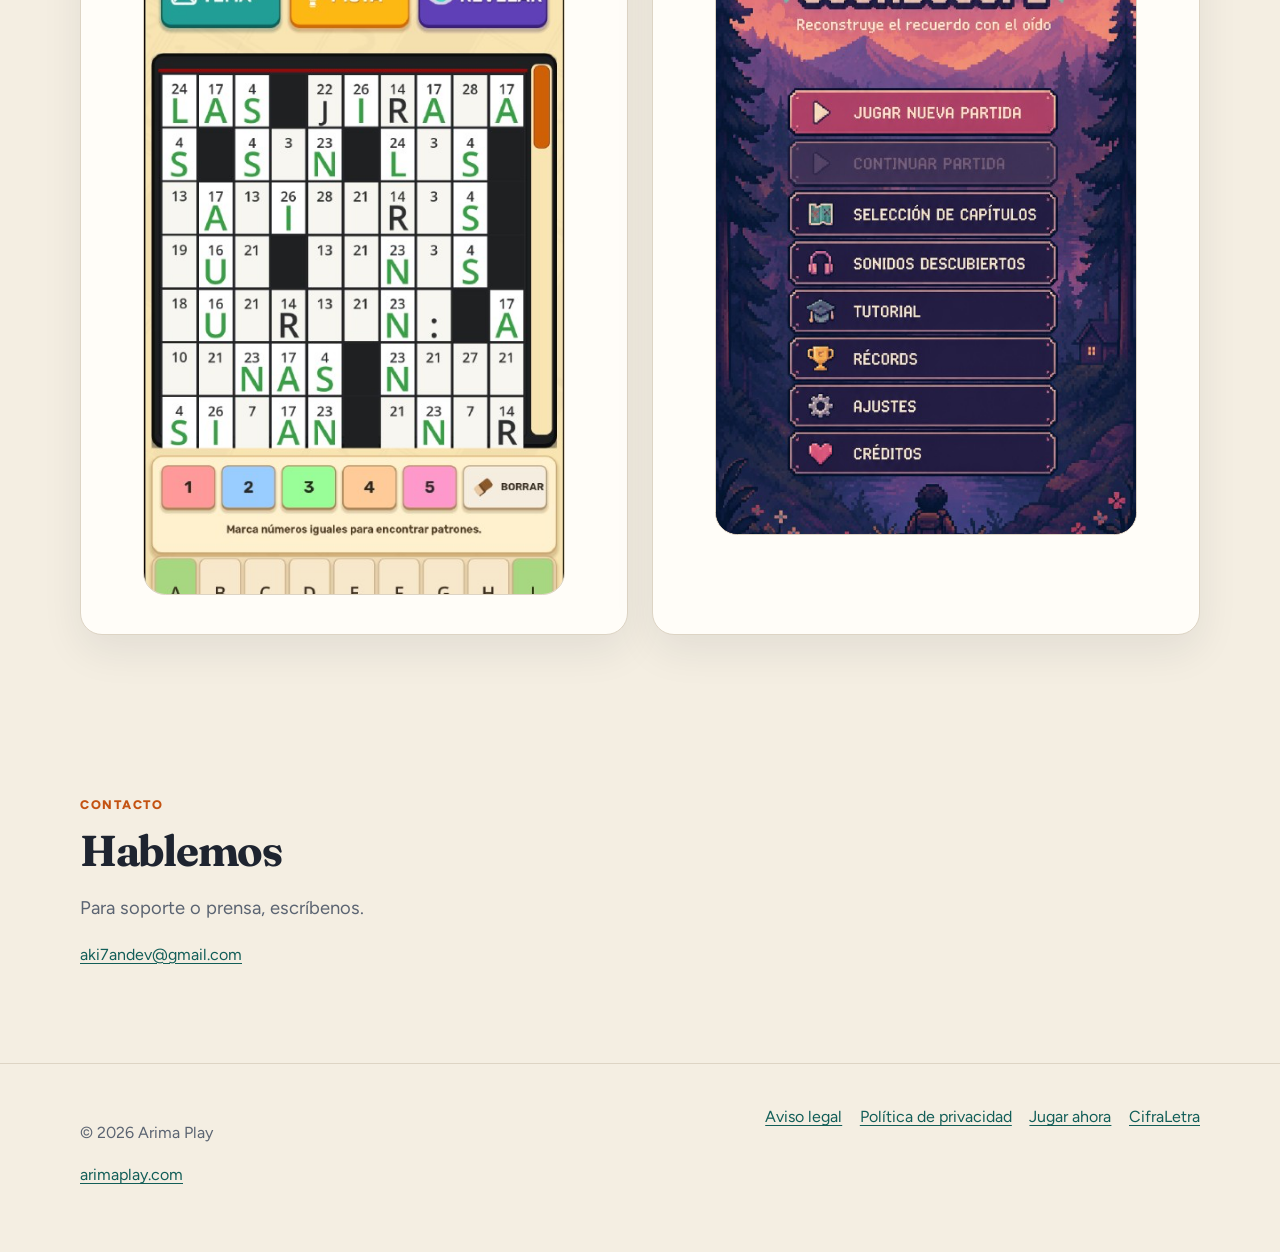
==== commit 99bd2a96: "Publish the CifraLetra HTML 1.0.4 demo. The browser version keeps one playable puzzle per category, " ====
--- a/index.html
+++ b/index.html
@@ -78,7 +78,7 @@
         <div>
           <p class="eyebrow" data-i18n="hero.eyebrow">Estudio independiente</p>
           <h1 data-i18n="hero.title">Juega. Piensa. Descubre la palabra.</h1>
-          <p class="lead" data-i18n="hero.lead">Arima Play crea juegos para pensar, descubrir y disfrutar. CifraLetra ya está en el iPhone, gratis con anuncios y más de 100 puzles, y también como demo web de 4 puzles.</p>
+          <p class="lead" data-i18n="hero.lead">Arima Play crea juegos para pensar, descubrir y disfrutar. CifraLetra ya está en el iPhone, gratis con anuncios y más de 100 puzles, y también como versión demo con un puzle por categoría.</p>
           <div class="hero-actions">
             <a class="button" href="jugar/" data-i18n="nav.play_now">Jugar ahora</a>
           </div>
@@ -106,7 +106,7 @@
           <p class="eyebrow" data-i18n="game.eyebrow">Primer juego</p>
           <h2 id="titulo-cifraletra" data-i18n="game.title">CifraLetra, para jugar ya</h2>
           <p class="lead" data-i18n="game.lead">CifraLetra es un juego de lógica, letras y deducción en el que cada número esconde una letra. El reto es descifrar la frase.</p>
-          <p class="muted" data-i18n="game.body">En iOS es gratis, con anuncios y más de 100 puzles. En la web hay una demo de 4 puzles.</p>
+          <p class="muted" data-i18n="game.body">En iOS es gratis, con anuncios y más de 100 puzles. En la web hay una versión demo con un puzle por categoría.</p>
           <div class="hero-actions">
             <a class="button" href="jugar/" data-i18n="nav.play_now">Jugar ahora</a>
           </div>
@@ -114,7 +114,7 @@
         <div class="card">
           <img class="game-icon" src="assets/images/icono-cifraletra.png" width="180" height="180" alt="Icono de CifraLetra: una ficha con la letra E y el número 5.">
           <h3 data-i18n="game.expect_title">Qué puedes esperar</h3>
-          <p class="muted" data-i18n="game.expect_body">Frases, patrones y deducción. La app de iOS trae el juego completo. La web es una demo de 4 puzles.</p>
+          <p class="muted" data-i18n="game.expect_body">Frases, patrones y deducción. La app de iOS trae el juego completo. La web es una versión demo con un puzle por categoría.</p>
         </div>
       </div>
       <div class="wrap gallery" style="margin-top: 1.5rem;">
@@ -137,7 +137,7 @@
           <article class="card">
             <p class="eyebrow" data-i18n="studio.first">Primer juego</p>
             <h3>CifraLetra</h3>
-            <p class="muted" data-i18n="studio.cipher_blurb">Lógica, letras y deducción. Gratis en iOS, con más de 100 puzles, o demo web de 4.</p>
+            <p class="muted" data-i18n="studio.cipher_blurb">Lógica, letras y deducción. Gratis en iOS, con más de 100 puzles, o una versión demo con un puzle por categoría.</p>
             <p><a class="button" href="jugar/" data-i18n="nav.play_now">Jugar ahora</a></p>
             <div class="game-media">
               <img class="game-icon" src="assets/images/icono-cifraletra.png" width="180" height="180" data-i18n-alt="studio.alt_icon" alt="Icono de CifraLetra.">
